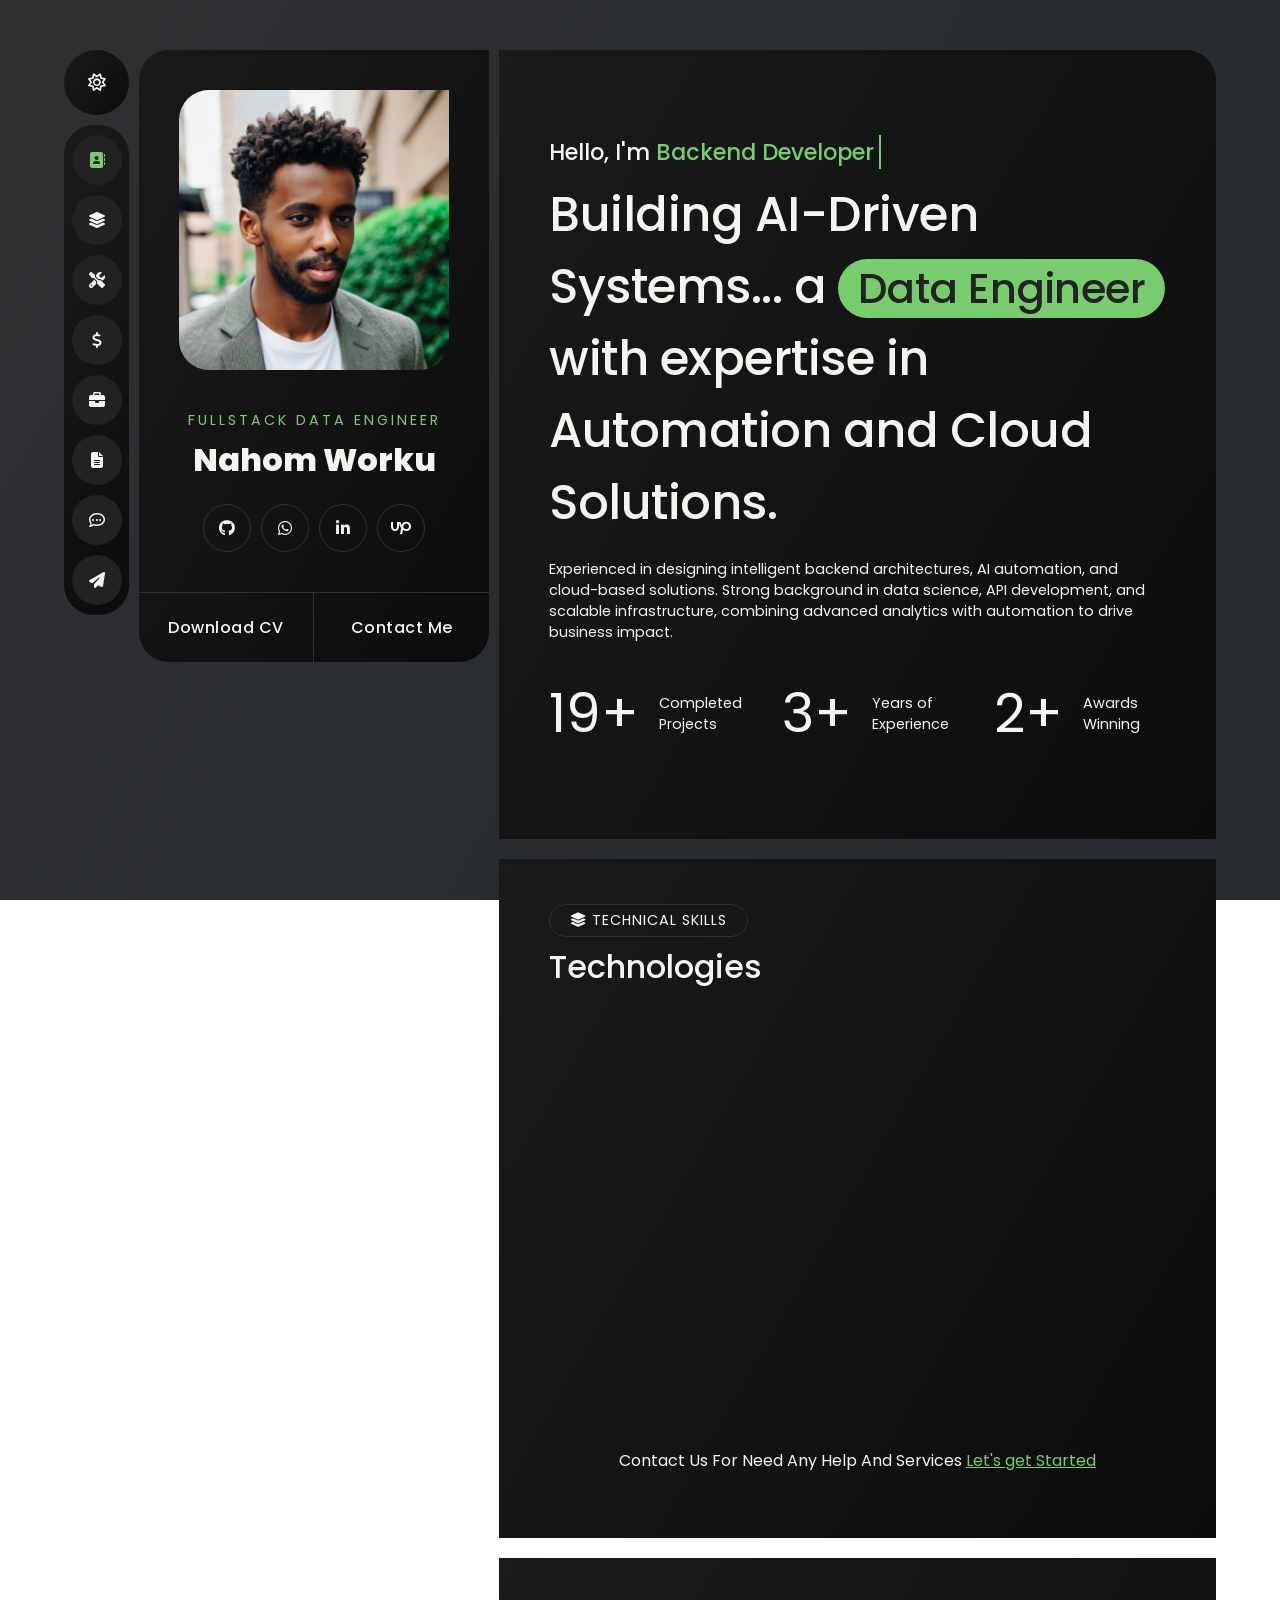
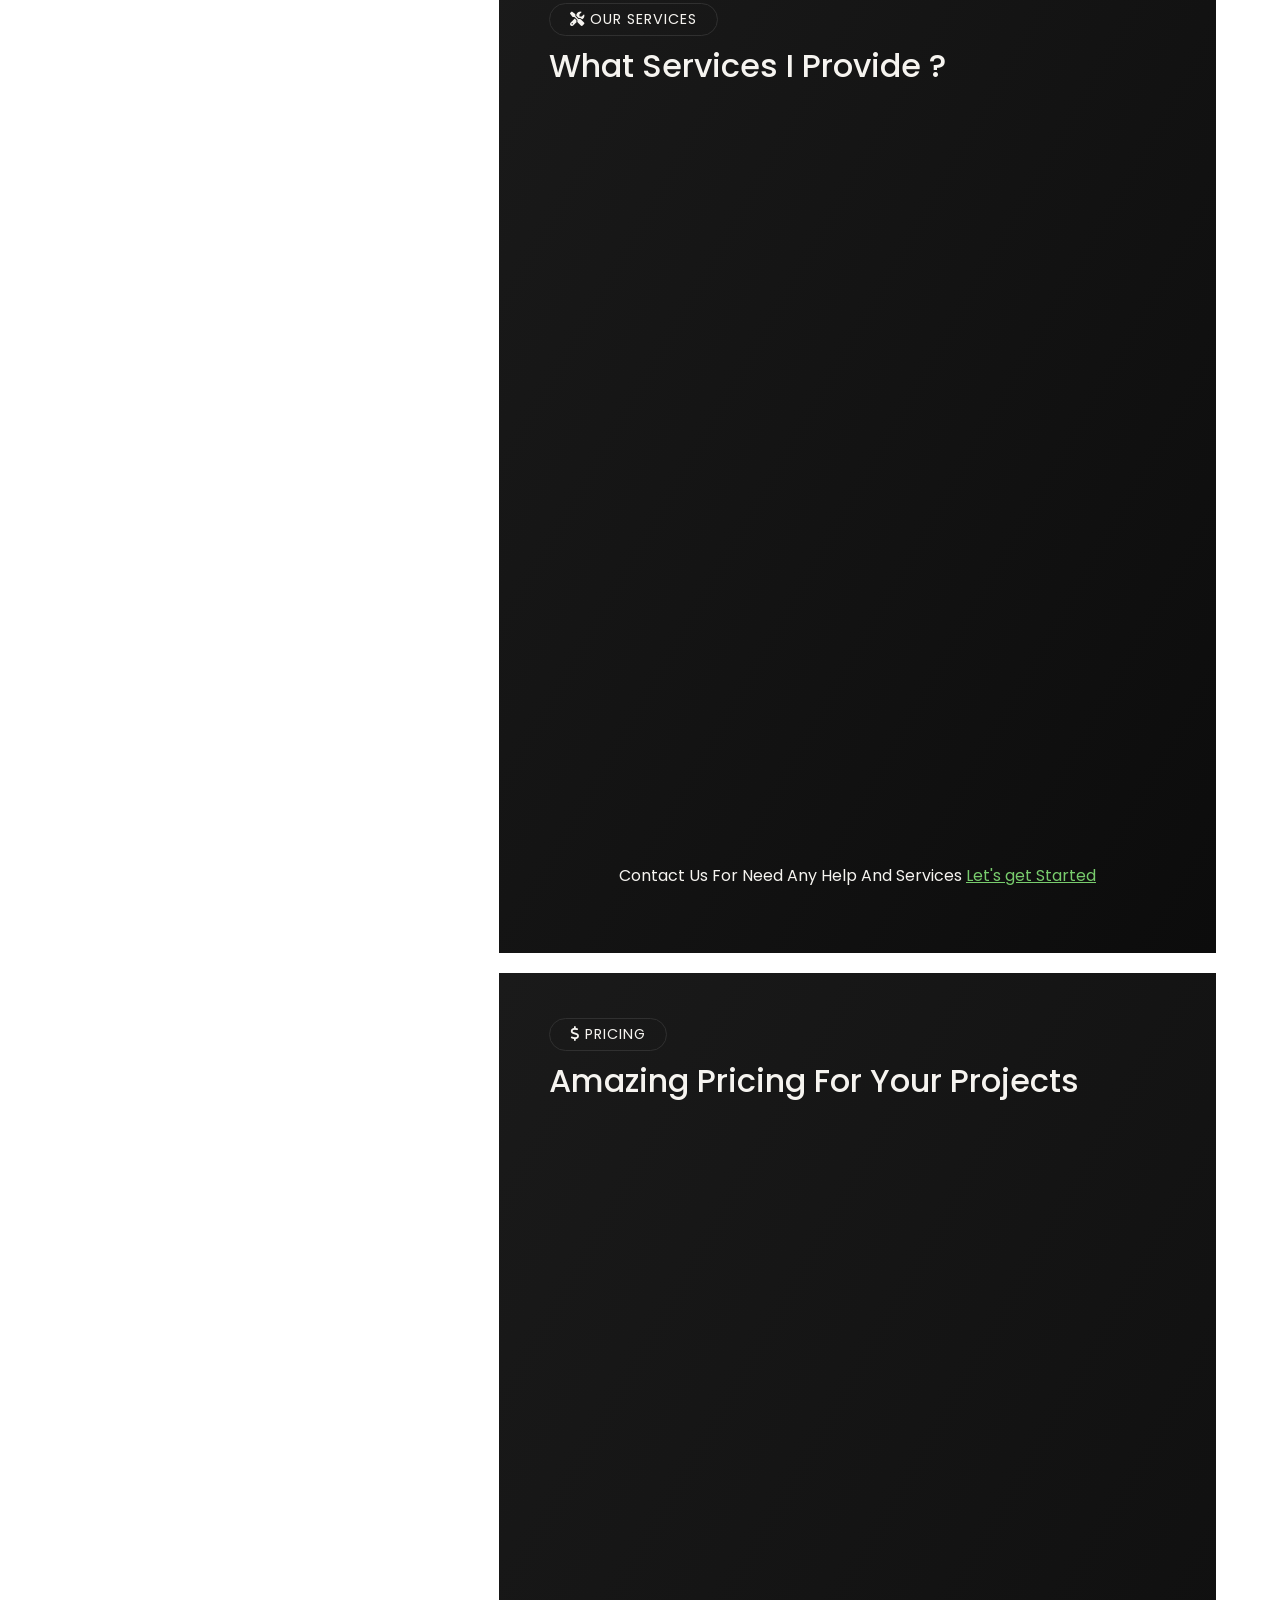
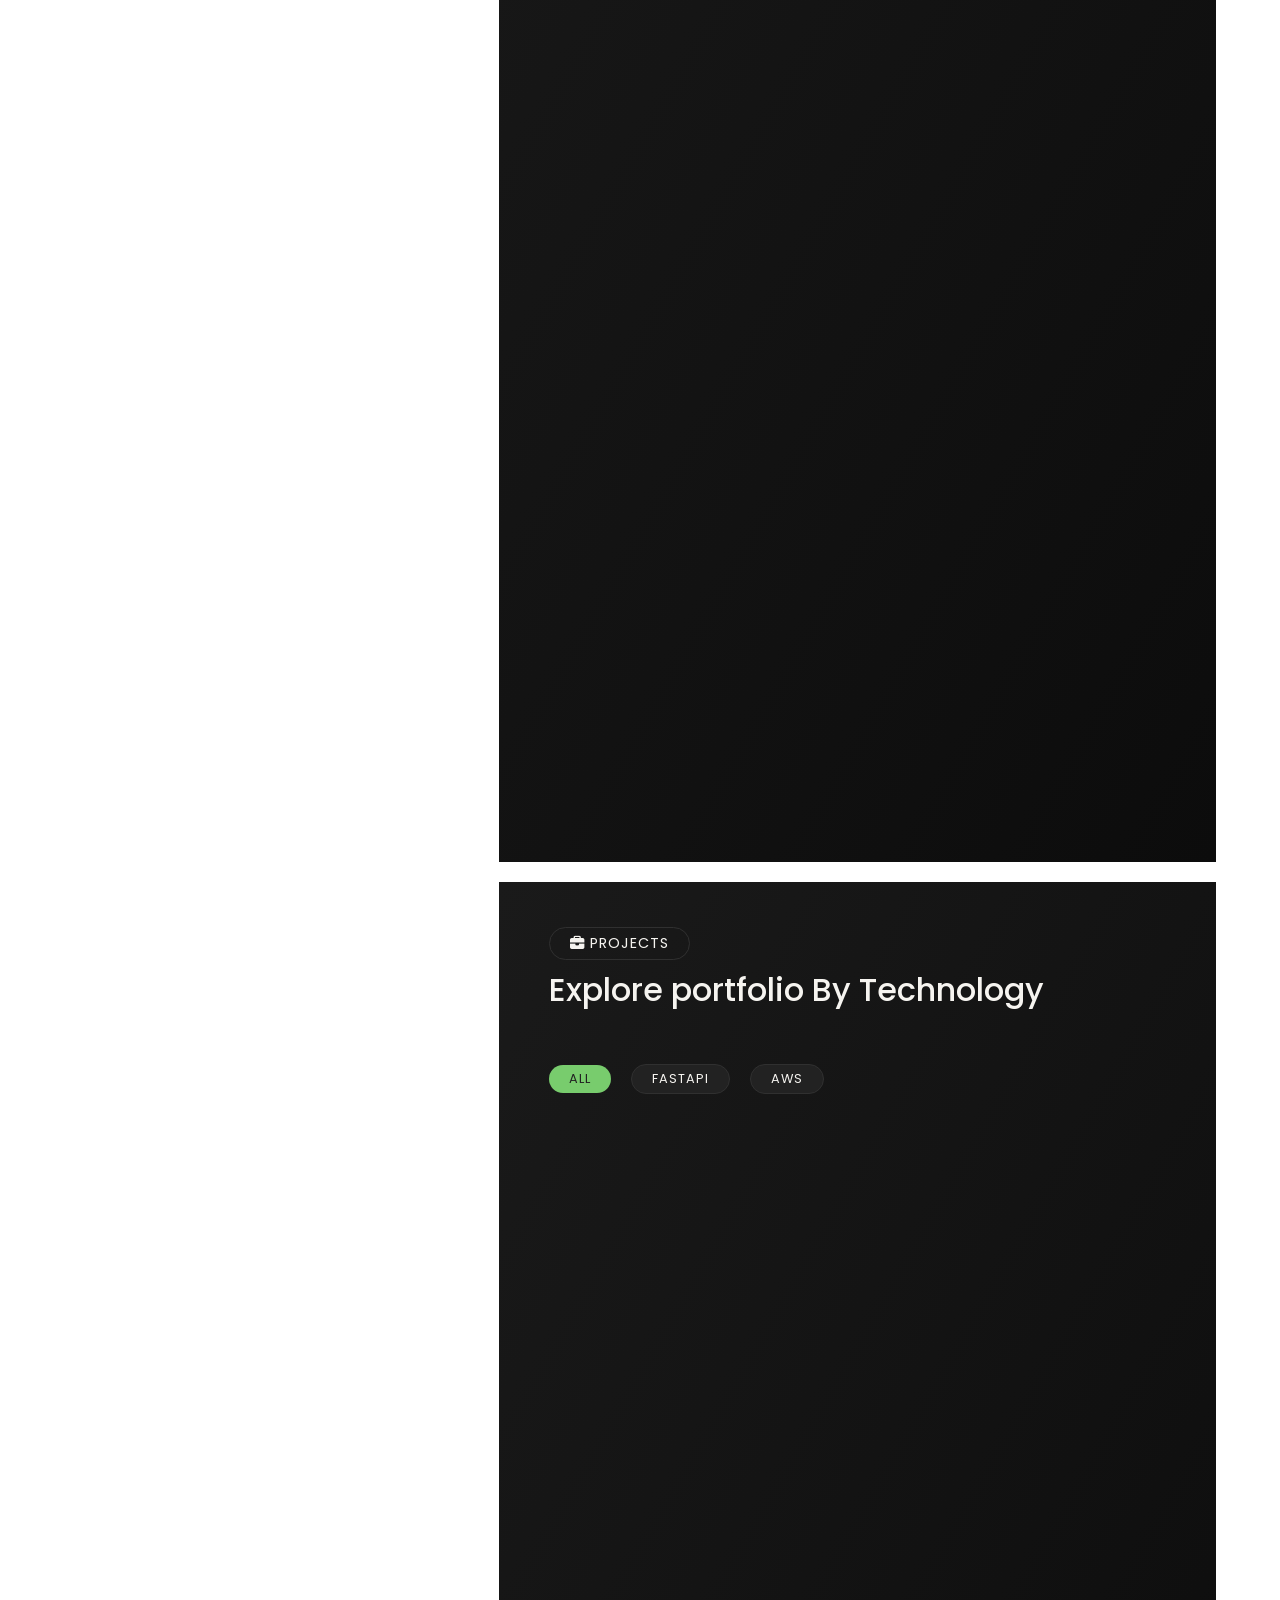
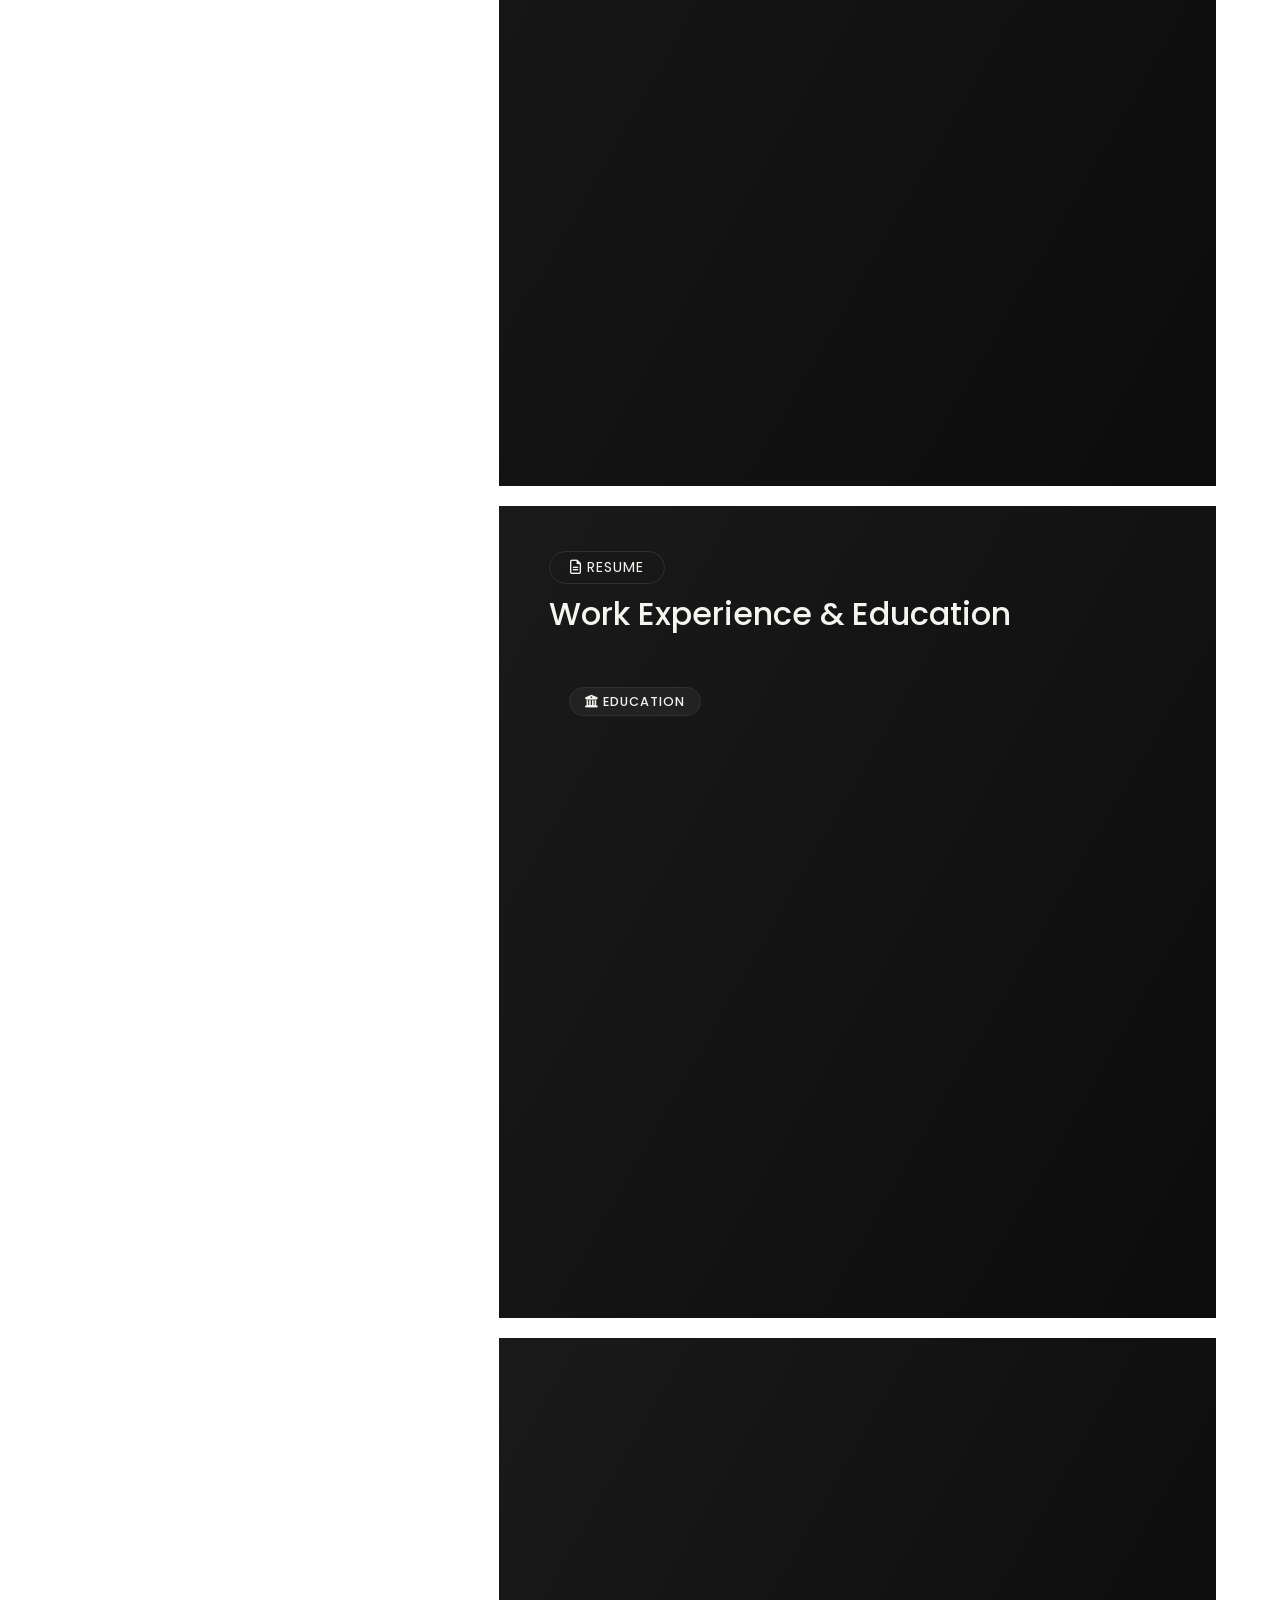
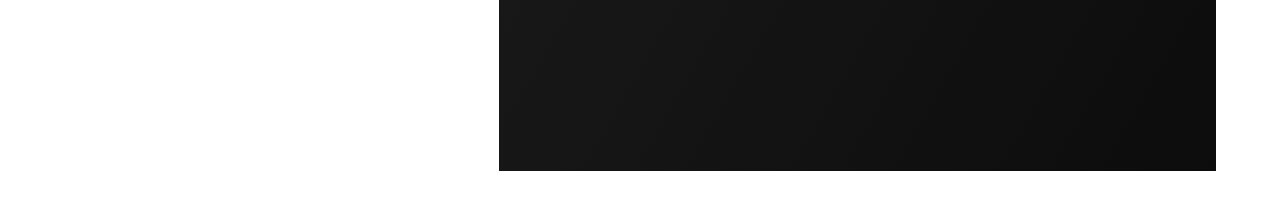
==== index.html @ f1ef630f "edited all with copilot" ====
<!DOCTYPE html>
<html lang="en">

<head>
    <meta charset="UTF-8">
    <meta name="viewport" content="width=device-width, initial-scale=1.0">
    <!--==title=============================-->
    <title>Portfolio Website Using HTML CSS and JavaScript</title>
    <!--==CSS===============================-->
    <link rel="stylesheet" href="css/style.css" />
    <!--==fav-icon==========================-->
    <link rel="shortcut icon" href="images/fav-icon.png" />
    <!--==import-poppins-font===============-->
    <link rel="preconnect" href="https://fonts.googleapis.com">
    <link rel="preconnect" href="https://fonts.gstatic.com" crossorigin>
    <link
        href="https://fonts.googleapis.com/css2?family=Poppins:ital,wght@0,100;0,200;0,300;0,400;0,500;0,600;0,700;0,800;0,900;1,100;1,200;1,300;1,400;1,500;1,600;1,700;1,800;1,900&display=swap"
        rel="stylesheet">
    <!--==font-awesome-for-icons============-->
    <link rel="stylesheet" href="https://cdnjs.cloudflare.com/ajax/libs/font-awesome/6.7.2/css/all.min.css"
        integrity="sha512-Evv84Mr4kqVGRNSgIGL/F/aIDqQb7xQ2vcrdIwxfjThSH8CSR7PBEakCr51Ck+w+/U6swU2Im1vVX0SVk9ABhg=="
        crossorigin="anonymous" referrerpolicy="no-referrer" />
    <!--==swiper-slider=====================-->
    <link rel="stylesheet" href="https://cdn.jsdelivr.net/npm/swiper@11/swiper-bundle.min.css" />
    <!--==aos-for animation=================-->
    <link href="https://unpkg.com/aos@2.3.1/dist/aos.css" rel="stylesheet">

</head>

<body>

    <div class="main-container">
        <!--==Menu and Profile=============================-->
        <div class="menu-profile">
            <!--**header**********-->
            <header>
                <nav>
                    <!--dark-light-btn-->
                    <button class="dark-light-btn bg-gredient">
                        <i class="fa-regular fa-sun"></i>
                    </button>
                    <!--menu-->
                    <ul>
                        <!--about-->
                        <li><a href="#about-us" data-label="About" class="active">
                                <i class="fa-solid fa-address-book"></i>
                            </a></li>
                        <!--skill-->
                        <li><a href="#skills" data-label="Skills">
                                <i class="fa-solid fa-layer-group"></i>
                            </a></li>
                        <!--services-->
                        <li><a href="#services" data-label="Services">
                                <i class="fa-solid fa-screwdriver-wrench"></i>
                            </a></li>
                        <!--pricing-->
                        <li><a href="#pricing" data-label="Pricing">
                                <i class="fa-solid fa-dollar-sign"></i>
                            </a></li>
                        <!--project-->
                        <li><a href="#projects" data-label="Projects">
                                <i class="fa-solid fa-briefcase"></i>
                            </a></li>
                        <!--Education and work (Resume)-->
                        <li><a href="#edu-work" data-label="Resume">
                                <i class="fa-solid fa-file-lines"></i>
                            </a></li>
                        <!--clients-->
                        <li><a href="#testimonials" data-label="Testimonials">
                                <i class="fa-regular fa-comment-dots"></i>
                            </a></li>
                        <!--contact-->
                        <li><a href="#contact" data-label="Contact">
                                <i class="fa-solid fa-paper-plane"></i>
                            </a></li>
                    </ul>
                </nav>
            </header>
            <!--**profile*********-->
            <div class="profile-container">
                <div class="user-profile bg-gredient">
                    <!--profile-box-->
                    <div class="user-profile-container">
                        <!--img-->
                        <div class="user-profile-img">
                            <!-- Make sure the file name and extension match exactly in your images folder -->
                            <img src="images/profile.JPEG" alt="Nahom Worku" />
                        </div>
                        <!--text-->
                        <div class="user-profile-text">
                            <span> FullStack Data Engineer </span>
                            <h1>Nahom Worku</h1>
                            <!--social-->
                            <div class="profile-social-container">
                                <a href="https://github.com/Nahomworku1" target="_blank"><i class="fa-brands fa-github"></i></a>
                                        
                                <a href="https://wa.me/393509hadtobe businesswhatsapp-number" target="_blank"><i class="fa-brands fa-whatsapp"></i></a>
                                <a href="https://www.linkedin.com/in/nahom-melkamu-worku-27b184299/" target="_blank"><i class="fa-brands fa-linkedin-in"></i></a>
                            
                                <a href="https://www.upwork.com/freelancers/~01e669294483015d69" target="_blank"><i class="fa-brands fa-upwork"></i></a>
                            </div>
                        </div>
                    </div>
                    <!--btns-->
                    <div class="user-profile-btns">
                        <a href="cv/Resume.pdf" download target="_blank">Download CV</a>
                        <a href="#contact">Contact Me</a>
                    </div>
                </div>
            </div>
        </div>
        <!--==all-content==================================-->
        <div class="all-content">

            <!--==About-us============================-->
            <section id="about-us" class="section-container">
                <h3>Hello, I'm <span id="role">Backend Developer</span></h3>
                <h1>Building AI-Driven Systems... a <span>Data Engineer</span> with expertise in Automation and Cloud Solutions.</h1>
                <p>Experienced in designing intelligent backend architectures, AI automation, and cloud-based solutions. Strong background in data science, API development, and scalable infrastructure, combining advanced analytics with automation to drive business impact.</p>
                <!--projects-completed-numbers-->
                <div class="project-container-about">
                    <!--box-->
                    <div class="project-container-box">
                        <span>19+</span>
                        <strong>Completed Projects</strong>
                    </div>
                    <!--box-->
                    <div class="project-container-box">
                        <span>3+</span>
                        <strong>Years of Experience</strong>
                    </div>
                    <!--box-->
                    <div class="project-container-box">
                        <span>2+</span>
                        <strong>Awards Winning</strong>
                    </div>
                </div>
            </section>

            <!--==skills==============================-->
            <section id="skills" class="section-container">
                <!--heading-->
                <div class="section-heading">
                    <span><i class="fa-solid fa-layer-group"></i> Technical Skills</span>
                    <h3>Technologies</h3>
                </div>

                <!--container-->
                <div class="skill-box-container">
                    <!--python-->
                    <div class="skill-box bg-gredient"  data-aos="fade-up">
                        <!--heading-->
                        <div class="skill-box-content">
                            <i class="fa-brands fa-python"></i>
                            <span>Python</span>
                        </div>
                        <!--bar-->
                        <div class="skill-box-bar">
                            <span style="width: 80%;"></span>
                        </div>
                        <!--percentage-->
                        <span class="skill-box-percentage">80%</span>
                    </div>
                    <!--FastAPI-->
                    <div class="skill-box bg-gredient"  data-aos="fade-up">
                        <!--heading-->
                        <div class="skill-box-content">
                            <i class="fa-solid fa-bolt"></i>
                            <span>FastAPI</span>
                        </div>
                        <!--bar-->
                        <div class="skill-box-bar">
                            <span style="width: 90%;"></span>
                        </div>
                        <!--percentage-->
                        <span class="skill-box-percentage">90%</span>
                    </div>
                    <!-- Aws -->
<div class="skill-box bg-gredient" data-aos="fade-up">
    <!--heading-->
    <div class="skill-box-content">
        <i class="fa-brands fa-aws fa-xs"></i>
        <span> Aws</span>
    </div>
    <!--bar-->
    <div class="skill-box-bar">
        <span style="width: 90%;">80%</span>
    </div>
    <!--percentage-->
    <span class="skill-box-percentage">90%</span>
</div>
                    <!--html css-->
                    <div class="skill-box bg-gredient"  data-aos="fade-up">
                        <!--heading-->
                        <div class="skill-box-content">
                            <i class="fa-solid fa-server"></i>
                            <span> BigQuery </span>
                        </div>
                        <!--bar-->
                        <div class="skill-box-bar">
                            <span style="width: 80%;"></span>
                        </div>
                        <!--percentage-->
                        <span class="skill-box-percentage">80%</span>
                    </div>
                    <!--MySql-->
                    <div class="skill-box bg-gredient"  data-aos="fade-up">
                        <!--heading-->
                        <div class="skill-box-content">
                            <i class="fa-solid fa-database"></i>
                            <span>MySQL</span>
                        </div>
                        <!--bar-->
                        <div class="skill-box-bar">
                            <span style="width: 95%;"></span>
                        </div>
                        <!--percentage-->
                        <span class="skill-box-percentage">95%</span>
                    </div>
                    <!--MongoDB-->
                    <div class="skill-box bg-gredient"  data-aos="fade-up">
                        <!--heading-->
                        <div class="skill-box-content">
                            <i class="fa-solid fa-leaf"></i>
                            <span>MongoDB</span>
                        </div>
                        <!--bar-->
                        <div class="skill-box-bar">
                            <span style="width: 90%;"></span>
                        </div>
                        <!--percentage-->
                        <span class="skill-box-percentage">90%</span>
                    </div>
                </div>

                <!--message-->
                <p class="service-message">Contact Us For Need Any Help And Services <a href="#contact">Let's get Started</a>
                </p>
            </section>

            <!--==service=============================-->
            <section id="services" class="section-container">
                <!--heading-->
                <div class="section-heading">
                    <span><i class="fa-solid fa-screwdriver-wrench"></i> Our Services</span>
                    <h3>What Services I Provide ?</h3>
                </div>

                <!--container-->
                <div class="service-container">
                    <!--box-->
                    <div class="service-box bg-gredient"  data-aos="fade-up">
                        <!--heading-->
                        <div class="service-box-heading">
                            <!--icon-->
                            <div class="service-box-icon">
                                <img src="images/graphic.png" alt="graphic" />
                            </div>
                            <!--text-->
                            <div class="service-box-heading-text">
                                <span>2 Developers</span>
                                <strong>Graphic Desginer</strong>
                            </div>
                        </div>
                        <!--details-->
                        <p class="service-box-details">Data models in SAP PowerDesigner ETL process design &
                            implementation: Apache Airflow / AWS / Python.</p>
                        <!--link-->
                        <a href="#">Get Started</a>
                    </div>
                    <!--box-->
                    <div class="service-box bg-gredient"  data-aos="fade-up">
                        <!--heading-->
                        <div class="service-box-heading">
                            <!--icon-->
                            <div class="service-box-icon">
                                <img src="images/web.png" alt="graphic" />
                            </div>
                            <!--text-->
                            <div class="service-box-heading-text">
                                <span>4 Developers</span>
                                <strong>Data Engineering</strong>
                            </div>
                        </div>
                        <!--details-->
                        <p class="service-box-details">Building efficient data pipelines using Apache Kafka, AWS Glue, and other tools to process large volumes of data. I create systems for seamless data storage, transformation, and access, supporting business intelligence and machine learning initiatives.

.</p>
                        <!--link-->
                        <a href="#">Get Started</a>
                    </div>
                    <!--box-->
                    <div class="service-box bg-gredient"  data-aos="fade-up">
                        <!--heading-->
                        <div class="service-box-heading">
                            <!--icon-->
                            <div class="service-box-icon">
                                <img src="images/tech.png" alt="tech" />
                            </div>
                            <!--text-->
                            <div class="service-box-heading-text">
                                <span>2 Developers</span>
                                <strong>Technical Preparation</strong>
                            </div>
                        </div>
                        <!--details-->
                        <p class="service-box-details">Detailed data workflow description, solution design and
                            architecture, technical requirements specification.</p>
                        <!--link-->
                        <a href="#">Get Started</a>
                    </div>
                    <!--box-->
                    <div class="service-box bg-gredient"  data-aos="fade-up">
                        <!--heading-->
                        <div class="service-box-heading">
                            <!--icon-->
                            <div class="service-box-icon">
                                <img src="images/devops.png" alt="graphic" />
                            </div>
                            <!--text-->
                            <div class="service-box-heading-text">
                                <span>2 Developers</span>
                                <strong>DevOps</strong>
                            </div>
                        </div>
                        <!--details-->
                        <p class="service-box-details">Data models in SAP PowerDesigner ETL process design &
                            implementation: Apache Airflow / AWS / Python.</p>
                        <!--link-->
                        <a href="#">Get Started</a>
                    </div>
                </div>

                <!--message-->
                <p class="service-message">Contact Us For Need Any Help And Services <a href="#contact">Let's get Started</a>
                </p>
            </section>

            <!--==pricing=============================-->
            <section id="pricing" class="section-container">

                <!--heading-->
                <div class="section-heading">
                    <span><i class="fa-solid fa-dollar-sign"></i> Pricing</span>
                    <h3>Amazing Pricing For Your Projects</h3>
                </div>

                <!--==plan-container======================-->
                <div class="plan-container">
                    <!--box-->
                    <div class="plan-box bg-gredient"  data-aos="fade-up">
                        <span class="plan-name">Basic</span>
                        <span class="price">$400</span>
                        <a href="#contact">Order Now</a>
                        <ul class="pricing-box-feature">
                            <li>
                                <i class="fa-solid fa-check"></i>
                                <span>Create data models is SAP PowerDesigner</span>
                            </li>

                            <li>
                                <i class="fa-solid fa-check"></i>
                                <span>Preparation and participation in POCs and demos</span>
                            </li>

                            <li>
                                <i class="fa-solid fa-check"></i>
                                <span>Development and implementation of ETL pipelines</span>
                            </li>
                        </ul>
                    </div>

                    <div class="plan-box bg-gredient"  data-aos="fade-up">
                        <span class="plan-name">Pro</span>
                        <span class="price">$800</span>
                        <a href="#contact">Order Now</a>
                        <ul class="pricing-box-feature">
                            <li>
                                <i class="fa-solid fa-check"></i>
                                <span>Create data models is SAP PowerDesigner</span>
                            </li>

                            <li>
                                <i class="fa-solid fa-check"></i>
                                <span>Preparation and participation in POCs and demos</span>
                            </li>

                            <li>
                                <i class="fa-solid fa-check"></i>
                                <span>Development and implementation of ETL pipelines</span>
                            </li>

                            <li>
                                <i class="fa-solid fa-check"></i>
                                <span>Preparation and participation in POCs and demos</span>
                            </li>

                            <li>
                                <i class="fa-solid fa-check"></i>
                                <span>Development and implementation of ETL pipelines</span>
                            </li>
                        </ul>
                    </div>

                    <div class="plan-box bg-gredient"  data-aos="fade-up">
                        <span class="plan-name">Premium</span>
                        <span class="price">$1400</span>
                        <a href="#contact">Order Now</a>
                        <ul class="pricing-box-feature">
                            <li>
                                <i class="fa-solid fa-check"></i>
                                <span>Create data models is SAP PowerDesigner</span>
                            </li>

                            <li>
                                <i class="fa-solid fa-check"></i>
                                <span>Preparation and participation in POCs and demos</span>
                            </li>

                            <li>
                                <i class="fa-solid fa-check"></i>
                                <span>Development and implementation of ETL pipelines</span>
                            </li>

                            <li>
                                <i class="fa-solid fa-check"></i>
                                <span>Create data models is SAP PowerDesigner</span>
                            </li>

                            <li>
                                <i class="fa-solid fa-check"></i>
                                <span>Preparation and participation in POCs and demos</span>
                            </li>

                            <li>
                                <i class="fa-solid fa-check"></i>
                                <span>Development and implementation of ETL pipelines</span>
                            </li>
                        </ul>
                    </div>

                    <div class="plan-box bg-gredient"  data-aos="fade-up">
                        <span class="plan-name">Ultimate</span>
                        <span class="price">$3000</span>
                        <a href="#contact">Order Now</a>
                        <ul class="pricing-box-feature">
                            <li>
                                <i class="fa-solid fa-check"></i>
                                <span>Create data models is SAP PowerDesigner</span>
                            </li>

                            <li>
                                <i class="fa-solid fa-check"></i>
                                <span>Preparation and participation in POCs and demos</span>
                            </li>

                            <li>
                                <i class="fa-solid fa-check"></i>
                                <span>Development and implementation of ETL pipelines</span>
                            </li>
                            <li>
                                <i class="fa-solid fa-check"></i>
                                <span>Create data models is SAP PowerDesigner</span>
                            </li>

                            <li>
                                <i class="fa-solid fa-check"></i>
                                <span>Preparation and participation in POCs and demos</span>
                            </li>

                            <li>
                                <i class="fa-solid fa-check"></i>
                                <span>Development and implementation of ETL pipelines</span>
                            </li>
                            <li>
                                <i class="fa-solid fa-check"></i>
                                <span>Create data models is SAP PowerDesigner</span>
                            </li>
                        </ul>
                    </div>
                </div>

            </section>

            <!--==projects============================-->
            <section id="projects" class="section-container">

                <!--heading-->
                <div class="section-heading">
                    <span><i class="fa-solid fa-briefcase"></i> Projects</span>
                    <h3>Explore portfolio By Technology</h3>
                </div>

                <!--filter-->
                <ul class="project-list">
                    <li class="active" data-filter="all">All</li>
                    <li data-filter="FastAPI">FastAPI</li>
                    <li data-filter="AWS">AWS</li>
                </ul>

                <!--container-->
                <div class="project-container">
                    <!--project-box-->
                    <a href="#" class="project-box" data-category="FastAPI"  data-aos="fade-up">
                        <!--img-->
                        <div class="project-box-img">
                            <img src="images/p2.jpg" alt="project" />
                        </div>
                        <!--text-->
                        <div class="project-box-text-container">
                            <!--detail-->
                            <div class="project-box-text">
                                <strong>Building efficient data pipelines</strong>
                                <span>Using Apache Kafka</span>
                            </div>
                            <!--link-icon-->
                            <div class="project-box-btn">
                                <i class="fa-solid fa-arrow-up-right-from-square"></i>
                            </div>
                        </div>
                    </a>
                    <!--project-box-->
                    <a href="#" class="project-box" data-category="AWS"  data-aos="fade-up">
                        <!--img-->
                        <div class="project-box-img">
                            <img src="images/p3.jpg" alt="project" />
                        </div>
                        <!--text-->
                        <div class="project-box-text-container">
                            <!--detail-->
                            <div class="project-box-text">
                                <strong>AWS</strong>
                                <span>From cloud architecture design to serverless computing </span>
                            </div>
                            <!--link-icon-->
                            <div class="project-box-btn">
                                <i class="fa-solid fa-arrow-up-right-from-square"></i>
                            </div>
                        </div>
                    </a>
                    <!--project-box-->
                    <a href="#" class="project-box" data-category="FastAPI"  data-aos="fade-up">
                        <!--img-->
                        <div class="project-box-img">
                            <img src="images/p1.jpg" alt="project" />
                        </div>
                        <!--text-->
                        <div class="project-box-text-container">
                            <!--detail-->
                            <div class="project-box-text">
                                <strong>Dashboard of the Website</strong>
                                <span>FastAPI</span>
                            </div>
                            <!--link-icon-->
                            <div class="project-box-btn">
                                <i class="fa-solid fa-arrow-up-right-from-square"></i>
                            </div>
                        </div>
                    </a>
                </div>

            </section>

            <!--==work and education==================-->
            <section id="edu-work" class="section-container">

                <!--heading-->
                <div class="section-heading">
                    <span><i class="fa-regular fa-file-lines"></i> Resume</span>
                    <h3>Work Experience & Education</h3>
                </div>


                <!--==container=======================-->
                <div class="edu-work-container">
                    <!--==Education=================-->
                    <div class="edu-container">
                        <span class="edu-work-label">
                            <i class="fa-solid fa-building-columns"></i>
                            Education
                        </span>

                        <!--box-container-->
                        <div class="edu-work-box-container" data-aos="fade-up">
                            <!--box-->
                            <div class="edu-work-box">
                                <span class="edu-work-year">2018 - 2022</span>
                                <strong>BS in Software Engineering</strong>
                                <span class="edu-work-location">Carson, USA</span>
                                <p>Lorem ipsum dolor sit amet consectetur adipisicing elit. Enim repellendus natus
                                    repellat</p>
                            </div>
                            <!--box-->
                            <div class="edu-work-box">
                                <span class="edu-work-year">2016 - 2018</span>
                                <strong>High School </strong>
                                <span class="edu-work-location">Los Angeles, USA</span>
                                <p>Crafting captivating digital experiences that put users at the heart of the design.
                                </p>
                            </div>
                            <!--box-->
                            <div class="edu-work-box">
                                <span class="edu-work-year">2018 - 2022</span>
                                <strong>BS in Software Engineering</strong>
                                <span class="edu-work-location">Carson, USA</span>
                                <p>Lorem ipsum dolor sit amet consectetur adipisicing elit. Enim repellendus natus
                                    repellat</p>
                            </div>
                        </div>
                    </div>
                    <!--==work======================-->
                    <div class="work-container"  data-aos="fade-up">
                        <span class="edu-work-label">
                            <i class="fa-solid fa-briefcase"></i>
                            Work
                        </span>

                        <!--box-container-->
                        <div class="edu-work-box-container">
                            <!--box-->
                            <div class="edu-work-box">
                                <span class="edu-work-year">2022 - Present</span>
                                <strong>Tead Web Developer</strong>
                                <span class="edu-work-location">New York, MicroSoft</span>
                                <p>Continuous enhancement and development of a solution that helps to reveal, manage.
                                </p>
                            </div>
                            <!--box-->
                            <div class="edu-work-box">
                                <span class="edu-work-year">2020 - 2022</span>
                                <strong>Senior Web Developer</strong>
                                <span class="edu-work-location">New York, MicroSoft</span>
                                <p>Continuous enhancement and development of a solution that helps to reveal, manage.
                                </p>
                            </div>
                            <!--box-->
                            <div class="edu-work-box">
                                <span class="edu-work-year">2019 - 2020</span>
                                <strong>Web Developer</strong>
                                <span class="edu-work-location">New York, MicroSoft</span>
                                <p>Continuous enhancement and development of a solution that helps to reveal, manage.
                                </p>
                            </div>
                        </div>
                    </div>
                </div>

            </section>


            <!--==clients=================================-->
            <section id="testimonials" class="section-container">

                <!--heading-->
                <div class="section-heading"  data-aos="fade-up">
                    <span><i class="fa-regular fa-comment-dots"></i> Testimonials</span>
                    <h3>Here's what my clients say</h3>
                </div>

                <!--container-->
                <div class="testimonials-container" data-aos="fade-up">
                    <!-- slider -->
                    <div class="swiper mySwiper">
                        <div class="swiper-wrapper">

                            <!--slide-->
                            <div class="swiper-slide">
                                <!--box-->
                                <div class="testimonials-box bg-gredient">
                                    <!--review-->
                                    <div class="testimonials-reviews">
                                        <i class="fa-solid fa-star"></i>
                                        
                                        <i class="fa-solid fa-star"></i>
                                        <i class="fa-solid fa-star"></i>
                                        <i class="fa-solid fa-star"></i>
                                        <i class="fa-solid fa-star"></i>
                                    </div>
                                    <p>
                                        perspiciatis voluptates. Reiciendis provident nemo veniam aliquam.</p>
                                    <div class="client-profile">
                                        <!--img-->
                                        <div class="client-profile-img">
                                            <img src="images/c1.jpg" alt="client" />
                                        </div>
                                        <!--text-->
                                        <div class="client-profile-text">
                                            <strong>Clayton Ayers</strong>
                                            <span>CEO, Abc.co</span>
                                        </div>
                                    </div>
                                </div>
                            </div><!--slide-end-->

                            <!--slide-->
                            <div class="swiper-slide">
                                <!--box-->
                                <div class="testimonials-box bg-gredient">
                                    <!--review-->
                                    <div class="testimonials-reviews">
                                        <i class="fa-solid fa-star"></i>
                                        <i class="fa-solid fa-star"></i>
                                        <i class="fa-solid fa-star"></i>
                                        <i class="fa-solid fa-star"></i>
                                        <i class="fa-solid fa-star-half-alt"></i>
                                    </div>
                                    <p>nemo veniam aliquam.</p>
                                    <div class="client-profile">
                                        <!--img-->
                                        <div class="client-profile-img">
                                            <img src="images/c1.jpg" alt="client" />
                                        </div>
                                        <!--text-->
                                        <div class="client-profile-text">
                                            <strong>Clayton Ayers</strong>
                                            <span>CEO, Abc.co</span>
                                        </div>
                                    </div>
                                </div>
                            </div><!--slide-end-->

                            <!--slide-->
                            <div class="swiper-slide">
                                <!--box-->
                                <div class="testimonials-box bg-gredient">
                                    <!--review-->
                                    <div class="testimonials-reviews">
                                        <i class="fa-solid fa-star"></i>
                                        <i class="fa-solid fa-star"></i>
                                        <i class="fa-solid fa-star"></i>
                                        <i class="fa-solid fa-star"></i>
                                        <i class="fa-solid fa-star"></i>
                                    </div>
                                    <p>veniam aliquam.</p>
                                    <div class="client-profile">
                                        <!--img-->
                                        <div class="client-profile-img">
                                            <img src="images/c1.jpg" alt="client" />
                                        </div>
                                        <!--text-->
                                        <div class="client-profile-text">
---- css/style.css ----
/* Basic CSS  */
*{
    margin: 0px;
    padding: 0px;
    box-sizing: border-box;
    font-family: poppins;
    scroll-behavior: smooth;
}
a{
    text-decoration: none;
}
ul{
    list-style: none;
}
/* Root Colors  */
:root{
    --main-color: #78CC6D;
    --secondary-color: #5F85DB;
    --text-color:#F6F4F0;
    --bg-color:#222222;
    --body-bg-color:#2d2d33;
    --border-color:#303030;
    --gradient-start: rgb(26, 26, 26);
    --gradient-end: #0c0c0c;
    --bg-gradient-start: #2d2f31;
    --bg-gradient-end: #272a2e;
}
/* light mode color  */
:root.light-mode{
    --main-color: #78CC6D;
    --secondary-color: #5F85DB;
    --text-color:#222222;
    --bg-color:#ebebeb;
    --body-bg-color:#dadada;
    --border-color:#e0e0e0;
    --gradient-start: rgb(255, 255, 255);
    --gradient-end: #ececec;
    --bg-gradient-start: rgba(235,235,235);
    --bg-gradient-end: #dbdbdb;
}

body{
    color: var(--text-color);
    background-image: linear-gradient(120deg, var(--bg-gradient-start), var(--bg-gradient-end)) !important;
    background-attachment: fixed;
}
.bg-gredient{
    background: linear-gradient(120deg, var(--gradient-start), var(--gradient-end)) !important;
}
/* Main  */
.main-container{
    max-width: 1320px;
    width: 90%;
    margin: 50px auto;
    display: grid;
    grid-template-columns: 425px 1fr;
    grid-gap: 10px;
    align-items: flex-start;
}
.menu-profile{
    display: grid;
    grid-template-columns: 65px 1fr;
    grid-gap: 10px;
    position: sticky;
    top: 10px;
}
header{
    position: relative;
    z-index: 2;
    height: 100%;
}
header,
header ul{
    width: 100%;
    display: flex;
    flex-direction: column;
}
header ul{
    background: linear-gradient(120deg, var(--gradient-start), var(--gradient-end)) !important;
    padding: 10px 5px;
    border-radius: 30px;
    display: grid;
    grid-gap: 10px;
    justify-content: center;
}
header ul li a{
    width: 50px;
    height: 50px;
    border-radius: 50%;
    font-family: 1.03rem;
    display: flex;
    justify-content: center;
    align-items: center;
    color: var(--text-color);
    background-color: var(--bg-color);
    position: relative;
    transition: all ease 0.2s;
}
header ul li a::after{
    content: attr(data-label);
    position: absolute;
    top: 50%;
    left: 120%;
    transform: translateY(-50%);
    white-space: nowrap;
    background-color: var(--main-color);
    color: var(--bg-color);
    padding: 5px 10px;
    border-radius: 5px;
    font-size: 14px;
    font-weight: 500;
    opacity: 0;
    visibility: hidden;
    transition: opacity 0.3s ease, visibility 0.3s ease;
}
header ul li a::before{
    content: "";
    position: absolute;
    top: 50%;
    left: 110%;
    transform: translateY(-50%);
    width: 0px;
    height: 0px;
    border-style: solid;
    border-width: 5px 5px 5px 0px;
    border-color: transparent var(--main-color) transparent transparent;
    opacity: 0;
    visibility: hidden;
    transition: opacity 0.3s ease, visibility 0.3s ease;
}
header nav ul li a:hover::before,
header nav ul li a:hover::after{
    opacity: 1;
    visibility: visible;
}
.dark-light-btn{
    width: 65px;
    height: 65px;
    border-radius: 50%;
    font-size: 1.1rem;
    margin-bottom: 10px;
    display: flex;
    justify-content: center;
    align-items: center;
    color: var(--text-color);
    border: none;
    outline: none;
    cursor: pointer;
    transition: all ease 0.3s;
}
.dark-light-btn:hover,
header ul li a:hover,
header ul li a.active{
    color: var(--main-color);
}
/* profile   */
.profile-container{
    height: 100%;
    position: relative;
}
.user-profile{
    display: flex;
    align-items: center;
    flex-direction: column;
    border-radius: 30px 0px 30px 30px;
}.skill-box-content {
    display: flex;
    align-items: center;
    gap: 10px; /* Add this line to create space between the logo and the title */
}
.user-profile-container{
    display: flex;
    flex-direction: column;
    padding: 40px;
    width: 100%;
}
.user-profile-img{
    width: 100%;
    height: 280px;
    display: flex;
    border-radius: 30px 0px 30px 30px;
    background-color: var(--text-color);
    overflow: hidden;
}.skill-box-content {
    display: flex;
    align-items: center;
    gap: 10px; /* Add this line to create space between the logo and the title */
}
.user-profile-img img{
    width: 100%;
    height: 100%;
    object-fit: cover;
    object-position: center;
}
.user-profile-text{
    display: flex;
    flex-direction: column;
    align-items: center;
    justify-content: center;
    margin-top: 40px;
}
.user-profile-text span{
    color: var(--main-color);
    text-transform: uppercase;
    letter-spacing: 3px;
    font-size: 0.9rem;
}
.user-profile-text h1{
    color: var(--text-color);
    font-size: 2rem;
    font-weight: 800;
    margin: 5px 0px;
}
.profile-social-container{
    display: flex;
    justify-content: center;
    align-items: center;
    grid-gap: 10px;
}
.profile-social-container a{
    width: 48px;
    height: 48px;
    border-radius: 50%;
    border: 1px solid var(--border-color);
    display: flex;
    justify-content: center;
    align-items: center;
    margin-top: 15px;
    color: var(--text-color);
    transition: all ease 0.3s;
}
.profile-social-container a:hover,
.user-profile-btns a:hover{
    color: var(--main-color);
}
.user-profile-btns{
    display: grid;
    grid-template-columns: 1fr 1fr;
    height: 70px;
    border-top: 1px solid var(--border-color);
    width: 100%;
}
.user-profile-btns a{
    display: flex;
    justify-content: center;
    align-items: center;
    color: var(--text-color);
    letter-spacing: 0.5px;
    font-weight: 500;
    transition: all ease 0.3s;
}
.user-profile-btns a:first-child{
    border-right: 1px solid var(--border-color);
}
.section-container{
    background: linear-gradient(120deg, var(--gradient-start), var(--gradient-end)) !important;
    padding: 45px 50px;
    display: flex;
    flex-direction: column;
}
.all-content{
    display: flex;
    flex-direction: column;
    grid-gap: 20px;
    width: 100%;
    overflow: hidden;
}
/* About Us  */
#about-us{
    border-radius: 0px 30px 0px 0px;
    padding: 85px 50px;
}
#about-us h3{
    color: var(--text-color);
    font-weight: 500;
    font-size: 1.4rem;
}
#about-us h3 span{
    color: var(--main-color);
}
#about-us #role{
    opacity: 1;
    white-space: nowrap;
    transition: opacity 0.5s ease-out;
    border-right: 2px solid var(--main-color);
    display: inline-block;
    padding-right: 5px;
}
#about-us h1{
    color: var(--text-color);
    font-size: 3rem;
    margin: 10px 0px;
    font-weight: 500;
    max-width: 700px;
    letter-spacing: -0.5px; /* Add this line to reduce the gap between letters */
}
#about-us h1 span{
    background-color: var(--main-color);
    color: var(--bg-color);
    padding: 0px 20px;
    border-radius: 30px;
    font-size: 2.6rem;
}
#about-us p{
    color: var(--text-color);
    font-size: 0.9rem;
    margin-top: 10px;    .skill-box-content {
        display: flex;
        align-items: center;
        gap: 10px; /* Add this line to create space between the logo and the title */
    }
    max-width: 750px;
}
.project-container-about{
    display: grid;
    grid-template-columns: 1fr 1fr 1fr;
    grid-gap: 40px;
    margin-top: 30px;
}
.project-container-box{
    display: flex;
    align-items: center;
    grid-gap: 20px;
}
.project-container-box span{
    color: var(--text-color);
    font-size: 3.4rem;
    font-weight: 400;
}
.project-container-box strong{
    color: var(--text-color);
    font-size: 0.9rem;
    font-weight: 400;
    max-width: 100px;
}
/* Skills  */
.section-heading{
    display: flex;
    flex-direction: column;
    align-items: flex-start;
}
.section-heading span{
    color: var(--text-color);
    border: 1px solid var(--border-color);
    padding: 5px 20px;
    border-radius: 30px;
    font-size: 0.9rem;
    text-transform: uppercase;
    letter-spacing: 1px;
}
.section-heading h3{
    color: var(--text-color);
    font-size: 2rem;
    font-weight: 500;
    margin-top: 6px;
}
.skill-box-container{
    display: grid;
    grid-template-columns: 1fr 1fr;
    grid-gap: 20px;
    margin-top: 40px;
    width: 100%;
}
.skill-box{
    border: 1px solid var(--border-color);
    padding: 30px;
    border-radius: 10px;
    position: relative;
}
.skill-box-content{
    display: grid;
    grid-template-columns: 30px 1fr;
    grid-gap: 10px;
    align-items: center;
}
.skill-box-content i{
    color: var(--main-color);
    font-size: 2rem;
}
.skill-box-content span{
    color: var(--text-color);
    font-weight: 500;
}
.skill-box-percentage{
    position: absolute;
    right: 10px;
    top: 10px;
    border-radius: 10px;
    border: 1px solid var(--border-color);
    color: var(--text-color);
    font-size: 0.8rem;
    font-weight: 500;
    padding: 3px 10px;
}
.skill-box-bar{
    position: relative;
    width: 100%;
    height: 5px;
    background-color: var(--border-color);
    border-radius: 10px;
    overflow: hidden;
    margin-top: 15px;
}
.skill-box-bar span{
    background-color: var(--text-color);
    height: 100%;
    position: absolute;
    left: 0px;
    top: 0px;
    border-radius: 30px;
}
.service-message{
    color: var(--text-color);
    text-align: center;
    margin: 35px 0px 20px 0px;
}
.service-message a{
    color: var(--main-color);
    text-decoration: underline;
}
/* service  */
.service-container{
    display: grid;
    grid-template-columns: 1fr 1fr;
    grid-gap: 20px;
    margin-top: 40px;
}
.service-box{
    padding: 35px;
    border-radius: 10px;
    border: 1px solid var(--border-color);
    display: flex;
    flex-direction: column;
}
.service-box-heading{
    display: grid;
    grid-template-columns: 50px 1fr;
    grid-gap: 20px;
}
.service-box-icon{
    width: 100%;
    display: flex;
}
.service-box-icon img{
    width: 100%;
    height: 100%;
    object-fit: contain;
    object-position: center;
}
.service-box-heading-text{
    display: flex;
    flex-direction: column;
}
.service-box-heading-text span{
    color: var(--text-color);
    opacity: 0.6;
    font-size: 0.8em;
}
.service-box-heading-text strong{
    color: var(--text-color);
    font-size: 1rem;
    font-weight: 600;
}
.service-box-details{
    font-size: 0.9rem;
    color: var(--text-color);
    margin: 20px 0px;
}
.service-box a{
    color: var(--text-color);
    text-transform: uppercase;
    text-decoration: underline;
    font-size: 0.9rem;
    font-weight: 500;
}
.plan-container{
    display: grid;
    grid-template-columns: 1fr 1fr;
    grid-gap: 20px;
    margin-top: 40px;
}
.plan-box{
    display: flex;
    flex-direction: column;
    align-items: flex-start;
    padding: 30px;
    border-radius: 20px;
    border: 1px solid var(--border-color);
    position: relative;
}
.plan-name{
    position: absolute;
    right: 20px;
    top: 20px;
    background-color: var(--main-color);
    padding: 5px 20px;
    border-radius: 20px;
    text-transform: uppercase;
    font-size: 0.8rem;
    letter-spacing: 1px;
    font-weight: 500;
    color: var(--bg-color);
}
.plan-box .price{
    font-size: 2.4rem;
    color: var(--main-color);
    font-weight: 500;
    margin-top: 10px;
}
.plan-box a{
    color: var(--text-color);
    border: 1px solid var(--text-color);
    padding: 10px 20px;
    border-radius: 30px;
    font-size: 0.9rem;
    text-transform: uppercase;
    margin: 10px 0px;
    font-weight: 500;
    letter-spacing: 1px;
    transition: all ease 0.3s;
}
.plan-box a:hover{
    color: var(--bg-color);
    background-color: var(--text-color);
}
.pricing-box-feature{
    display: flex;
    flex-direction: column;
    grid-gap: 30px;
    margin: 30px 0px 20px 0px;
}
.pricing-box-feature li{
    display: grid;
    grid-template-columns: 20px 1fr;
    align-items: flex-start;
    grid-gap: 10px;
}
.pricing-box-feature li i{
    color: var(--main-color);
}
.pricing-box-feature li span{
    margin: -5px;
    display: flex;
    color: var(--text-color);
    font-size: 0.9rem;
}
/* project  */
.project-list{
    display: flex;
    justify-content: flex-start;
    align-items: center;
    grid-gap: 20px;
    flex-wrap: wrap;
    margin: 50px 0px 0px 0px;
}
.project-list li{
    color: var(--text-color);
    background-color: var(--bg-color);
    border: 1px solid var(--border-color);
    padding: 5px 20px;
    border-radius: 20px;
    font-size: 0.8rem;
    text-transform: uppercase;
    letter-spacing: 1px;
    cursor: pointer;
    user-select: none;
}
.project-list li.active{
    border: none;
    background-color: var(--main-color);
    color: var(--bg-color);
}
.project-container{
    display: grid;
    grid-template-columns: 1fr 1fr;
    grid-gap: 30px;
    margin-top: 30px;
}
.project-box{
    display: flex;
    flex-direction: column;
    padding: 10px;
    border-radius: 10px;
    border: 1px solid var(--border-color);
}
.project-box-img{
    width: 100%;
    height: 300px;
    border-radius: 10px;
    overflow: hidden;
}
.project-box-img img{
    width: 100%;
    height: 100%;
    object-fit: cover;
    object-position: center;
    transition: all ease 0.6s;
}
.project-box-text-container{
    display: grid;
    grid-template-columns: 1fr 50px;
    grid-gap: 10px;
    align-items: center;
}
.project-box-text{
    padding: 10px;
    display: flex;
    flex-direction: column;
    align-items: flex-start;
}
.project-box-text strong{
    color: var(--text-color);
    font-size: 1.1rem;
    margin: 5px 0px;
    font-weight: 500;
}
.project-box-text span{
    color: var(--text-color);
    font-size: 0.7rem;
    background-color: var(--bg-color);
    border-radius: 20px;
    text-transform: uppercase;
    letter-spacing: 1px;
    font-weight: 500;
    padding: 5px 15px;
    transition: all ease 0.3s;
}
.project-box-btn{
    color: var(--text-color);
    width: 50px;
    height: 50px;
    display: flex;
    justify-content: center;
    align-items: center;
    background-color: var(--bg-color);
    border-radius: 50%;
}
.project-box:hover .project-box-text span{
    color: var(--bg-color);
    background-color: var(--main-color);
    border: none;
}
.project-box:hover .project-box-img img{
    transform: scale(1.1);
}
/* work and education  */
.edu-work-container{
    display: grid;
    grid-template-columns: 1fr 1fr;
    grid-gap: 30px;
    margin-top: 50px;
}
.edu-work-label{
    color: var(--text-color);
    background-color: var(--bg-color);
    padding: 5px 15px;
    border-radius: 20px;
    font-size: 0.8rem;
    text-transform: uppercase;
    letter-spacing: 1px;
    font-weight: 500;
    border: 1px solid var(--border-color);
    margin-left: 20px;
}
.edu-work-box-container{
    display: flex;
    flex-direction: column;
    width: 100%;
    grid-gap: 20px;
    margin-top: 10px;
    padding-left: 10px;
    position: relative;
}
.edu-work-box{
    padding: 20px;
    border-radius: 20px;
    display: flex;
    flex-direction: column;
    backdrop-filter: blur(15px);
    background-color: var(--bg-color);
    position: relative;
    border: 1px solid var(--border-color);
}
.edu-work-box-container::before{
    content: '';
    position: absolute;
    left: 0px;
    top: 50%;
    transform: translateY(-50%);
    width: 1px;
    height: calc(100% - 50px);
    background-color: var(--border-color);
}
.edu-work-box::after{
    content: '';
    position: absolute;
    left: -15px;
    top: 25px;
    width: 10px;
    height: 10px;
    border-radius: 50%;
    background-color: var(--text-color);
    opacity: 0.6;
}
.edu-work-box .edu-work-year{
    color: var(--main-color);
    font-size: 0.9rem;
}
.edu-work-box strong{
    color: var(--text-color);
    font-size: 1rem;
    font-weight: 500;
}
.edu-work-location{
    font-size: 0.8rem;
    color: var(--text-color);
    opacity: 0.6;
}
.edu-work-box p{
    color: var(--text-color);
    font-size: 0.8rem;
    margin-top: 10px;
}
/* Testimonials  */
.testimonials-container{
    display: flex;
    justify-content: center;
    align-items: center;
    width: 100%;
    margin-top: 50px;
    overflow: hidden;
}
.testimonials-box{
    display: flex;
    flex-direction: column;
    width: 100%;
    padding: 30px;
    border-radius: 20px;
    border: 1px solid var(--border-color);
}
.testimonials-reviews{
    display: flex;
    justify-content: flex-start;
    align-items: center;
    grid-gap: 4px;
}
.testimonials-reviews i{
    color: var(--main-color);
    font-size: 0.8rem;
}
.testimonials-box p{
    color: var(--text-color);
    font-size: 0.9rem;
    margin: 15px 0px;
}
.client-profile{
    display: grid;
    grid-template-columns: 60px 1fr;
    grid-gap: 20px;
    margin-top: 20px;
}
.client-profile-img{
    width: 60px;
    height: 60px;
    border-radius: 50%;
    overflow: hidden;
}
.client-profile-img img{
    width: 100%;
    height: 100%;
    object-fit: cover;
    object-position: center;
}
.client-profile-text{
    display: flex;
    flex-direction: column;
    justify-content: center;
}
.client-profile-text strong{
    color: var(--main-color);
    font-weight: 500;
}
.client-profile-text span{
    color: var(--text-color);
    opacity: 0.6;
    font-size: 0.8rem;
}
.swiper-pagination{
    position: static !important;
    margin-top: 15px;
}
.swiper-pagination-bullet{
    background-color: var(--text-color) !important;
}
.swiper-pagination-bullet-active{
    background-color: var(--main-color) !important;
}
.swiper-slide{
    opacity: 0.6;
}
.swiper-slide-active{
    opacity: 1;
}
.testimonials-message{
    padding: 5px 20px;
    border-radius: 30px;
    background-color: var(--border-color);
    margin: 70px auto 30px auto;
    text-align: center;
    color: var(--text-color);
    font-size: 0.9rem;
}
.testimonials-message span{
    color: var(--main-color);
}
.client-logos{
    display: flex;
    justify-content: center;
    align-items: center;
    grid-gap: 15px;
    margin: 15px 0px;
    width: 100%;
    flex-wrap: wrap;
}
.client-logos img{
    height: 55px;
    object-fit: contain;
    object-position: center;
}
/* Contact  */
#contact{
    border-radius: 0px 0px 30px 30px;
}
.contact-box-container{
    display: grid;
    grid-template-columns: 1fr 1fr;
    margin-top: 40px;
    grid-gap: 20px;
}
.contact-box{
    border-radius: 10px;
    padding: 25px;
    border: 1px solid var(--border-color);
    display: flex;
    justify-content: space-between;
    align-items: center;
}
.contact-box-icon{
    display: flex;
    justify-content: flex-start;
    align-items: center;
    grid-gap: 10px;
}
.contact-box-icon i{
    color: var(--main-color);
    font-size: 1.4rem;
}
.contact-box-icon strong{
    color: var(--text-color);
    opacity: 0.8;
    font-weight: 800;
    font-size: 1rem;
}
.contact-box span{
    color: var(--text-color);
    font-size: 0.8rem;
    text-transform: none;
}
.contact-box-location{
    grid-column: 1/3;
    
}
.contact-map{
    width: 100%;
    height: 300px;
    border-radius: 30px;
    overflow: hidden;
    background-color: var(--bg-color);
    margin-top: 30px;
    filter: grayscale(0.2);
}
.contact-map iframe{
    width: 100%;
    height: 100%;
    object-fit: cover;
    object-position: center;
}
/* Making Responsive  */
@media(max-width:1170px){
    .main-container{
        grid-template-columns: 1fr;
    }
    .menu-profile{
        position: static;
    }
    .user-profile-img{
        min-height: 500px;
    }
    .menu-profile{
        grid-template-columns: 1fr;
    }
    nav{
        display: grid;
        grid-template-columns: 60px 1fr;
        grid-gap: 10px;
        align-items: baseline;
        max-width: 600px;
        margin: auto;
    }
    nav ul{
        display: flex;
        flex-direction: row;
        justify-content: flex-start;
        overflow-x: auto;
        padding: 5px;
        box-shadow: 2px 2px 30px rgba(235,235,235, 0.12);
    }
    header nav ul li a::after,
    header nav ul li a::before{
        display: none;
    }
    .dark-light-btn{
        width: 60px;
        height: 60px;
        box-shadow: 2px 2px 30px var(--border-color);
    }
}
@media(max-width:790px){
    .project-container-about{
        grid-template-columns: 1fr 1fr;
    }
    .skill-box-container,
    .service-container,
    .plan-container,
    .project-container,
    .edu-work-container,
    .contact-box-container{
        grid-template-columns: 1fr;
    }
    .contact-box-location{
        grid-column: 1/2;
    }
}
@media(max-width:520px){
    .main-container{
        margin: 20px auto;
    }
    .project-container-about{
        grid-template-columns: 1fr;
    }
    .user-profile-img{
        min-height: auto;
    }
    .user-profile-container{
        padding: 30px;
    }
    .section-container,
    #about-us{
        padding: 30px 20px;
    }
    #about-us h3{
        display: flex;
        flex-direction: column;
        align-items: flex-start;
    }
    #about-us h3 span{
        min-height: 34px;
    }
    #about-us h1,
    #about-us h1 span{
        font-size: 2rem;
    }
    .project-container-about{
        grid-gap: 15px;
    }
    .project-container-box{
        display: grid;
        grid-template-columns: 100px 1fr;
    }
    .project-container-box span{
        font-size: 2.8rem;
    }
    .section-heading h3{
        font-size: 1.6rem;
    }
    .project-box-img{
        height: 250px;
    }
    .client-logos,
    .contact-box{
        flex-wrap:  wrap;
        grid-gap: 15px;
    }
    .client-logos img{
        width: auto;
        height: 35px;
    }
}
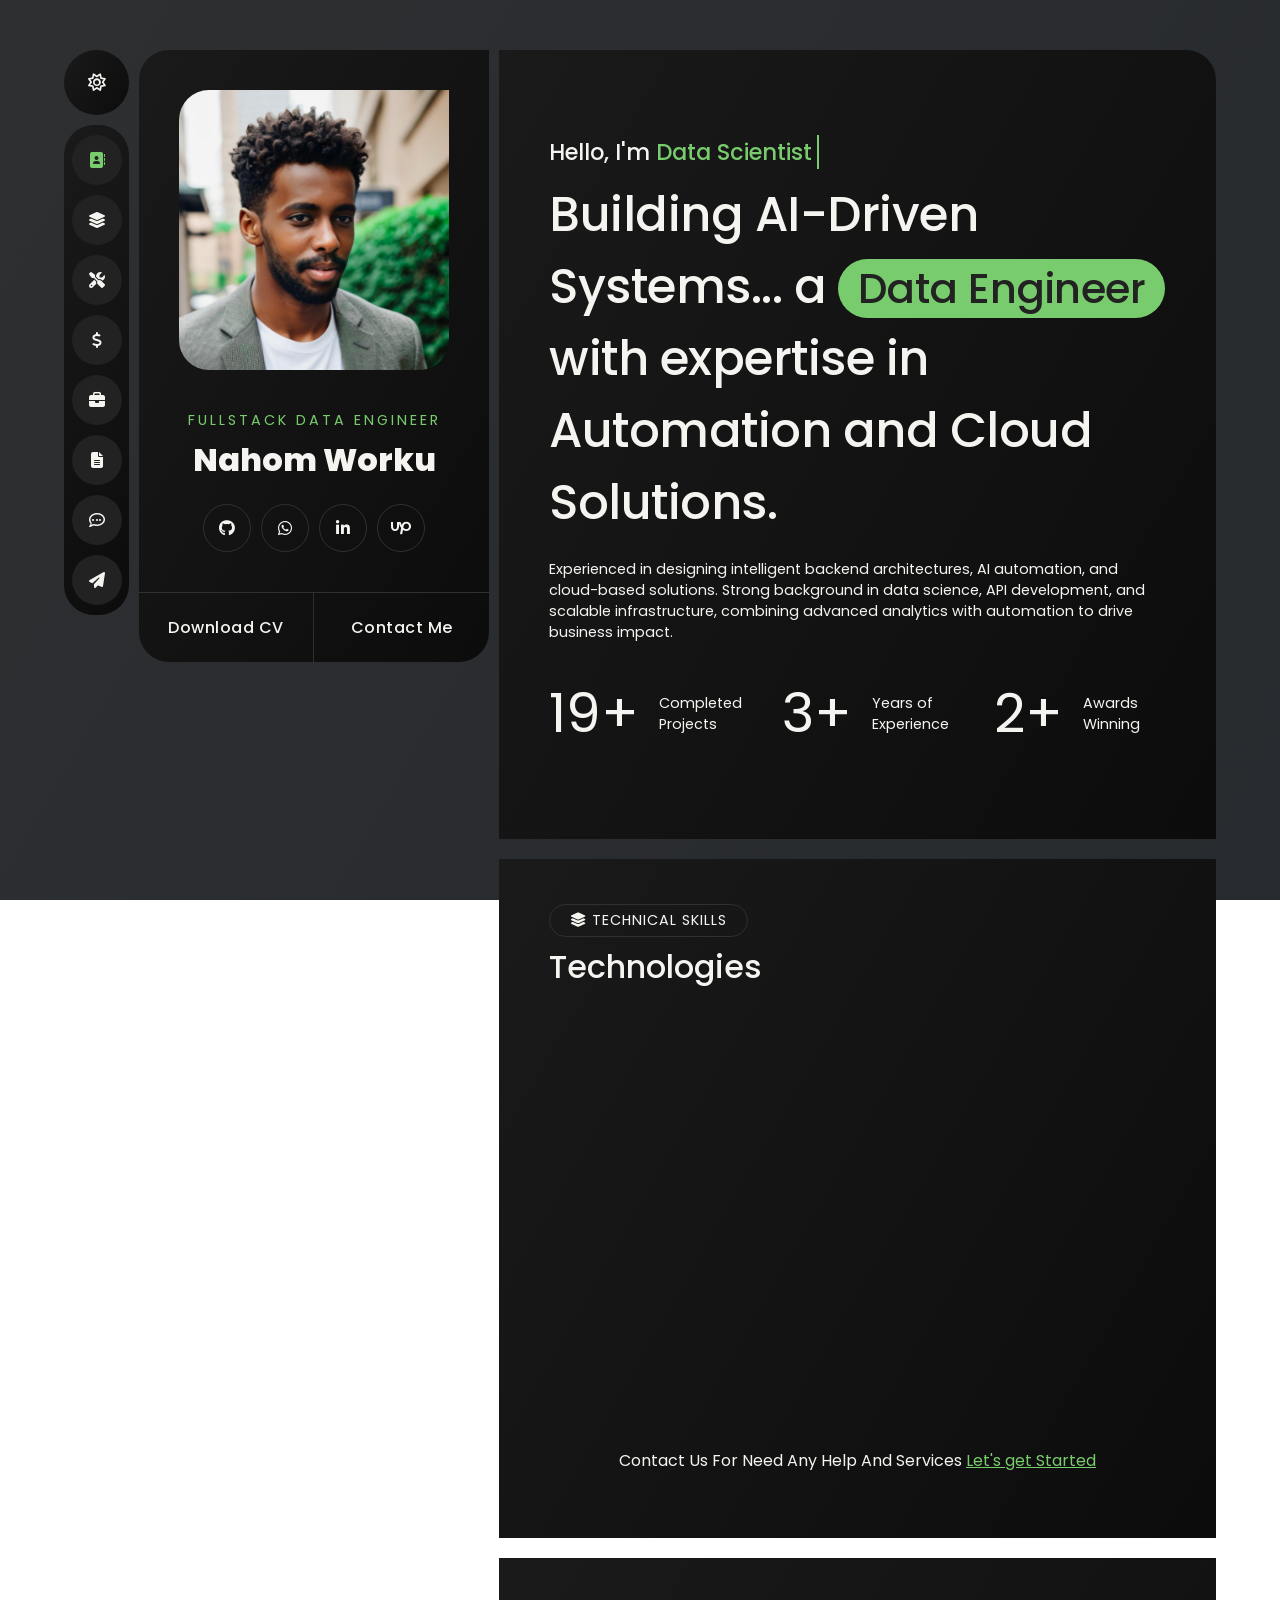
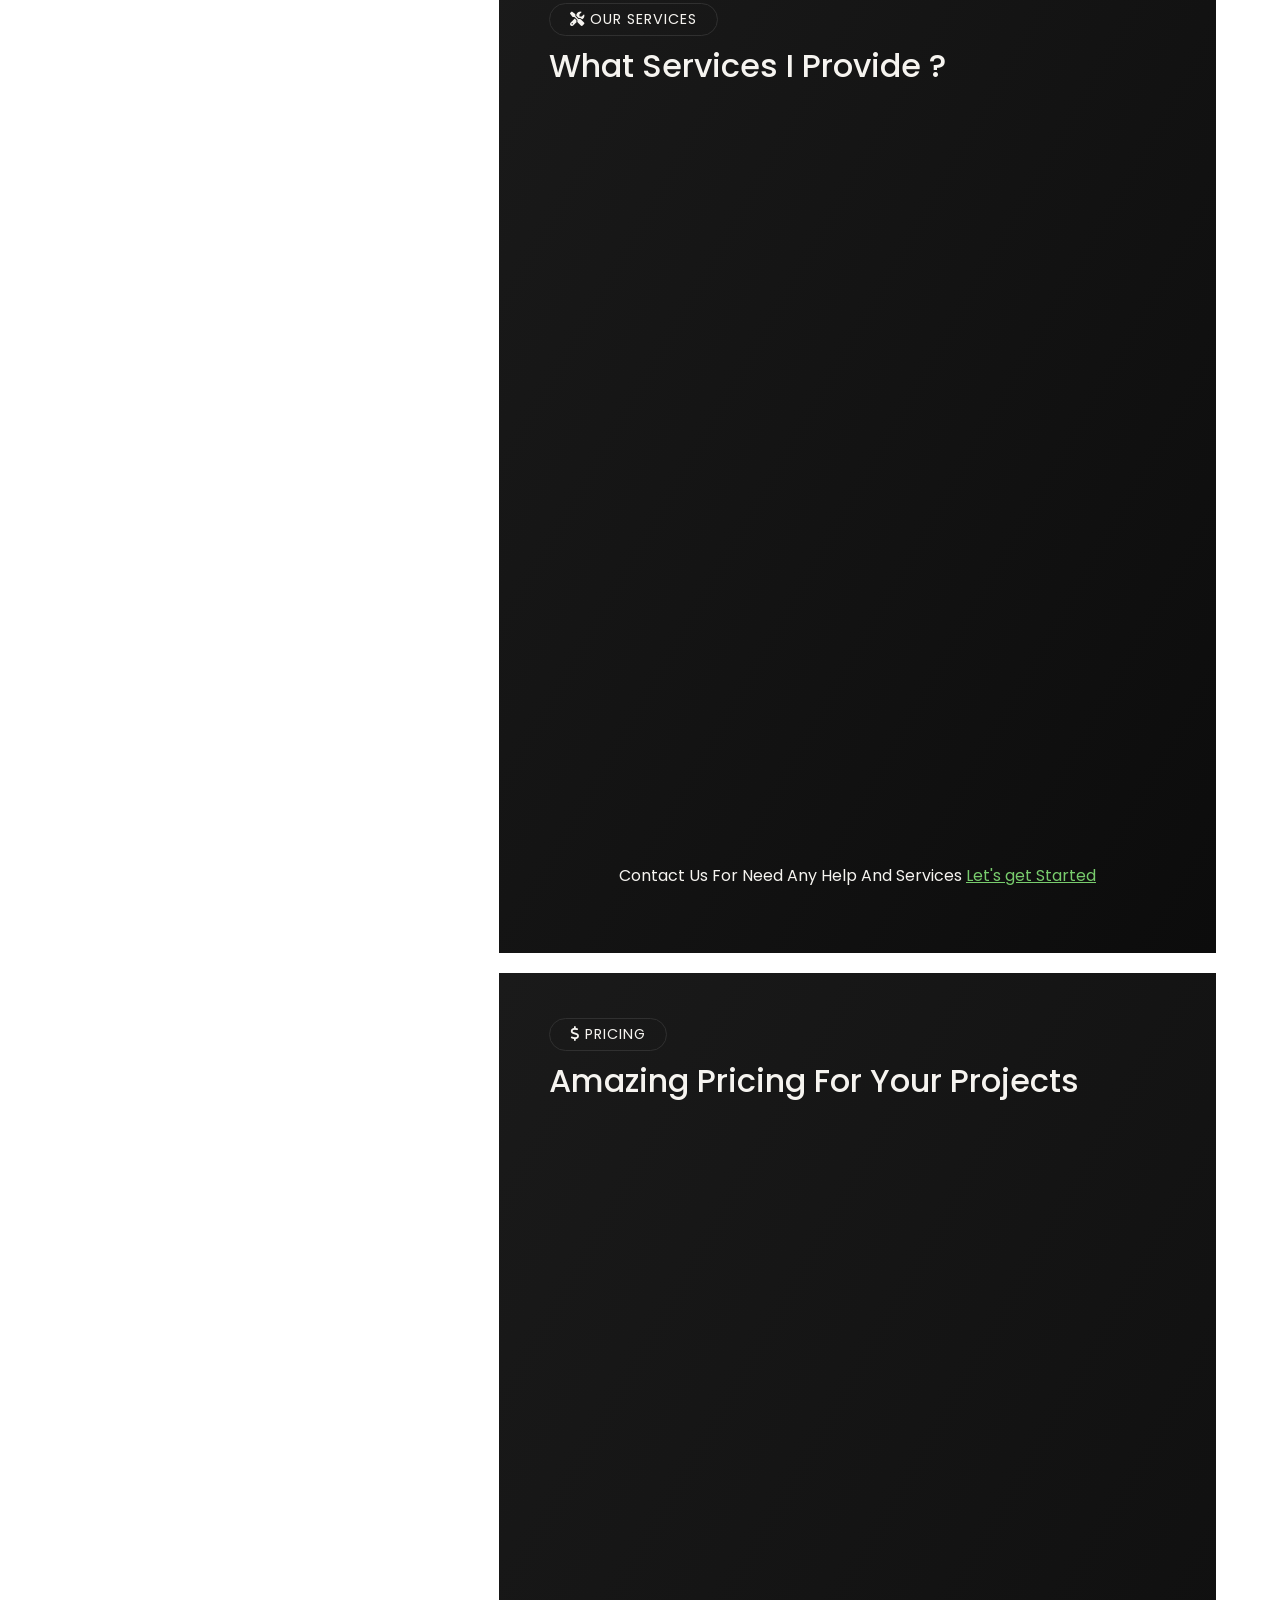
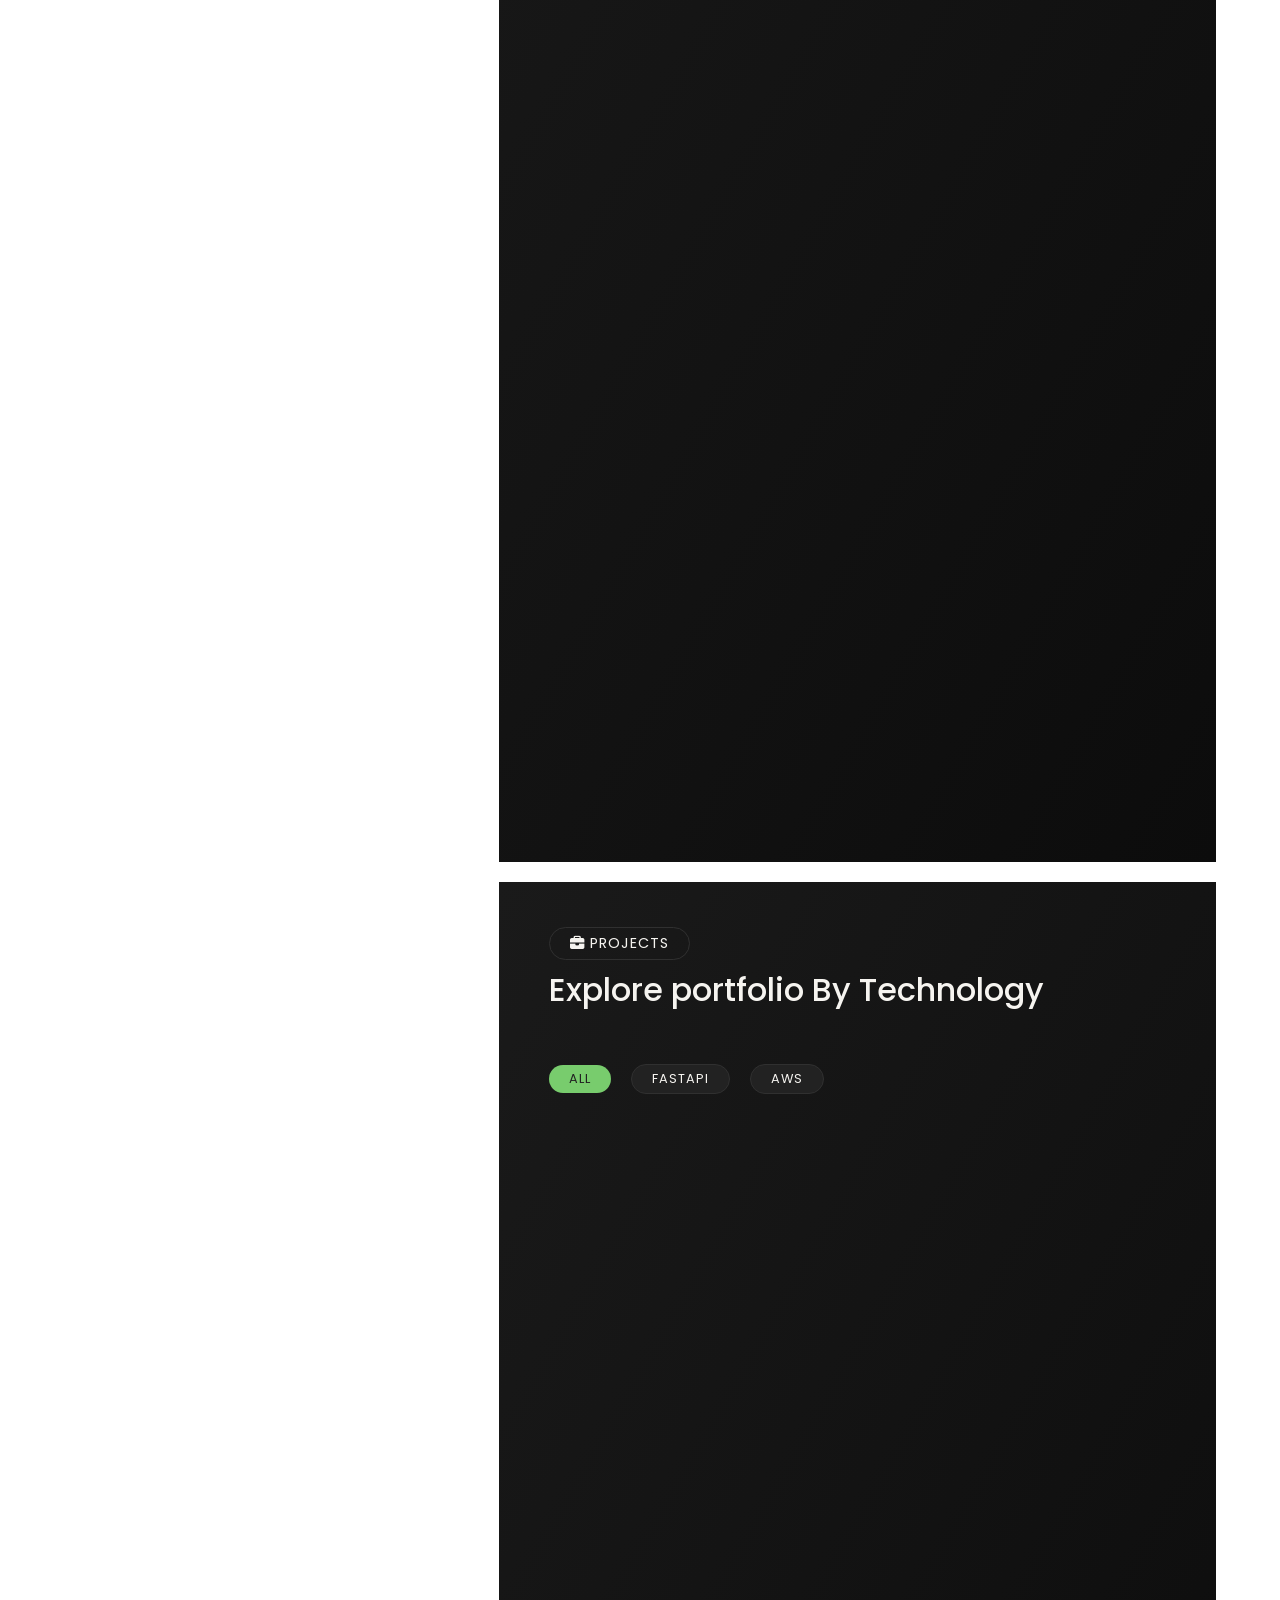
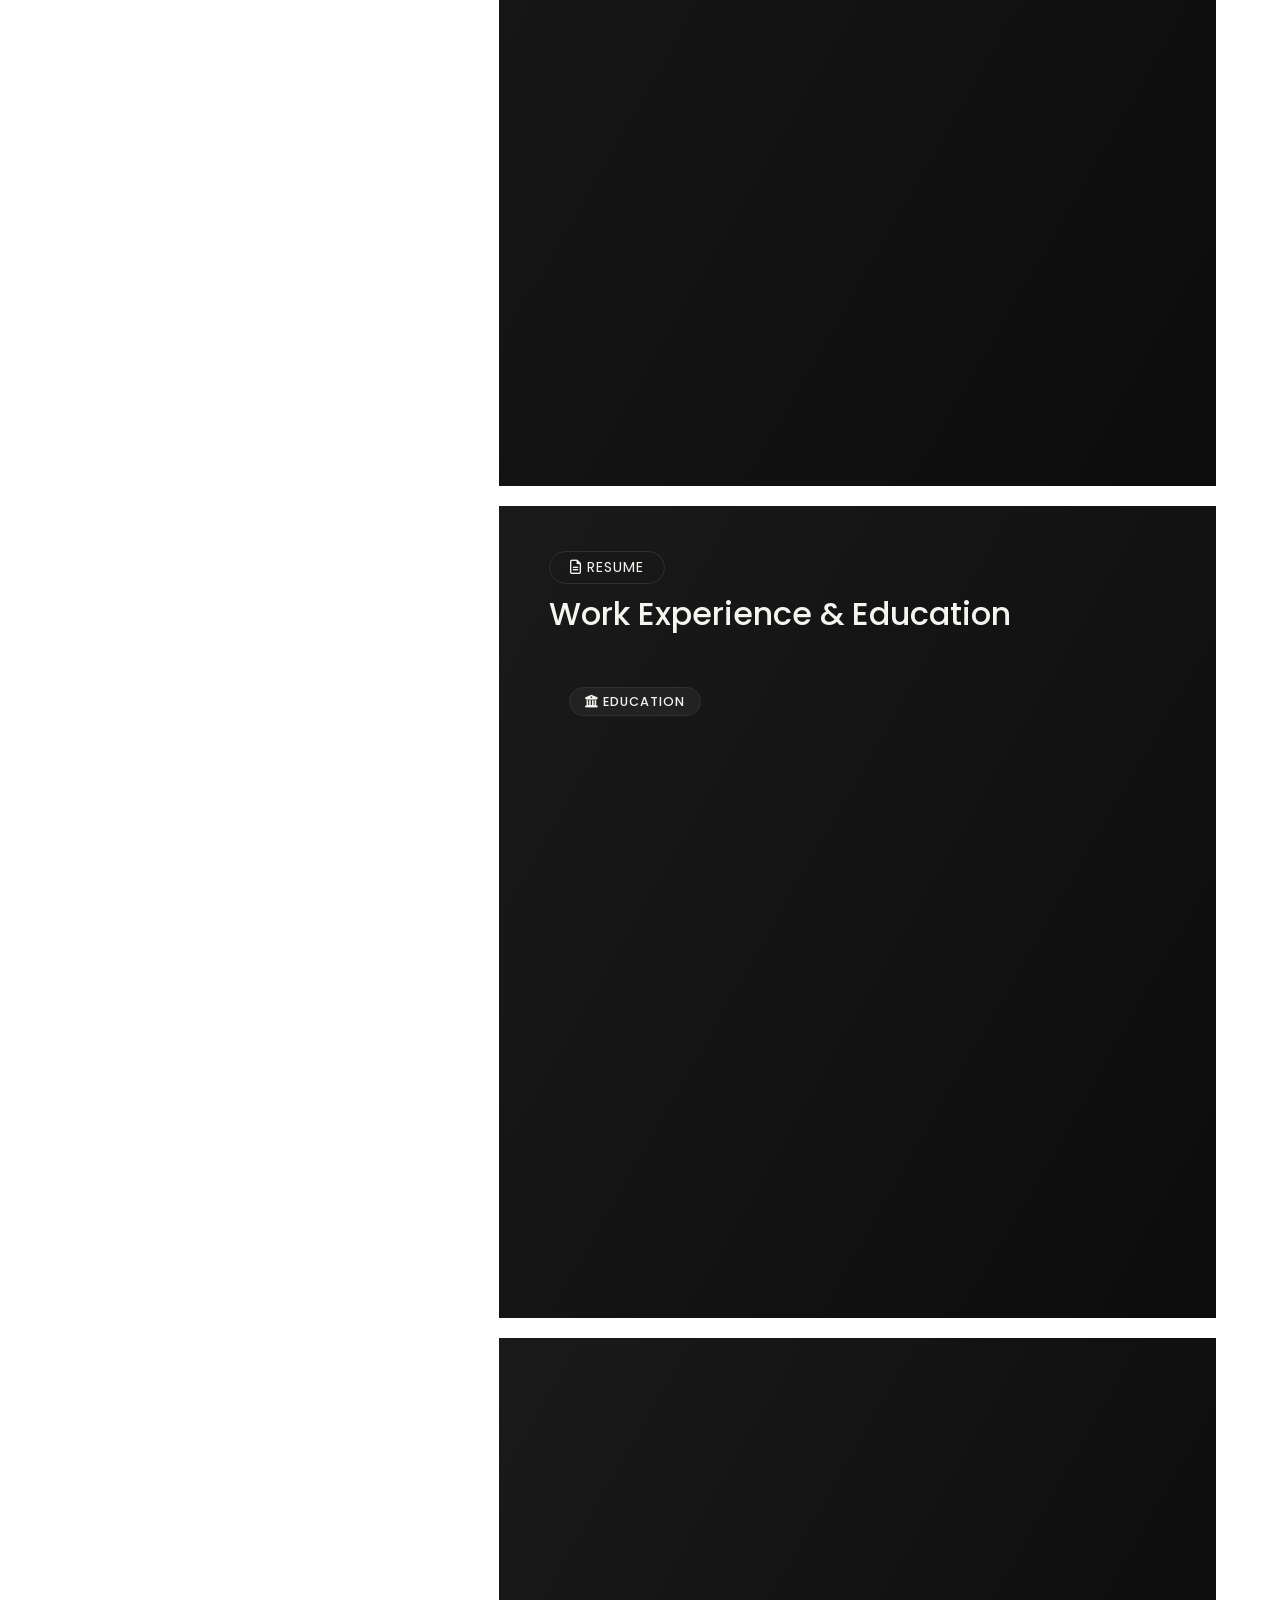
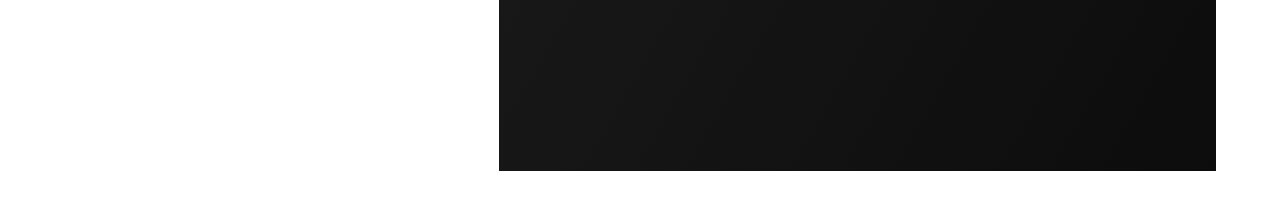
==== commit 2b223fb9: "to jpg" ====
--- a/index.html
+++ b/index.html
@@ -84,7 +84,7 @@
                         <!--img-->
                         <div class="user-profile-img">
                             <!-- Make sure the file name and extension match exactly in your images folder -->
-                            <img src="images/profile.JPEG" alt="Nahom Worku" />
+                            <img src="images/profile.jpg" alt="Nahom Worku" />
                         </div>
                         <!--text-->
                         <div class="user-profile-text">
@@ -114,7 +114,7 @@
 
             <!--==About-us============================-->
             <section id="about-us" class="section-container">
-                <h3>Hello, I'm <span id="role">Backend Developer</span></h3>
+                <h3>Hello, I'm <span id="role">Data Scientist</span></h3>
                 <h1>Building AI-Driven Systems... a <span>Data Engineer</span> with expertise in Automation and Cloud Solutions.</h1>
                 <p>Experienced in designing intelligent backend architectures, AI automation, and cloud-based solutions. Strong background in data science, API development, and scalable infrastructure, combining advanced analytics with automation to drive business impact.</p>
                 <!--projects-completed-numbers-->
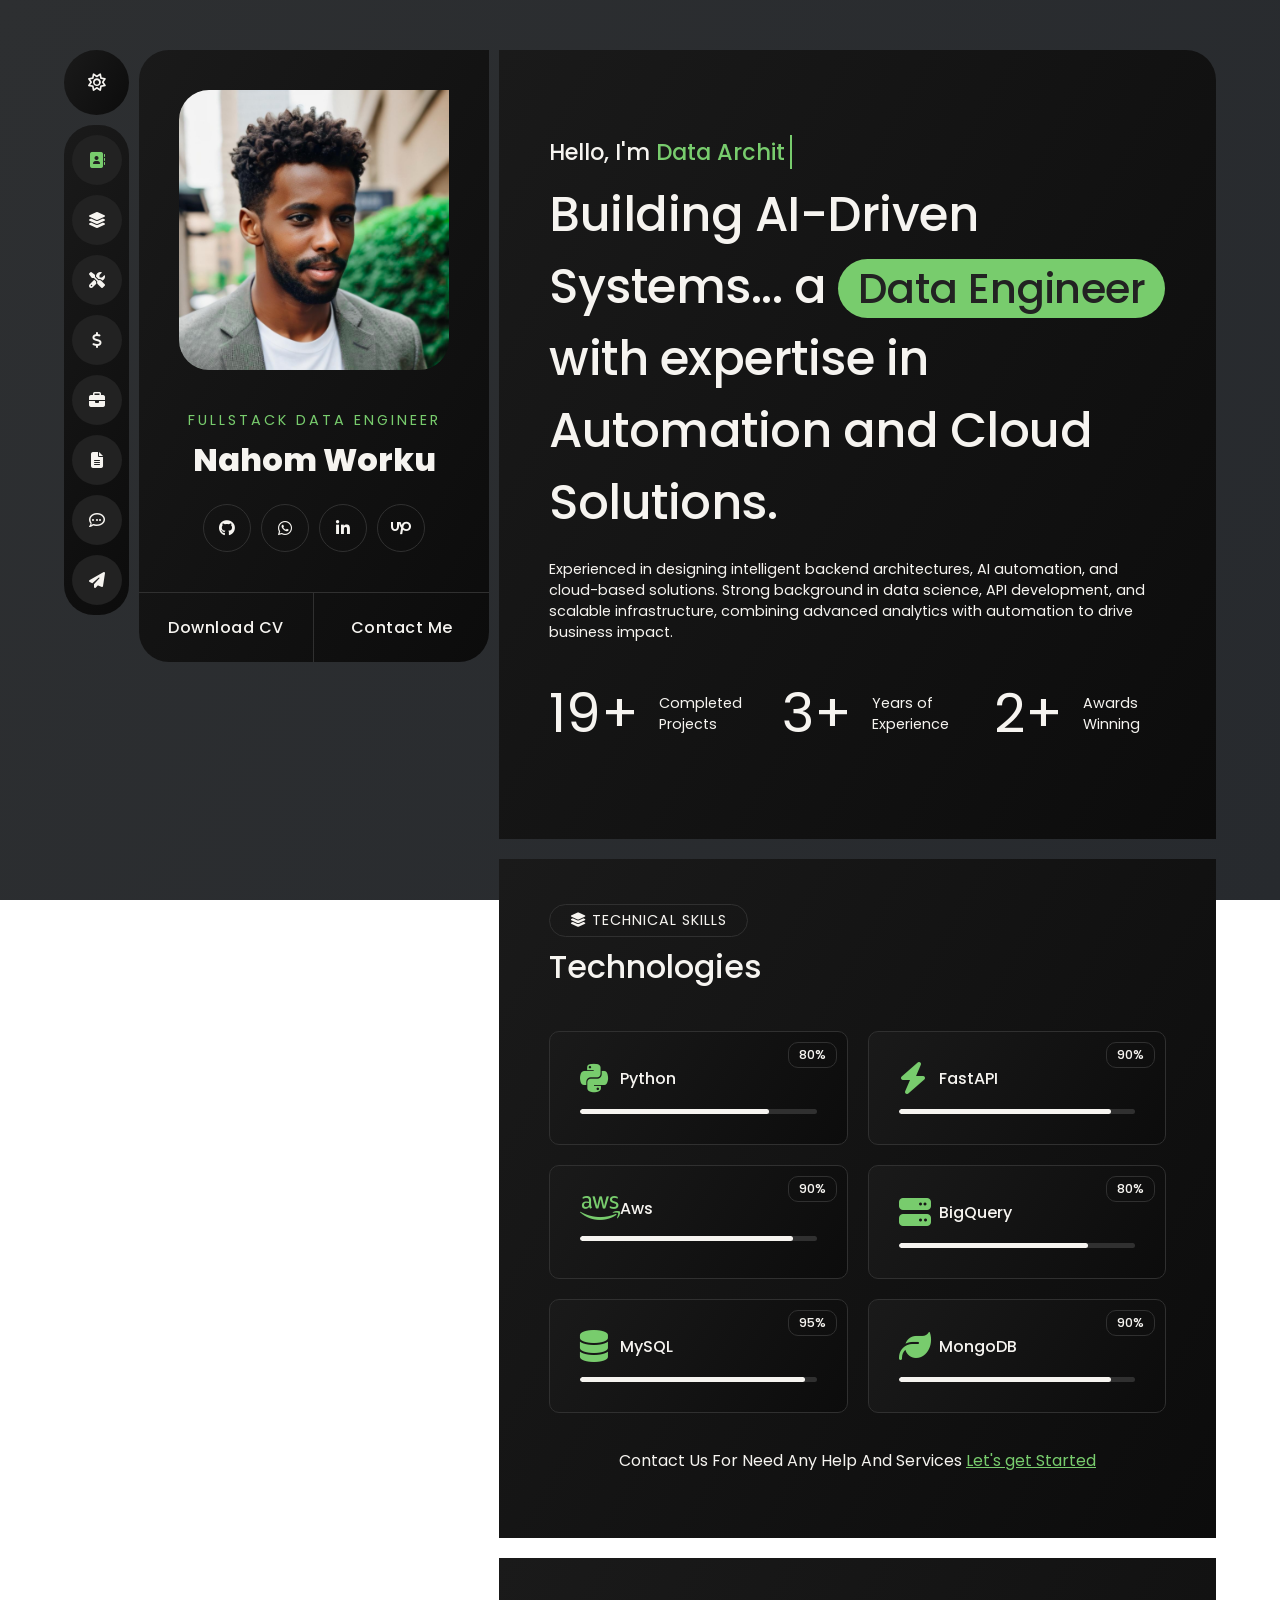
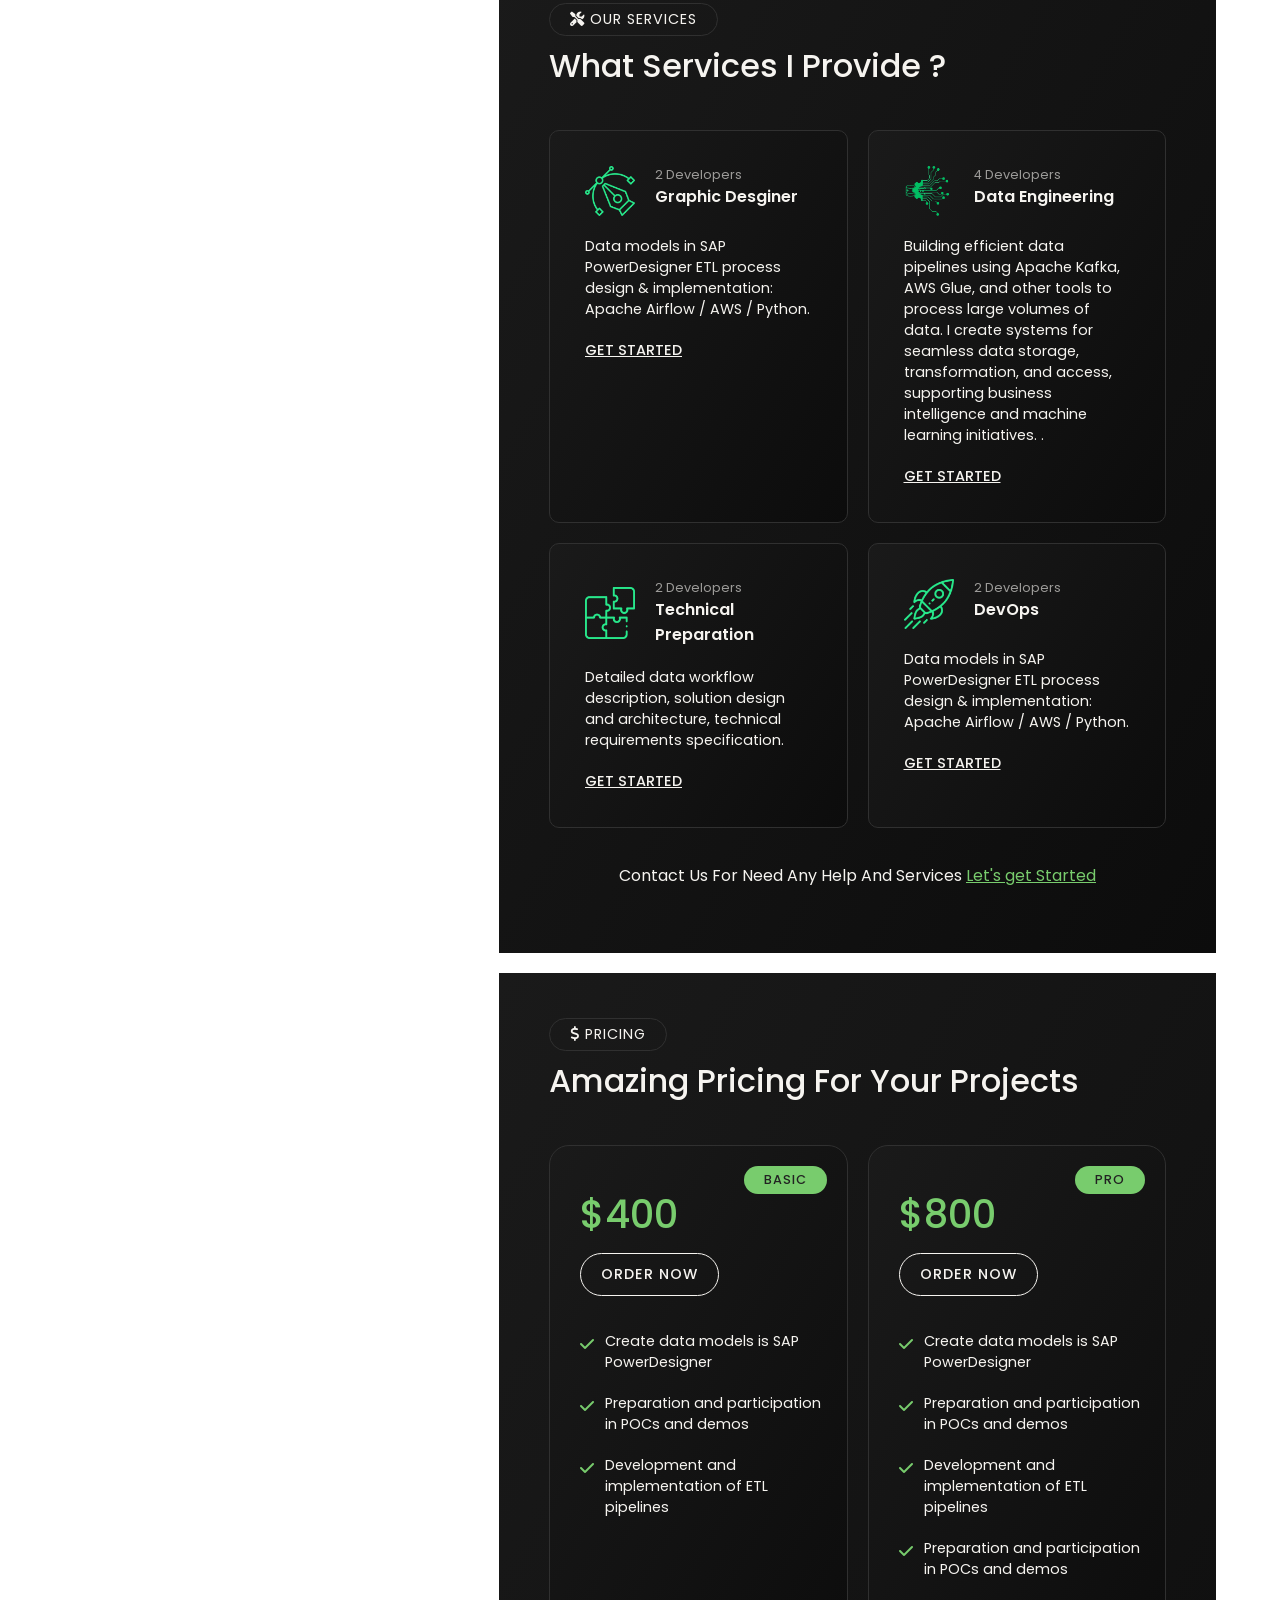
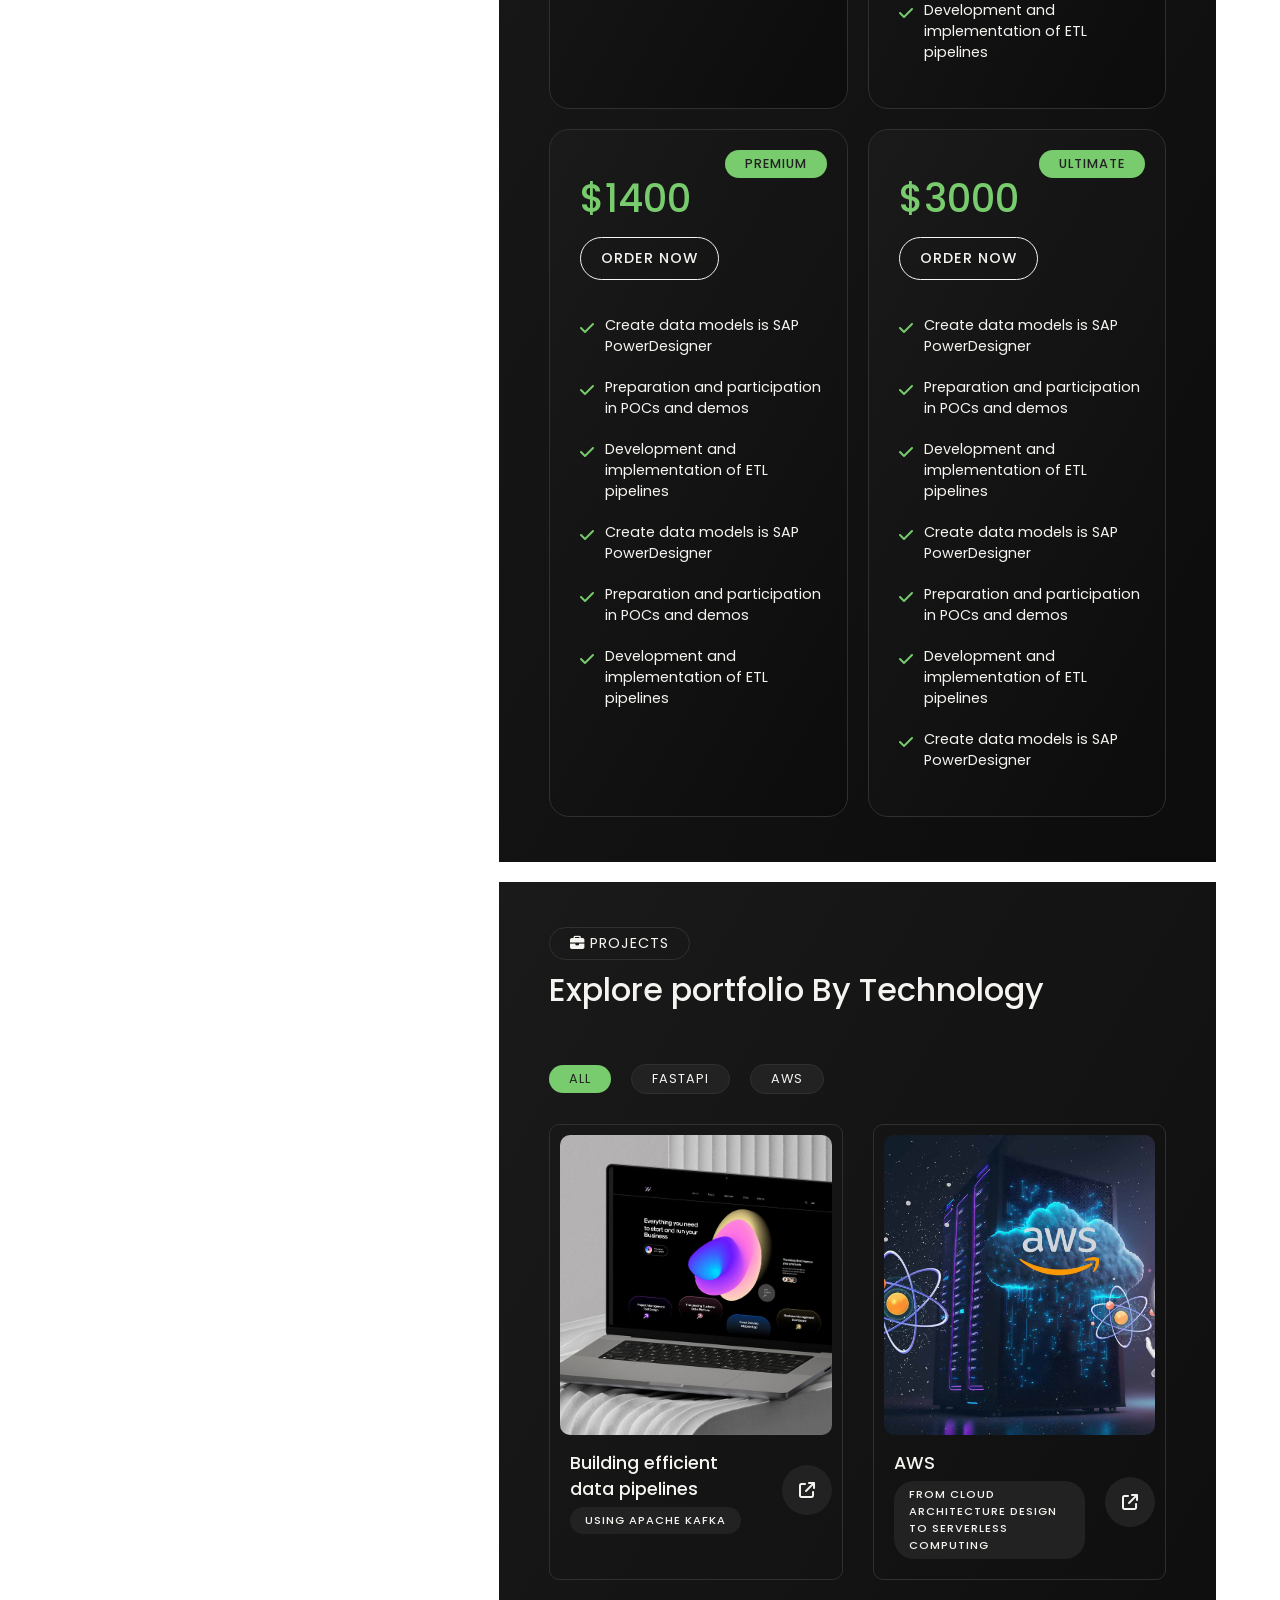
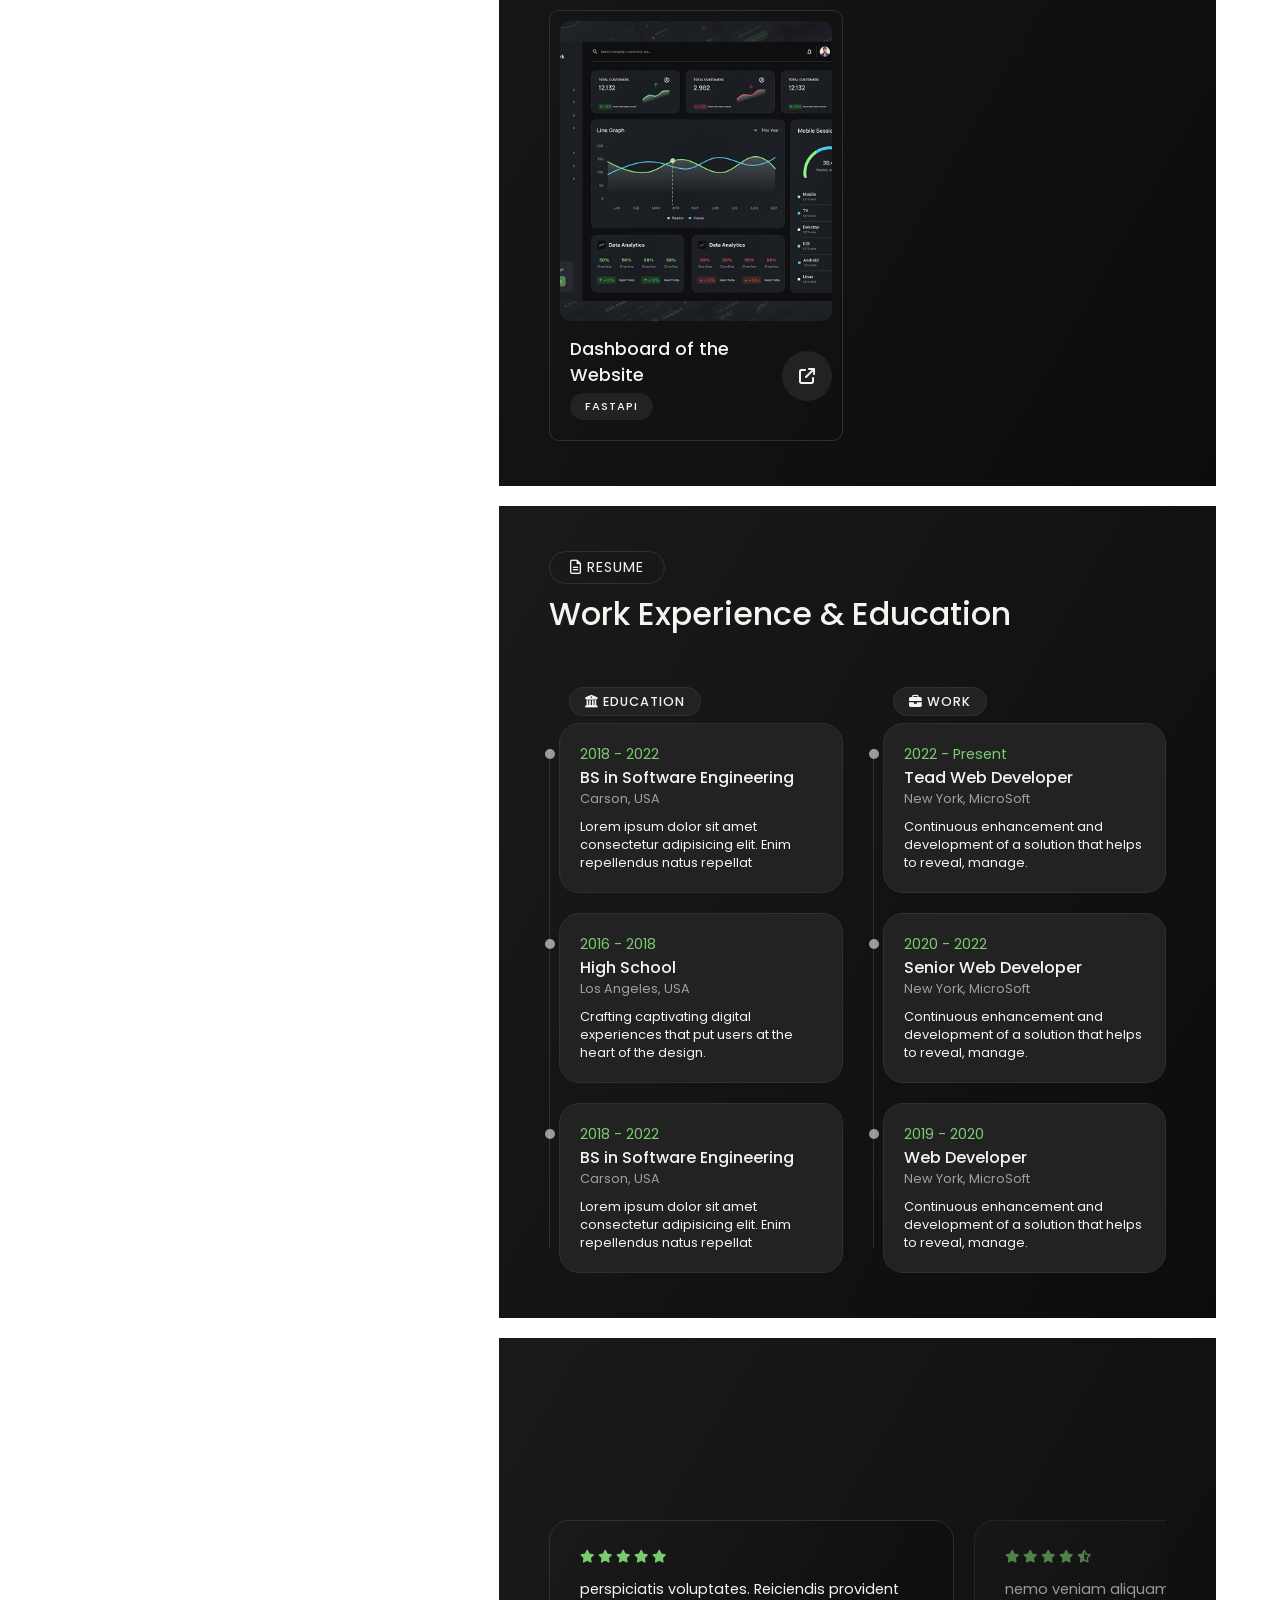
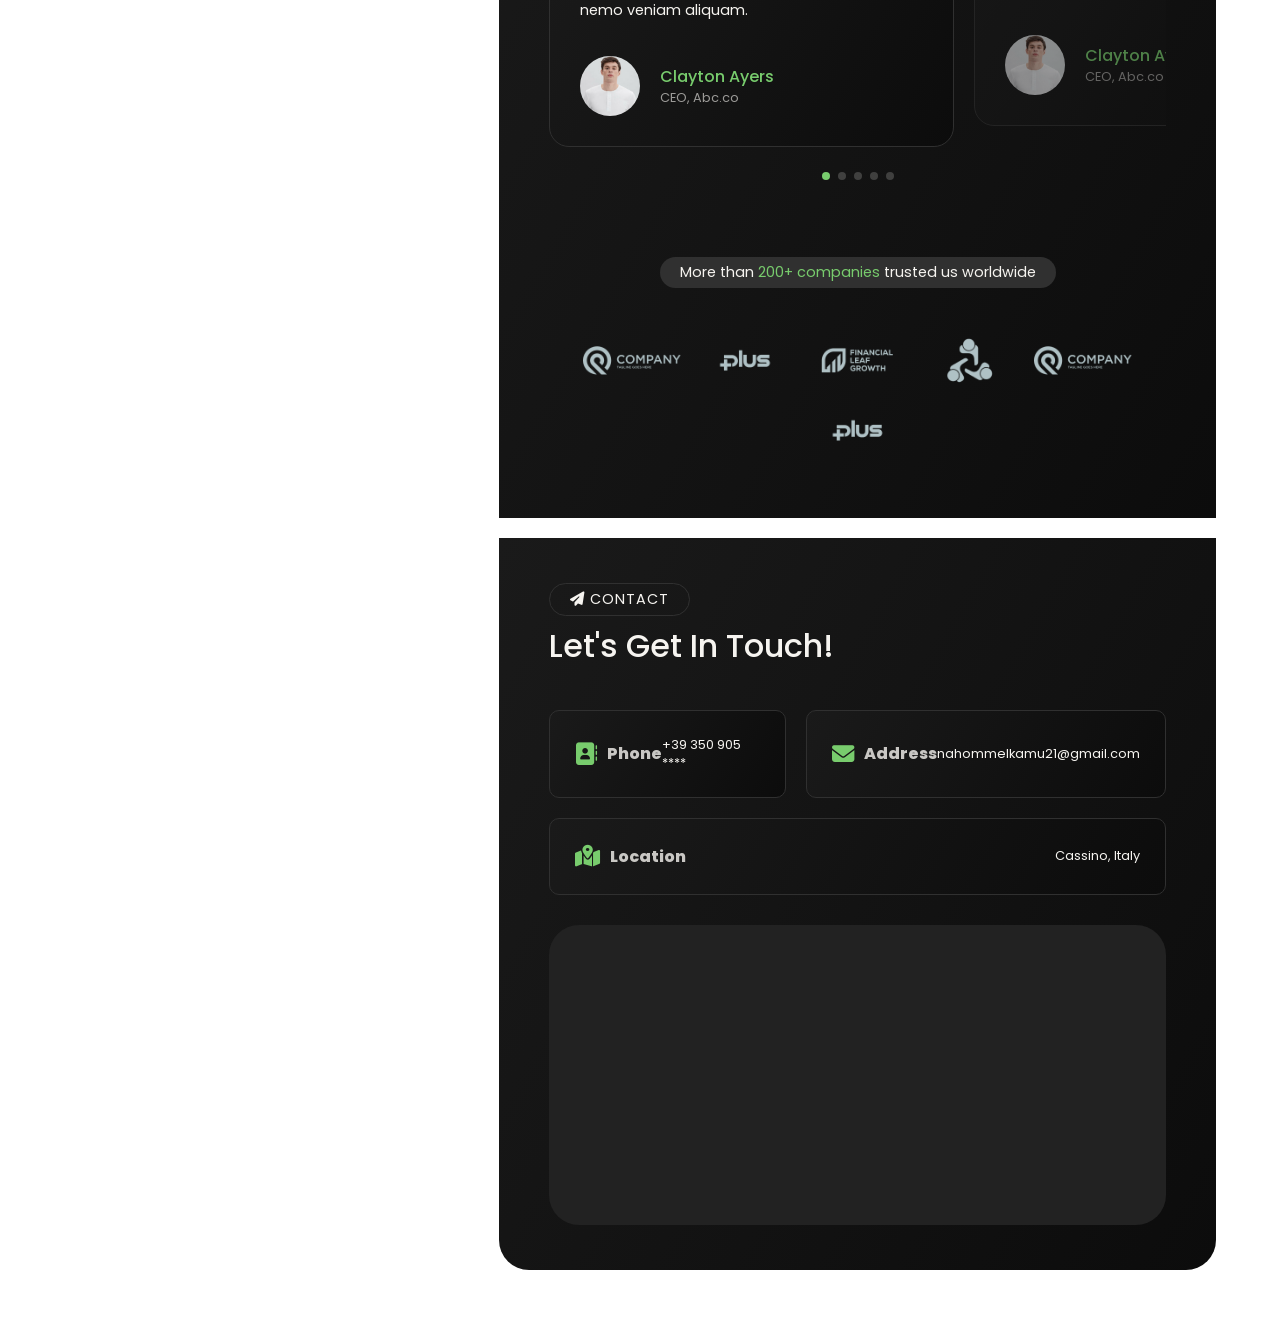
==== commit 4df0e41b: "Update index.html jpeg to jpg for my profile" ====
--- a/index.html
+++ b/index.html
@@ -5,7 +5,7 @@
     <meta charset="UTF-8">
     <meta name="viewport" content="width=device-width, initial-scale=1.0">
     <!--==title=============================-->
-    <title>Portfolio Website Using HTML CSS and JavaScript</title>
+    <title>My Portfolio Website Using HTML CSS and JavaScript</title>
     <!--==CSS===============================-->
     <link rel="stylesheet" href="css/style.css" />
     <!--==fav-icon==========================-->
@@ -83,7 +83,6 @@
                     <div class="user-profile-container">
                         <!--img-->
                         <div class="user-profile-img">
-                            <!-- Make sure the file name and extension match exactly in your images folder -->
                             <img src="images/profile.jpg" alt="Nahom Worku" />
                         </div>
                         <!--text-->
@@ -114,7 +113,7 @@
 
             <!--==About-us============================-->
             <section id="about-us" class="section-container">
-                <h3>Hello, I'm <span id="role">Data Scientist</span></h3>
+                <h3>Hello, I'm <span id="role">Cloud Architect</span></h3>
                 <h1>Building AI-Driven Systems... a <span>Data Engineer</span> with expertise in Automation and Cloud Solutions.</h1>
                 <p>Experienced in designing intelligent backend architectures, AI automation, and cloud-based solutions. Strong background in data science, API development, and scalable infrastructure, combining advanced analytics with automation to drive business impact.</p>
                 <!--projects-completed-numbers-->
@@ -738,4 +737,293 @@
                                             <img src="images/c1.jpg" alt="client" />
                                         </div>
                                         <!--text-->
-                                        <div class="client-profile-text">+                                        <div class="client-profile-text">
+                                            <strong>Clayton Ayers</strong>
+                                            <span>CEO, Abc.co</span>
+                                        </div>
+                                    </div>
+                                </div>
+                            </div><!--slide-end-->
+
+                            <!--slide-->
+                            <div class="swiper-slide">
+                                <!--box-->
+                                <div class="testimonials-box bg-gredient">
+                                    <!--review-->
+                                    <div class="testimonials-reviews">
+                                        <i class="fa-solid fa-star"></i>
+                                        <i class="fa-solid fa-star"></i>
+                                        <i class="fa-solid fa-star"></i>
+                                        <i class="fa-solid fa-star"></i>
+                                        <i class="fa-solid fa-star"></i>
+                                    </div>
+                                    <p>veniam aliquam.</p>
+                                    <div class="client-profile">
+                                        <!--img-->
+                                        <div class="client-profile-img">
+                                            <img src="images/c1.jpg" alt="client" />
+                                        </div>
+                                        <!--text-->
+                                        <div class="client-profile-text">
+                                            <strong>Clayton Ayers</strong>
+                                            <span>CEO, Abc.co</span>
+                                        </div>
+                                    </div>
+                                </div>
+                            </div><!--slide-end-->
+
+                            <!--slide-->
+                            <div class="swiper-slide">
+                                <!--box-->
+                                <div class="testimonials-box bg-gredient">
+                                    <!--review-->
+                                    <div class="testimonials-reviews">
+                                        <i class="fa-solid fa-star"></i>
+                                        <i class="fa-solid fa-star"></i>
+                                        <i class="fa-solid fa-star"></i>
+                                        <i class="fa-solid fa-star"></i>
+                                        <i class="fa-solid fa-star"></i>
+                                    </div>
+                                    <p> veniam aliquam.</p>
+                                    <div class="client-profile">
+                                        <!--img-->
+                                        <div class="client-profile-img">
+                                            <img src="images/c1.jpg" alt="client" />
+                                        </div>
+                                        <!--text-->
+                                        <div class="client-profile-text">
+                                            <strong>Clayton Ayers</strong>
+                                            <span>CEO, Abc.co</span>
+                                        </div>
+                                    </div>
+                                </div>
+                            </div><!--slide-end-->
+
+                        </div>
+                        <div class="swiper-pagination"></div>
+                    </div>
+                </div>
+
+                <!--message-->
+                <p class="testimonials-message"  data-aos="fade-up">More than <span>200+ companies</span> trusted us worldwide</p>
+
+                <!--client-logos-->
+                <div class="client-logos"  data-aos="fade-up">
+                    <img src="images/b1.png" alt="logo"/>
+                    <img src="images/b2.png" alt="logo"/>
+                    <img src="images/b3.png" alt="logo"/>
+                    <img src="images/b4.png" alt="logo"/>
+                    <img src="images/b1.png" alt="logo"/>
+                    <img src="images/b2.png" alt="logo"/>
+                </div>
+
+            </section>
+
+            <!--==contact=================================-->
+            <section id="contact" class="section-container">
+                
+                <!--heading-->
+                <div class="section-heading">
+                    <span><i class="fa-solid fa-paper-plane"></i> Contact</span>
+                    <h3>Let's Get In Touch!</h3>
+                </div>
+
+                <!--container-->
+                <div class="contact-box-container">
+                    <!--box-->
+                    <div class="contact-box bg-gredient"  data-aos="fade-up">
+                        <!--icon-->
+                        <div class="contact-box-icon">
+                            <i class="fa-solid fa-address-book"></i>
+                            <strong>Phone</strong>
+                        </div>
+                        <!--detail-->
+                        <span>+39 350 905 ****</span>
+                    </div>
+                    <!--box-->
+                    <div class="contact-box bg-gredient"  data-aos="fade-up">
+                        <!--icon-->
+                        <div class="contact-box-icon">
+                            <i class="fa-solid fa-envelope"></i>
+                            <strong>Address</strong>
+                        </div>
+                        <!--detail-->
+                        <span>nahommelkamu21@gmail.com</span>
+                    </div>
+
+                     <!--box-->
+                     <div class="contact-box bg-gredient contact-box-location"  data-aos="fade-up">
+                        <!--icon-->
+                        <div class="contact-box-icon">
+                            <i class="fa-solid fa-map-location-dot"></i>
+                            <strong>Location</strong>
+                        </div>
+                        <!--detail-->
+                        <span>Cassino, Italy</span>
+                    </div>
+                </div>
+
+                <!--map-->
+                <div class="contact-map"  data-aos="fade-up">
+                    <iframe src="https://www.google.com/maps/embed?pb=!1m18!1m12!1m3!1d47822.636642129495!2d13.785947219601335!3d41.48444699957917!2m3!1f0!2f0!3f0!3m2!1i1024!2i768!4f13.1!3m3!1m2!1s0x133abc05c564be41%3A0x9eedaa5bd9141c33!2s03043%20Cassino%2C%20Province%20of%20Frosinone!5e0!3m2!1sen!2sit!4v1741031714566!5m2!1sen!2sit" width="600" height="450" style="border:0;" allowfullscreen="" loading="lazy" referrerpolicy="no-referrer-when-downgrade"></iframe>
+                </div>
+
+            </section>
+
+        </div>
+    </div>
+
+
+    <!-- Swiper JS -->
+    <script src="https://cdn.jsdelivr.net/npm/swiper@11/swiper-bundle.min.js"></script>
+    <!--aos for animation-->
+    <script src="https://unpkg.com/aos@2.3.1/dist/aos.js"></script>
+
+    <script>
+        // word Trasition Effect 
+        document.addEventListener("DOMContentLoaded", () => {
+            const roles = ["Data Architect", "Cloud Engineer", "Backend Developer"];
+            const roleElement = document.getElementById('role');
+            let roleIndex = 0;
+            let letterIndex = 0;
+            let typingInterval;
+
+            function typeRole() {
+                roleElement.style.opacity = 0;
+                setTimeout(() => {
+                    roleElement.textContent = "";
+                    letterIndex = 0;
+
+                    typingInterval = setInterval(() => {
+                        if (letterIndex < roles[roleIndex].length) {
+                            roleElement.textContent += roles[roleIndex].charAt(letterIndex);
+                            letterIndex++;
+                        }
+                        else {
+                            clearInterval(typingInterval);
+                            setTimeout(() => {
+                                roleIndex = (roleIndex + 1) % roles.length;
+                                typeRole();
+                            }, 1000);
+                        }
+                    }, 150);
+
+                    roleElement.style.opacity = 1;
+                }, 500);
+            }
+            // start typing tyhe first role
+            typeRole();
+        });
+
+        // project filter 
+        document.addEventListener("DOMContentLoaded", function () {
+            const filterButtons = document.querySelectorAll('.project-list li');
+            const projects = document.querySelectorAll(".project-box");
+
+            filterButtons.forEach((button) => {
+                button.addEventListener("click", () => {
+                    filterButtons.forEach((btn) => btn.classList.remove("active"));
+                    button.classList.add("active");
+
+                    const filter = button.getAttribute("data-filter");
+
+                    projects.forEach((project) => {
+                        if (filter === "all" || project.getAttribute("data-category") === filter) {
+                            project.style.display = "block";
+                        }
+                        else {
+                            project.style.display = "none";
+                        }
+                    });
+                });
+            });
+        });
+
+        //testimonials slider
+        var swiper = new Swiper(".mySwiper", {
+            slidesPerView: 1,
+            spaceBetween: 10,
+            pagination: {
+                el: ".swiper-pagination",
+                clickable: true,
+            },
+            autoplay: {
+                delay: 2500,
+                disableOnInteraction: false,
+            },
+            breakpoints: {
+                640: {
+                    slidesPerView: 1,
+                    spaceBetween: 20,
+                },
+                768: {
+                    slidesPerView: 1.5,
+                    spaceBetween: 20,
+                },
+                1024: {
+                    slidesPerView: 1.5,
+                    spaceBetween: 20,
+                },
+            },
+        });
+        
+        // Dark light mode 
+        document.addEventListener("DOMContentLoaded", function(){
+            const toggleButton = document.querySelector(".dark-light-btn");
+            const htmlElement = document.documentElement;
+
+            const currentMode = localStorage.getItem("mode");
+
+            if (currentMode === "light") {
+                htmlElement.classList.add("light-mode");
+                toggleButton.innerHTML = "<i class='fa-regular fa-moon' ></i>";
+            }
+
+            toggleButton.addEventListener("click", ()=>{
+                htmlElement.classList.toggle("light-mode");
+
+                //update the button icon
+                const isLightMode = htmlElement.classList.contains("light-mode");
+                toggleButton.innerHTML = isLightMode ? "<i class='fa-regular fa-moon' ></i>" : "<i class='fa-regular fa-sun'></i>" ;
+                
+                //save mode in local storage
+                localStorage.setItem("mode", isLightMode ? "light" : "dark");
+            });
+
+
+
+
+            // nav auto active on thier section 
+            const section = document.querySelectorAll("section");
+            const navLinks = document.querySelectorAll("ul li a");
+
+            function setActiveLink(){
+                let currentSection = "";
+
+                section.forEach((section) =>{
+                    const sectionTop = section.offsetTop;
+                    const sectionHeight = section.offsetHeight;
+
+                    if (window.scrollY >= sectionTop - sectionHeight / 3) {
+                        currentSection = section.getAttribute("id");
+                    }
+                });
+
+                navLinks.forEach((link)=>{
+                    link.classList.remove("active");
+                    if (link.getAttribute("href") === `#${currentSection}`) {
+                        link.classList.add("active");
+                    }
+                })
+            }
+
+            window.addEventListener("scroll", setActiveLink);
+        });
+
+        //aos install
+        AOS.init();
+
+    </script>
+</body>
+
+</html>
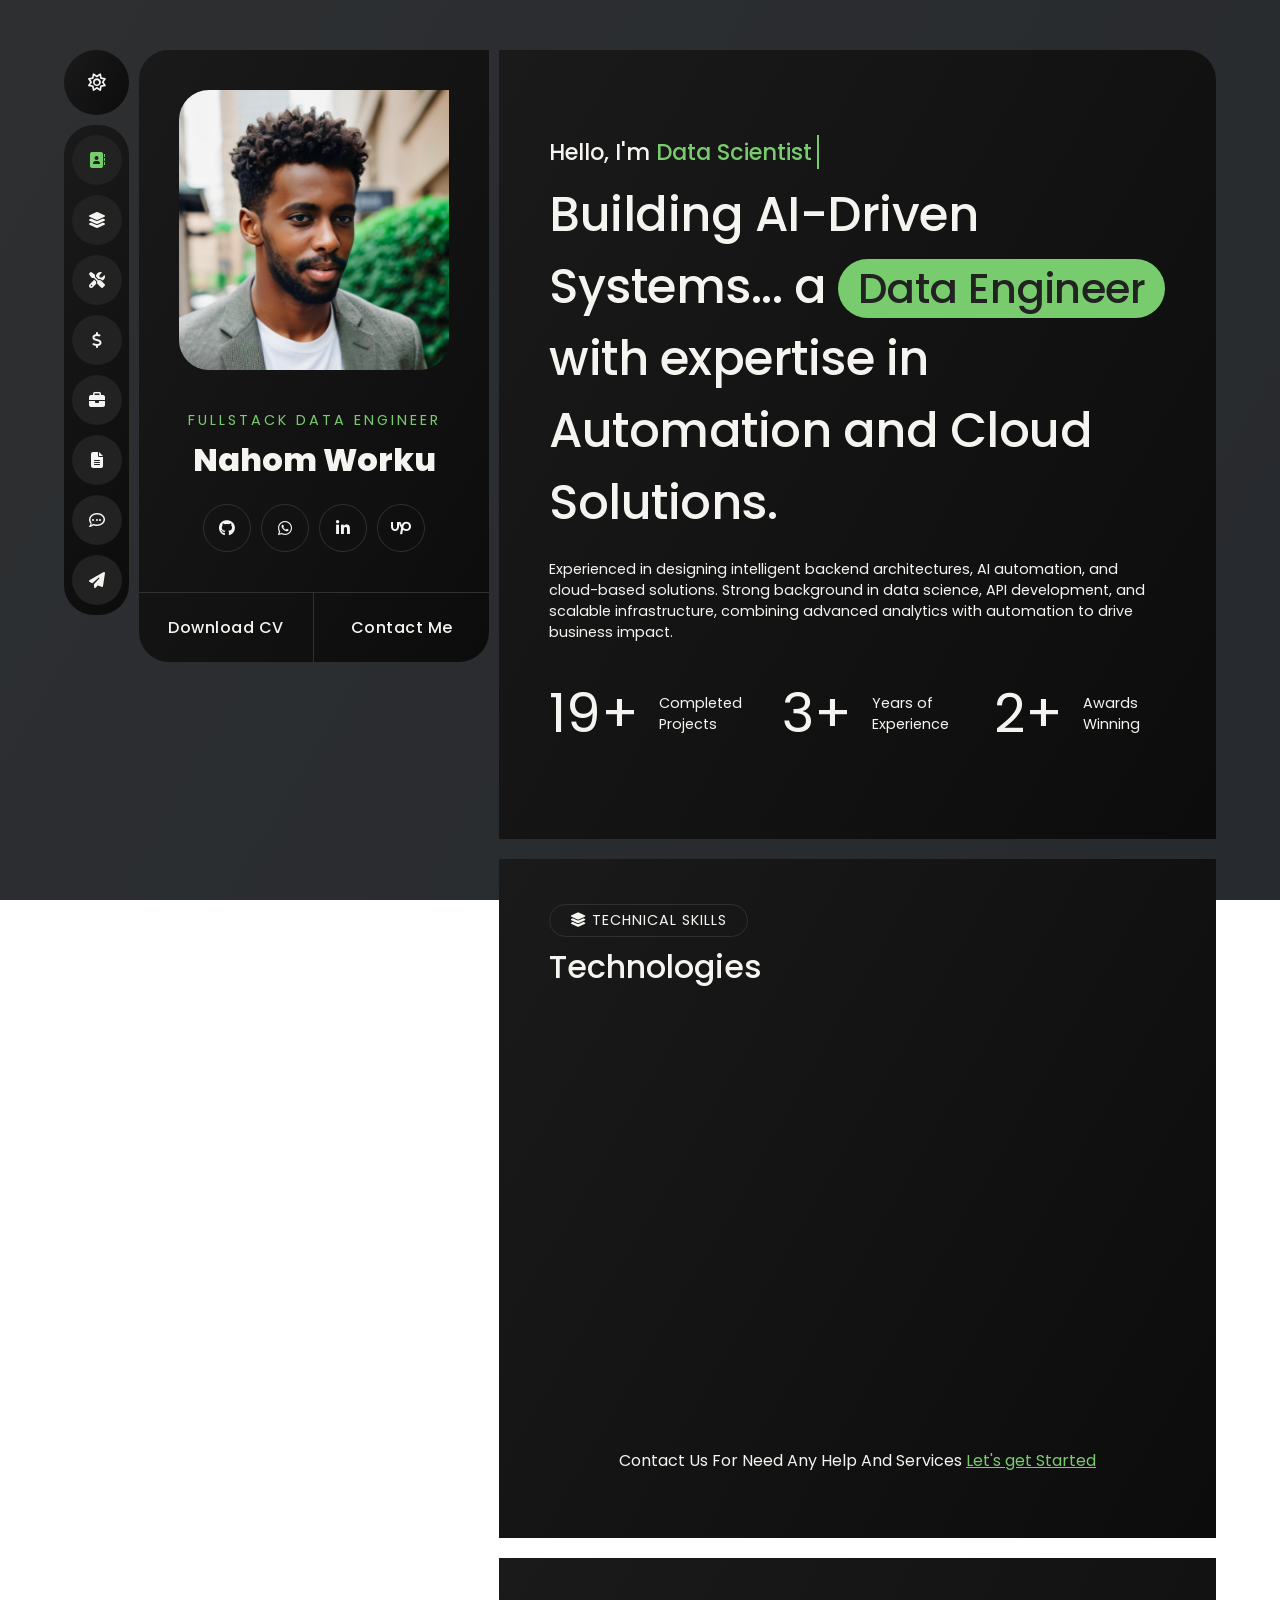
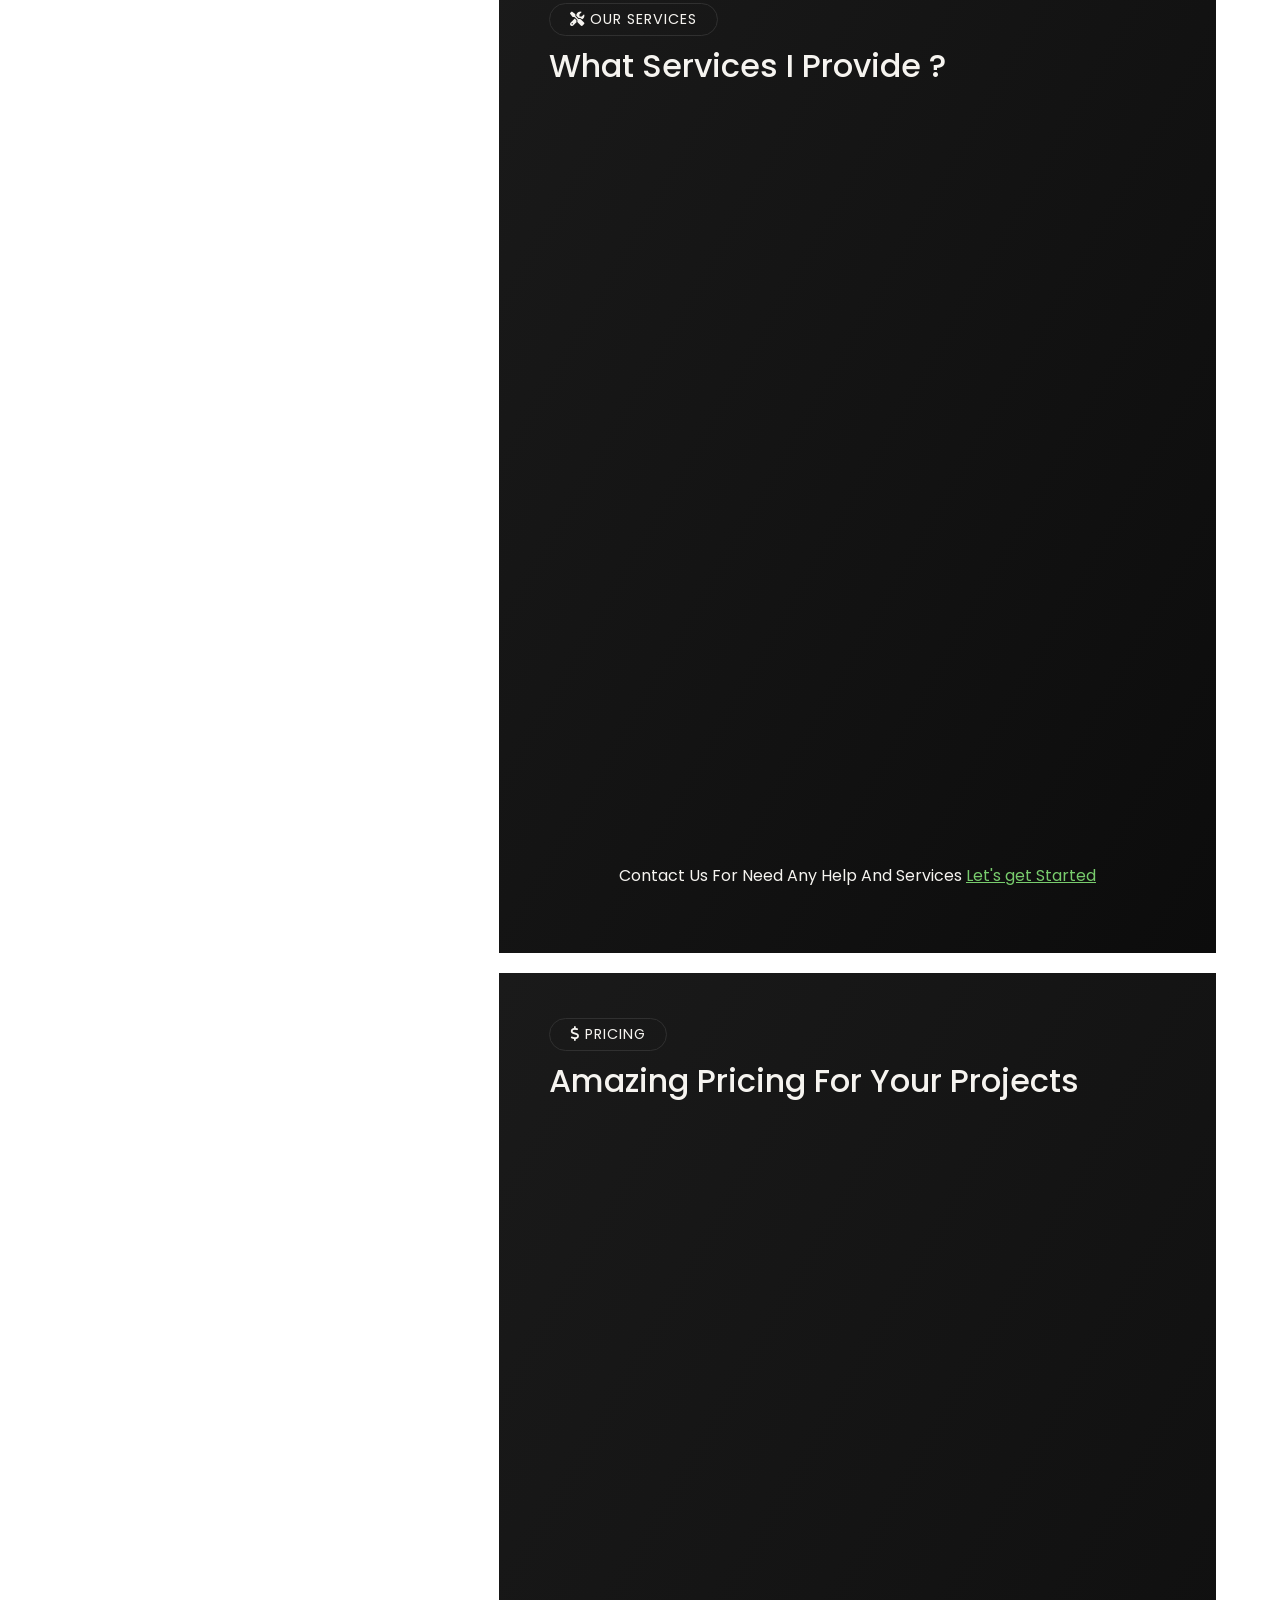
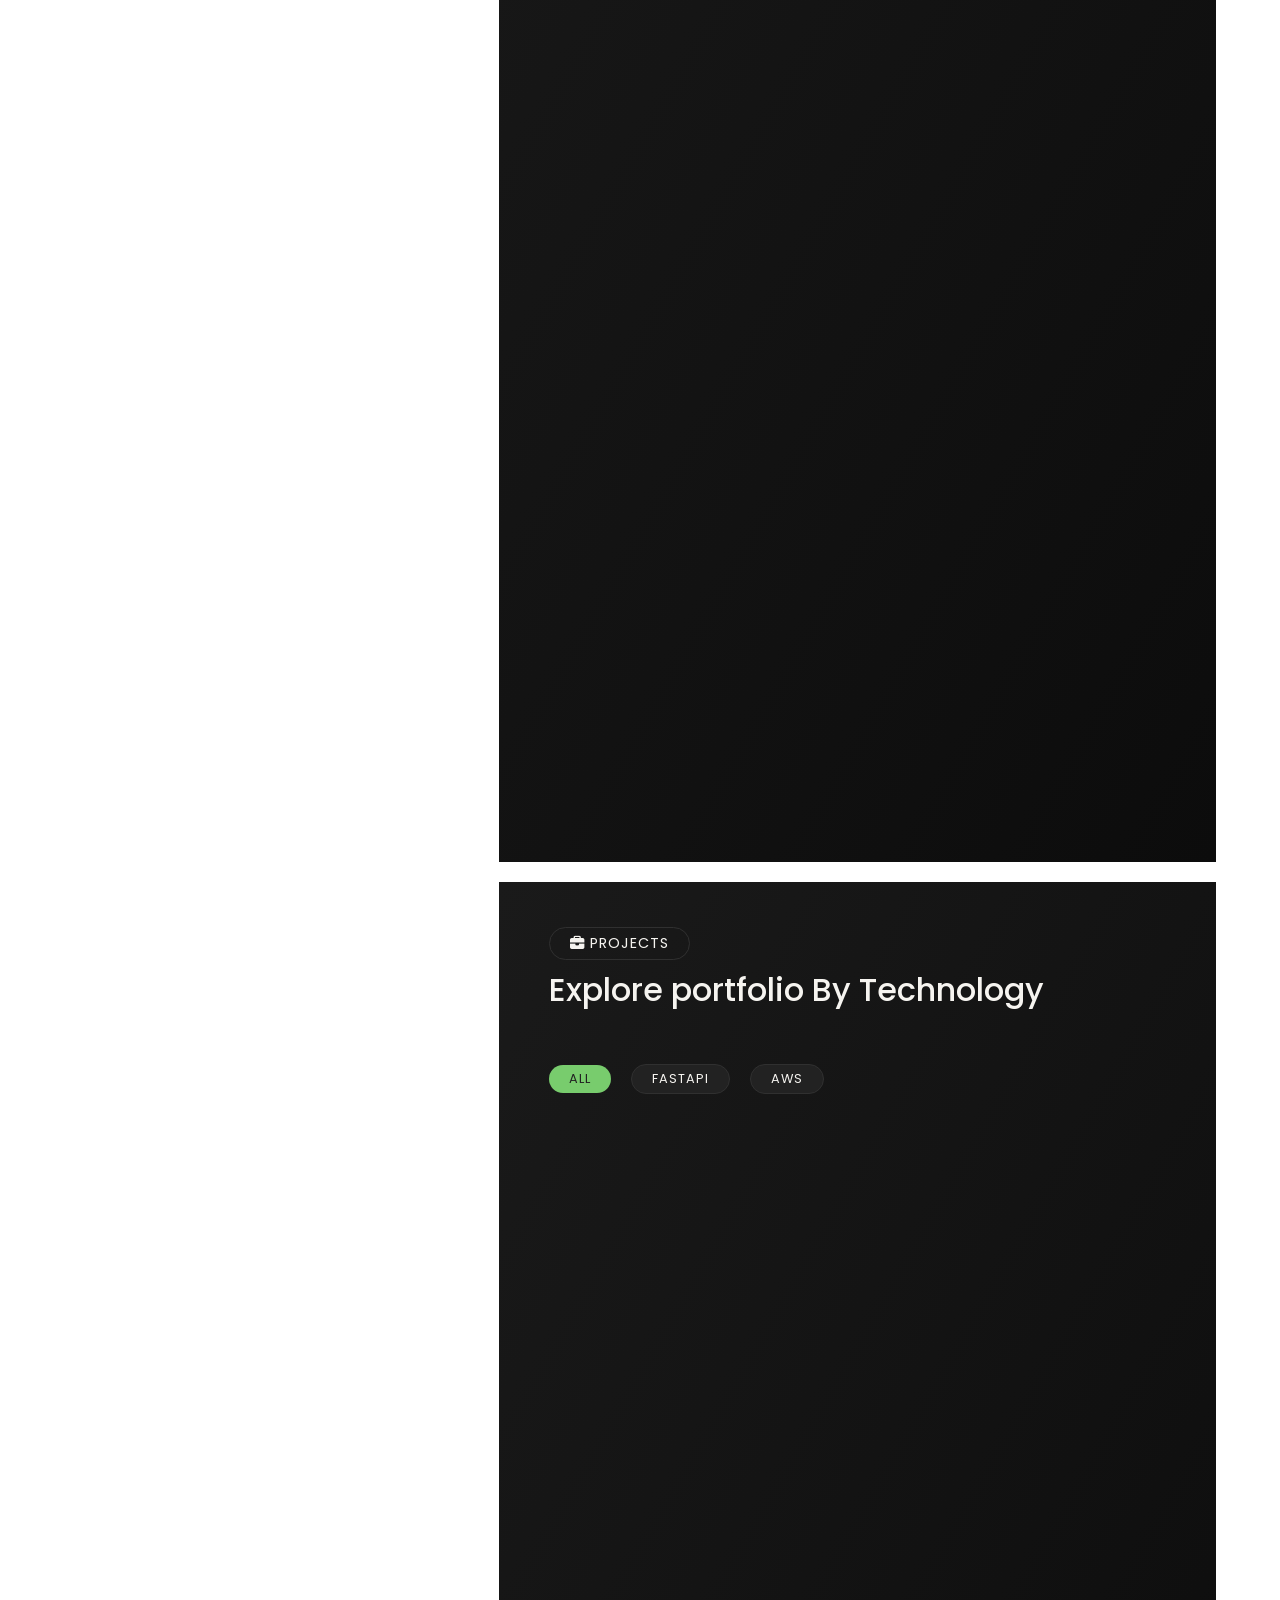
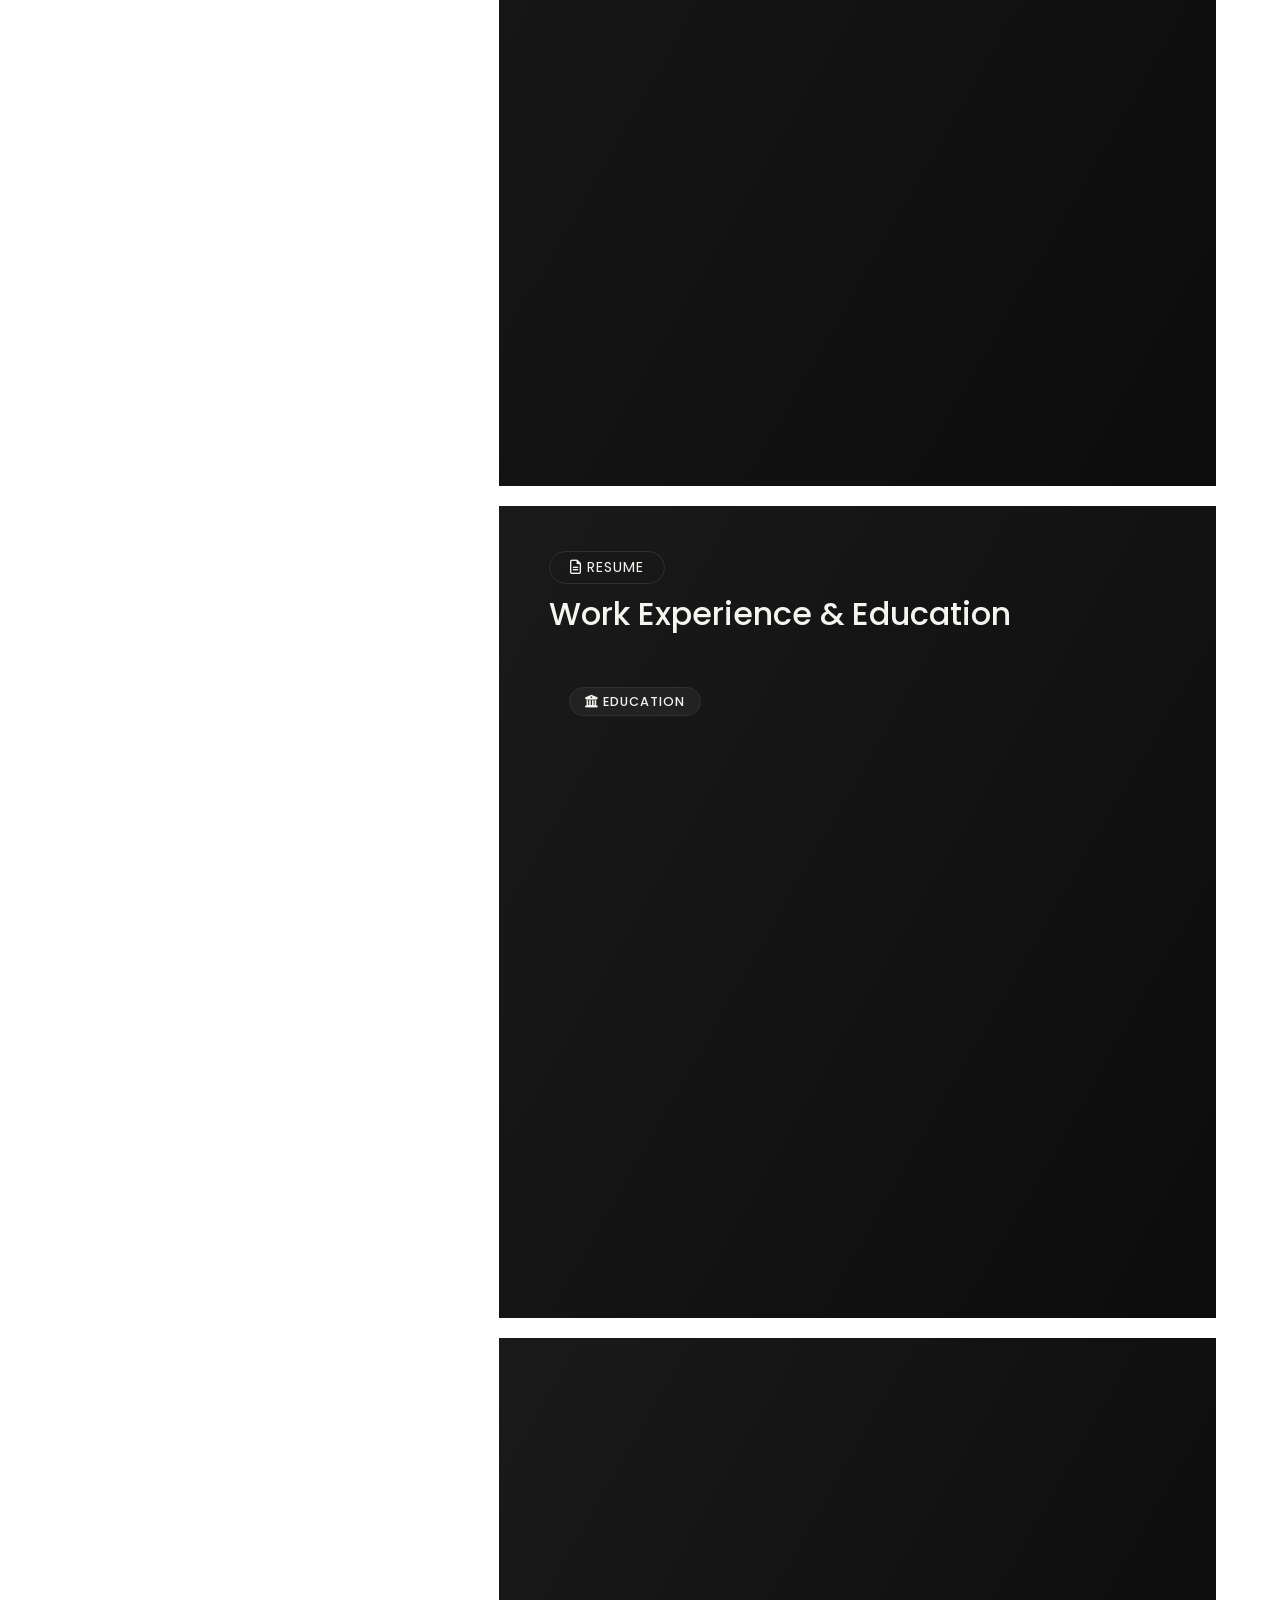
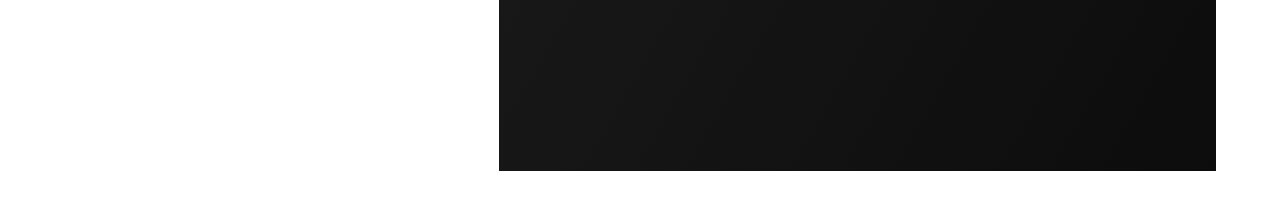
==== commit 9191cff4: "change font awsoms of skill docker...." ====
--- a/index.html
+++ b/index.html
@@ -5,7 +5,7 @@
     <meta charset="UTF-8">
     <meta name="viewport" content="width=device-width, initial-scale=1.0">
     <!--==title=============================-->
-    <title>My Portfolio Website Using HTML CSS and JavaScript</title>
+    <title>Portfolio Website Using HTML CSS and JavaScript</title>
     <!--==CSS===============================-->
     <link rel="stylesheet" href="css/style.css" />
     <!--==fav-icon==========================-->
@@ -83,6 +83,7 @@
                     <div class="user-profile-container">
                         <!--img-->
                         <div class="user-profile-img">
+                            <!-- Make sure the file name and extension match exactly in your images folder -->
                             <img src="images/profile.jpg" alt="Nahom Worku" />
                         </div>
                         <!--text-->
@@ -113,7 +114,7 @@
 
             <!--==About-us============================-->
             <section id="about-us" class="section-container">
-                <h3>Hello, I'm <span id="role">Cloud Architect</span></h3>
+                <h3>Hello, I'm <span id="role">Data Scientist</span></h3>
                 <h1>Building AI-Driven Systems... a <span>Data Engineer</span> with expertise in Automation and Cloud Solutions.</h1>
                 <p>Experienced in designing intelligent backend architectures, AI automation, and cloud-based solutions. Strong background in data science, API development, and scalable infrastructure, combining advanced analytics with automation to drive business impact.</p>
                 <!--projects-completed-numbers-->
@@ -164,8 +165,8 @@
                     <div class="skill-box bg-gredient"  data-aos="fade-up">
                         <!--heading-->
                         <div class="skill-box-content">
-                            <i class="fa-solid fa-bolt"></i>
-                            <span>FastAPI</span>
+                            <i class="fa-solid fa-chart-simple"></i>
+                            <span>PowerBI</span>
                         </div>
                         <!--bar-->
                         <div class="skill-box-bar">
@@ -192,8 +193,8 @@
                     <div class="skill-box bg-gredient"  data-aos="fade-up">
                         <!--heading-->
                         <div class="skill-box-content">
-                            <i class="fa-solid fa-server"></i>
-                            <span> BigQuery </span>
+                           <i class="fa-brands fa-docker"></i>
+                            <span> Docker </span>
                         </div>
                         <!--bar-->
                         <div class="skill-box-bar">
@@ -206,8 +207,8 @@
                     <div class="skill-box bg-gredient"  data-aos="fade-up">
                         <!--heading-->
                         <div class="skill-box-content">
-                            <i class="fa-solid fa-database"></i>
-                            <span>MySQL</span>
+                           <i class="fa-solid fa-database"></i>
+                            <span>PostgreSQL</span>
                         </div>
                         <!--bar-->
                         <div class="skill-box-bar">
@@ -737,293 +738,4 @@
                                             <img src="images/c1.jpg" alt="client" />
                                         </div>
                                         <!--text-->
-                                        <div class="client-profile-text">
-                                            <strong>Clayton Ayers</strong>
-                                            <span>CEO, Abc.co</span>
-                                        </div>
-                                    </div>
-                                </div>
-                            </div><!--slide-end-->
-
-                            <!--slide-->
-                            <div class="swiper-slide">
-                                <!--box-->
-                                <div class="testimonials-box bg-gredient">
-                                    <!--review-->
-                                    <div class="testimonials-reviews">
-                                        <i class="fa-solid fa-star"></i>
-                                        <i class="fa-solid fa-star"></i>
-                                        <i class="fa-solid fa-star"></i>
-                                        <i class="fa-solid fa-star"></i>
-                                        <i class="fa-solid fa-star"></i>
-                                    </div>
-                                    <p>veniam aliquam.</p>
-                                    <div class="client-profile">
-                                        <!--img-->
-                                        <div class="client-profile-img">
-                                            <img src="images/c1.jpg" alt="client" />
-                                        </div>
-                                        <!--text-->
-                                        <div class="client-profile-text">
-                                            <strong>Clayton Ayers</strong>
-                                            <span>CEO, Abc.co</span>
-                                        </div>
-                                    </div>
-                                </div>
-                            </div><!--slide-end-->
-
-                            <!--slide-->
-                            <div class="swiper-slide">
-                                <!--box-->
-                                <div class="testimonials-box bg-gredient">
-                                    <!--review-->
-                                    <div class="testimonials-reviews">
-                                        <i class="fa-solid fa-star"></i>
-                                        <i class="fa-solid fa-star"></i>
-                                        <i class="fa-solid fa-star"></i>
-                                        <i class="fa-solid fa-star"></i>
-                                        <i class="fa-solid fa-star"></i>
-                                    </div>
-                                    <p> veniam aliquam.</p>
-                                    <div class="client-profile">
-                                        <!--img-->
-                                        <div class="client-profile-img">
-                                            <img src="images/c1.jpg" alt="client" />
-                                        </div>
-                                        <!--text-->
-                                        <div class="client-profile-text">
-                                            <strong>Clayton Ayers</strong>
-                                            <span>CEO, Abc.co</span>
-                                        </div>
-                                    </div>
-                                </div>
-                            </div><!--slide-end-->
-
-                        </div>
-                        <div class="swiper-pagination"></div>
-                    </div>
-                </div>
-
-                <!--message-->
-                <p class="testimonials-message"  data-aos="fade-up">More than <span>200+ companies</span> trusted us worldwide</p>
-
-                <!--client-logos-->
-                <div class="client-logos"  data-aos="fade-up">
-                    <img src="images/b1.png" alt="logo"/>
-                    <img src="images/b2.png" alt="logo"/>
-                    <img src="images/b3.png" alt="logo"/>
-                    <img src="images/b4.png" alt="logo"/>
-                    <img src="images/b1.png" alt="logo"/>
-                    <img src="images/b2.png" alt="logo"/>
-                </div>
-
-            </section>
-
-            <!--==contact=================================-->
-            <section id="contact" class="section-container">
-                
-                <!--heading-->
-                <div class="section-heading">
-                    <span><i class="fa-solid fa-paper-plane"></i> Contact</span>
-                    <h3>Let's Get In Touch!</h3>
-                </div>
-
-                <!--container-->
-                <div class="contact-box-container">
-                    <!--box-->
-                    <div class="contact-box bg-gredient"  data-aos="fade-up">
-                        <!--icon-->
-                        <div class="contact-box-icon">
-                            <i class="fa-solid fa-address-book"></i>
-                            <strong>Phone</strong>
-                        </div>
-                        <!--detail-->
-                        <span>+39 350 905 ****</span>
-                    </div>
-                    <!--box-->
-                    <div class="contact-box bg-gredient"  data-aos="fade-up">
-                        <!--icon-->
-                        <div class="contact-box-icon">
-                            <i class="fa-solid fa-envelope"></i>
-                            <strong>Address</strong>
-                        </div>
-                        <!--detail-->
-                        <span>nahommelkamu21@gmail.com</span>
-                    </div>
-
-                     <!--box-->
-                     <div class="contact-box bg-gredient contact-box-location"  data-aos="fade-up">
-                        <!--icon-->
-                        <div class="contact-box-icon">
-                            <i class="fa-solid fa-map-location-dot"></i>
-                            <strong>Location</strong>
-                        </div>
-                        <!--detail-->
-                        <span>Cassino, Italy</span>
-                    </div>
-                </div>
-
-                <!--map-->
-                <div class="contact-map"  data-aos="fade-up">
-                    <iframe src="https://www.google.com/maps/embed?pb=!1m18!1m12!1m3!1d47822.636642129495!2d13.785947219601335!3d41.48444699957917!2m3!1f0!2f0!3f0!3m2!1i1024!2i768!4f13.1!3m3!1m2!1s0x133abc05c564be41%3A0x9eedaa5bd9141c33!2s03043%20Cassino%2C%20Province%20of%20Frosinone!5e0!3m2!1sen!2sit!4v1741031714566!5m2!1sen!2sit" width="600" height="450" style="border:0;" allowfullscreen="" loading="lazy" referrerpolicy="no-referrer-when-downgrade"></iframe>
-                </div>
-
-            </section>
-
-        </div>
-    </div>
-
-
-    <!-- Swiper JS -->
-    <script src="https://cdn.jsdelivr.net/npm/swiper@11/swiper-bundle.min.js"></script>
-    <!--aos for animation-->
-    <script src="https://unpkg.com/aos@2.3.1/dist/aos.js"></script>
-
-    <script>
-        // word Trasition Effect 
-        document.addEventListener("DOMContentLoaded", () => {
-            const roles = ["Data Architect", "Cloud Engineer", "Backend Developer"];
-            const roleElement = document.getElementById('role');
-            let roleIndex = 0;
-            let letterIndex = 0;
-            let typingInterval;
-
-            function typeRole() {
-                roleElement.style.opacity = 0;
-                setTimeout(() => {
-                    roleElement.textContent = "";
-                    letterIndex = 0;
-
-                    typingInterval = setInterval(() => {
-                        if (letterIndex < roles[roleIndex].length) {
-                            roleElement.textContent += roles[roleIndex].charAt(letterIndex);
-                            letterIndex++;
-                        }
-                        else {
-                            clearInterval(typingInterval);
-                            setTimeout(() => {
-                                roleIndex = (roleIndex + 1) % roles.length;
-                                typeRole();
-                            }, 1000);
-                        }
-                    }, 150);
-
-                    roleElement.style.opacity = 1;
-                }, 500);
-            }
-            // start typing tyhe first role
-            typeRole();
-        });
-
-        // project filter 
-        document.addEventListener("DOMContentLoaded", function () {
-            const filterButtons = document.querySelectorAll('.project-list li');
-            const projects = document.querySelectorAll(".project-box");
-
-            filterButtons.forEach((button) => {
-                button.addEventListener("click", () => {
-                    filterButtons.forEach((btn) => btn.classList.remove("active"));
-                    button.classList.add("active");
-
-                    const filter = button.getAttribute("data-filter");
-
-                    projects.forEach((project) => {
-                        if (filter === "all" || project.getAttribute("data-category") === filter) {
-                            project.style.display = "block";
-                        }
-                        else {
-                            project.style.display = "none";
-                        }
-                    });
-                });
-            });
-        });
-
-        //testimonials slider
-        var swiper = new Swiper(".mySwiper", {
-            slidesPerView: 1,
-            spaceBetween: 10,
-            pagination: {
-                el: ".swiper-pagination",
-                clickable: true,
-            },
-            autoplay: {
-                delay: 2500,
-                disableOnInteraction: false,
-            },
-            breakpoints: {
-                640: {
-                    slidesPerView: 1,
-                    spaceBetween: 20,
-                },
-                768: {
-                    slidesPerView: 1.5,
-                    spaceBetween: 20,
-                },
-                1024: {
-                    slidesPerView: 1.5,
-                    spaceBetween: 20,
-                },
-            },
-        });
-        
-        // Dark light mode 
-        document.addEventListener("DOMContentLoaded", function(){
-            const toggleButton = document.querySelector(".dark-light-btn");
-            const htmlElement = document.documentElement;
-
-            const currentMode = localStorage.getItem("mode");
-
-            if (currentMode === "light") {
-                htmlElement.classList.add("light-mode");
-                toggleButton.innerHTML = "<i class='fa-regular fa-moon' ></i>";
-            }
-
-            toggleButton.addEventListener("click", ()=>{
-                htmlElement.classList.toggle("light-mode");
-
-                //update the button icon
-                const isLightMode = htmlElement.classList.contains("light-mode");
-                toggleButton.innerHTML = isLightMode ? "<i class='fa-regular fa-moon' ></i>" : "<i class='fa-regular fa-sun'></i>" ;
-                
-                //save mode in local storage
-                localStorage.setItem("mode", isLightMode ? "light" : "dark");
-            });
-
-
-
-
-            // nav auto active on thier section 
-            const section = document.querySelectorAll("section");
-            const navLinks = document.querySelectorAll("ul li a");
-
-            function setActiveLink(){
-                let currentSection = "";
-
-                section.forEach((section) =>{
-                    const sectionTop = section.offsetTop;
-                    const sectionHeight = section.offsetHeight;
-
-                    if (window.scrollY >= sectionTop - sectionHeight / 3) {
-                        currentSection = section.getAttribute("id");
-                    }
-                });
-
-                navLinks.forEach((link)=>{
-                    link.classList.remove("active");
-                    if (link.getAttribute("href") === `#${currentSection}`) {
-                        link.classList.add("active");
-                    }
-                })
-            }
-
-            window.addEventListener("scroll", setActiveLink);
-        });
-
-        //aos install
-        AOS.init();
-
-    </script>
-</body>
-
-</html>
+                                        <div class="client-profile-text">
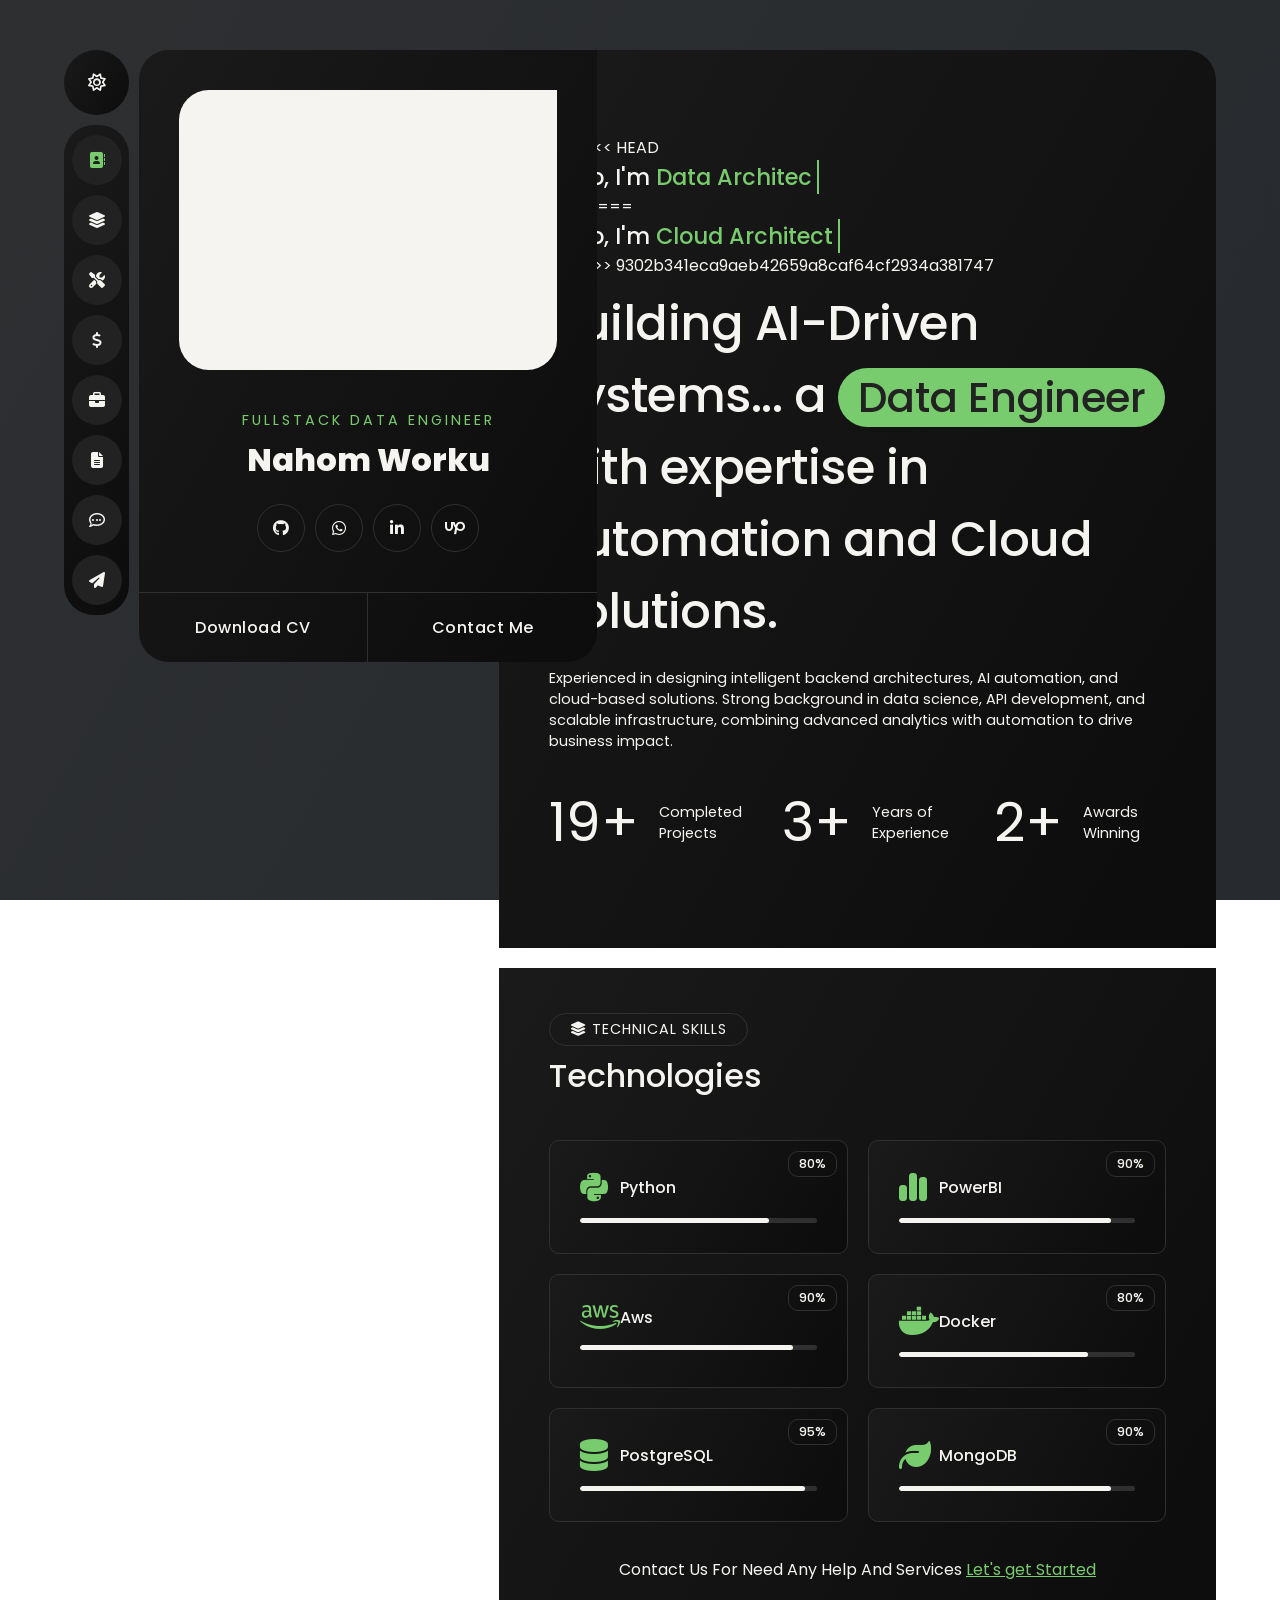
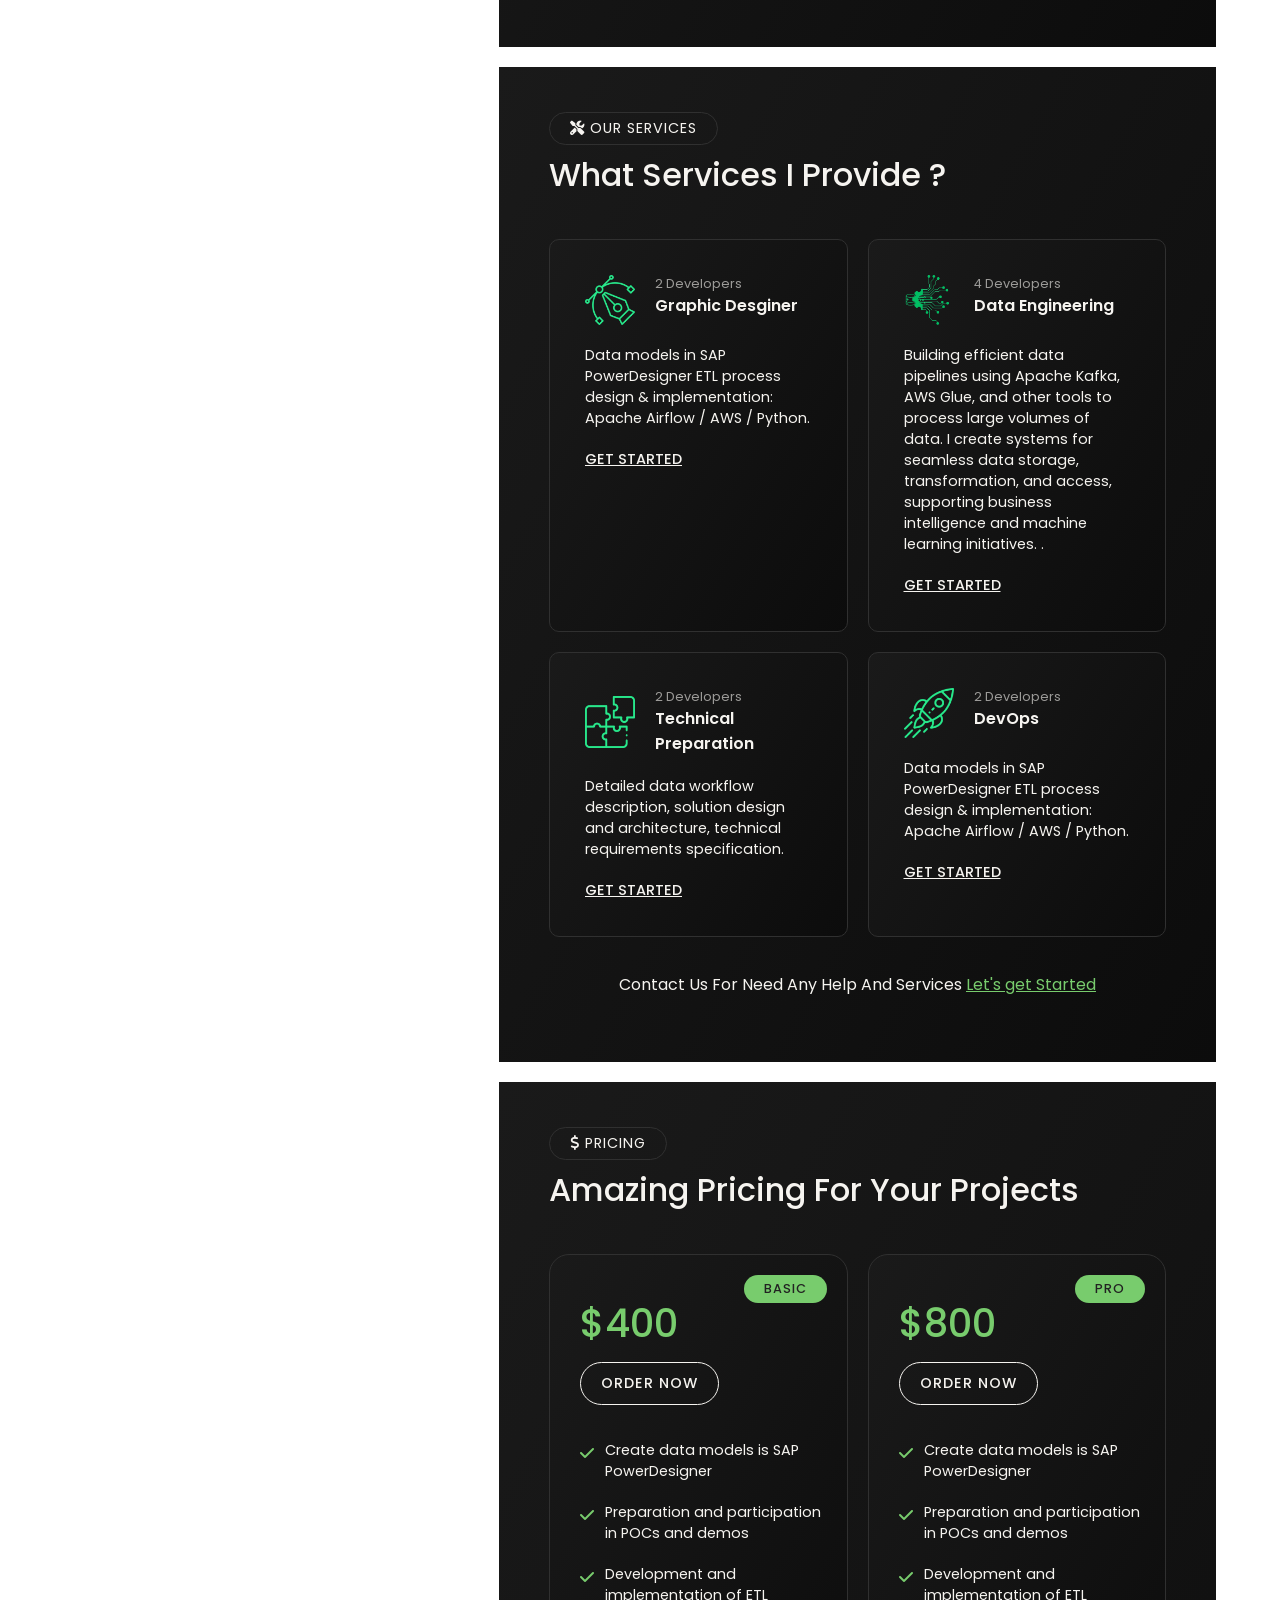
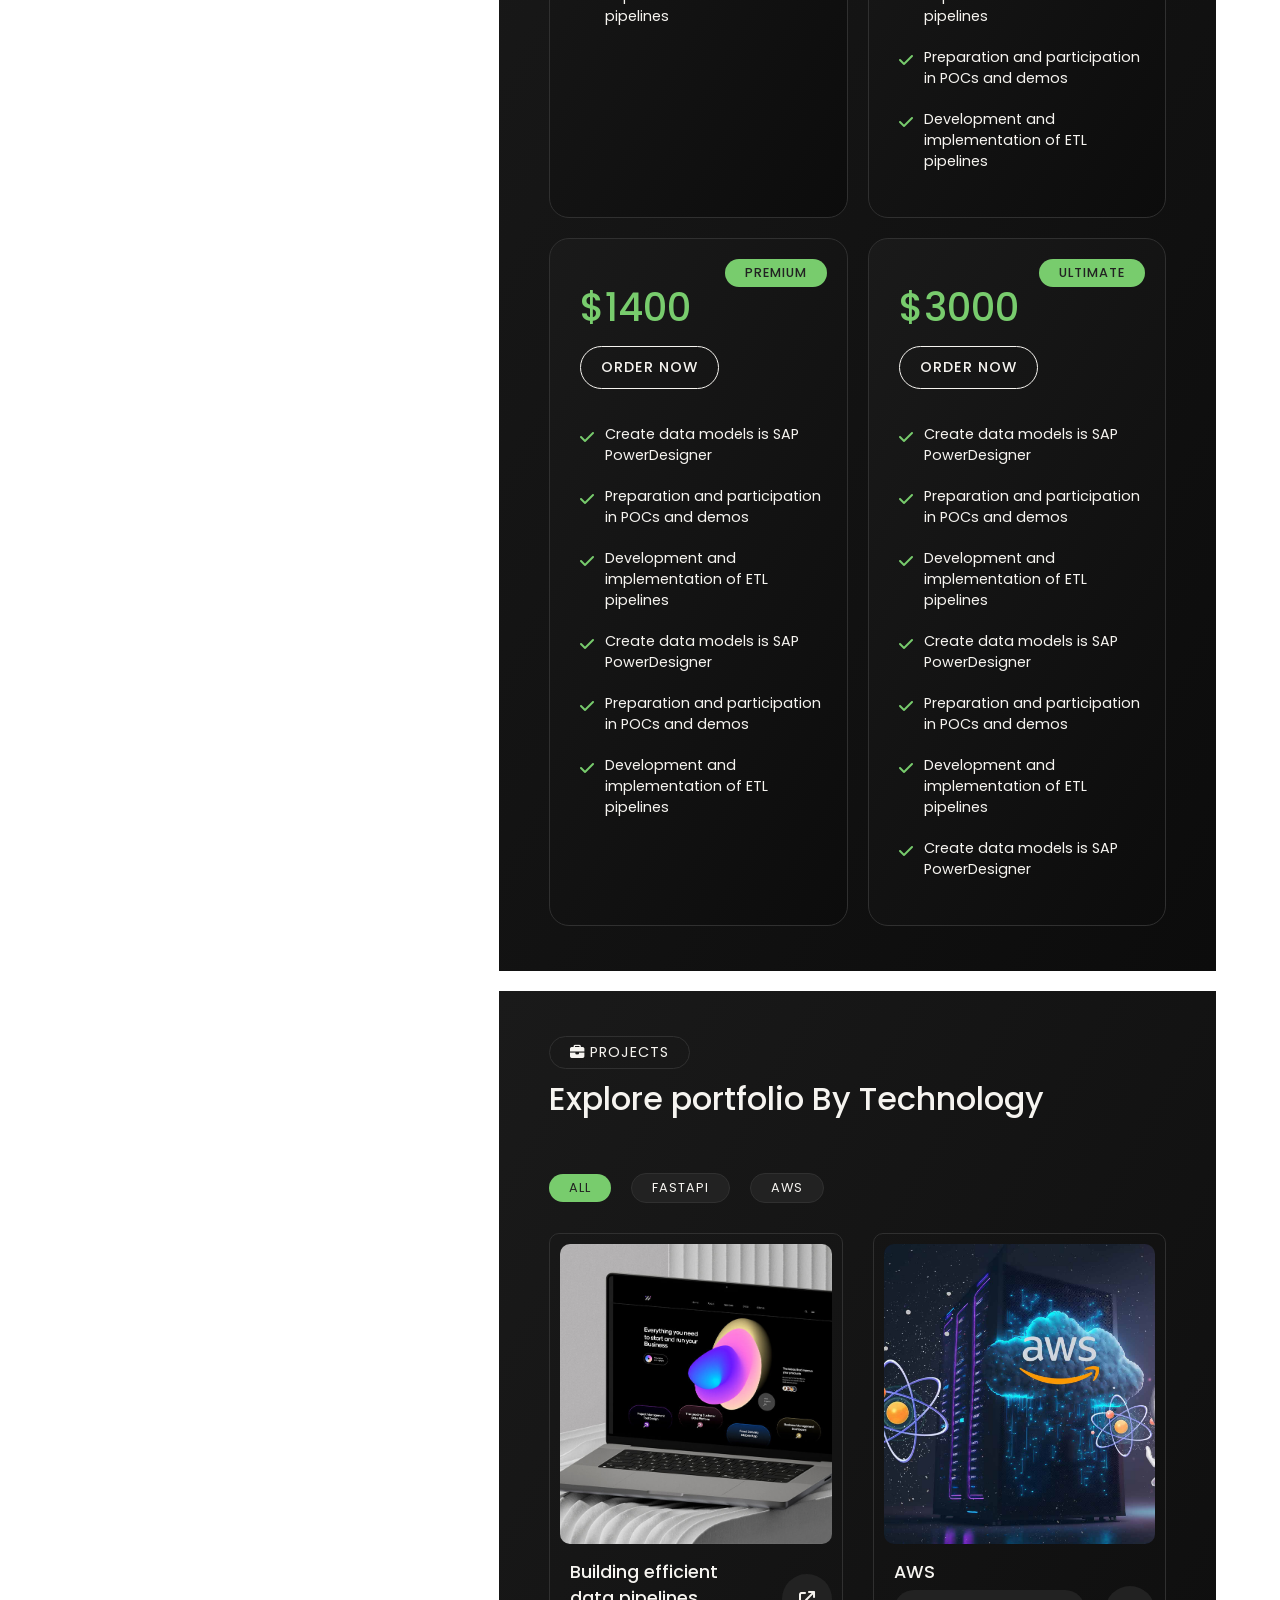
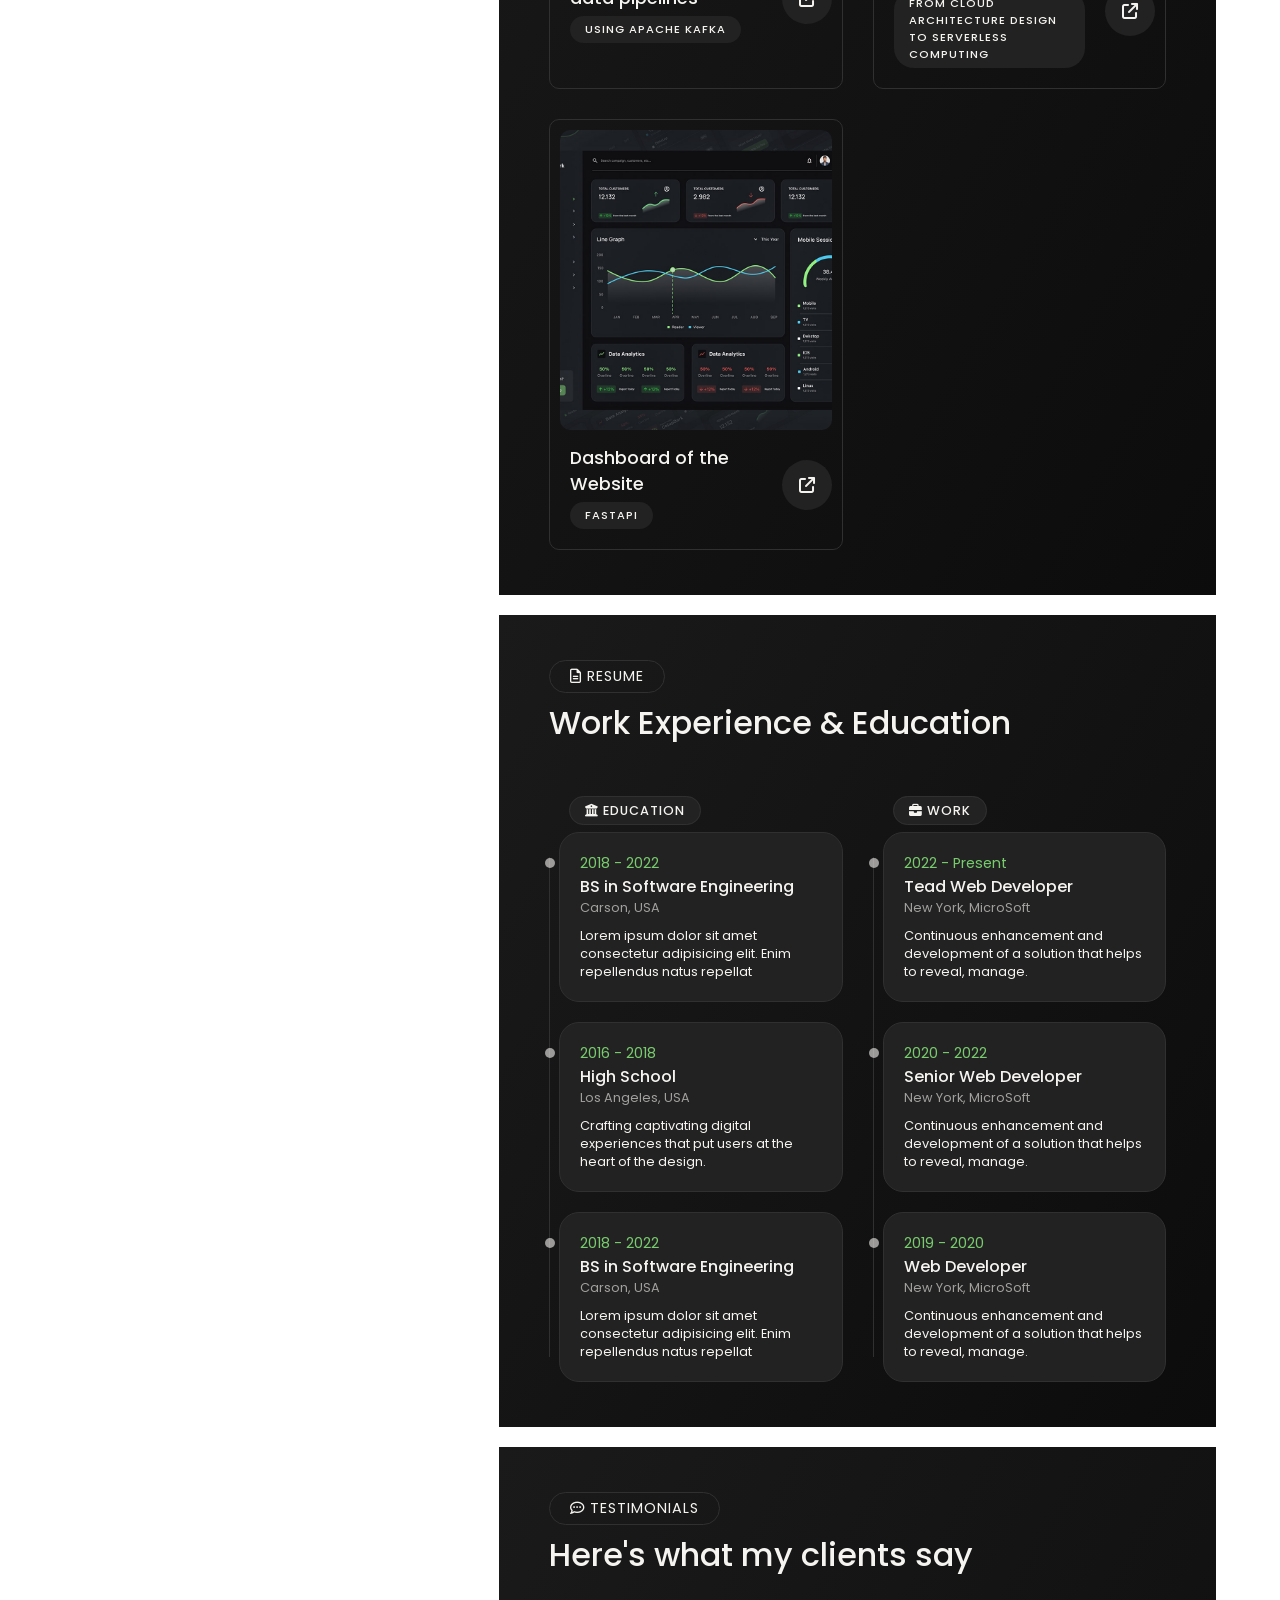
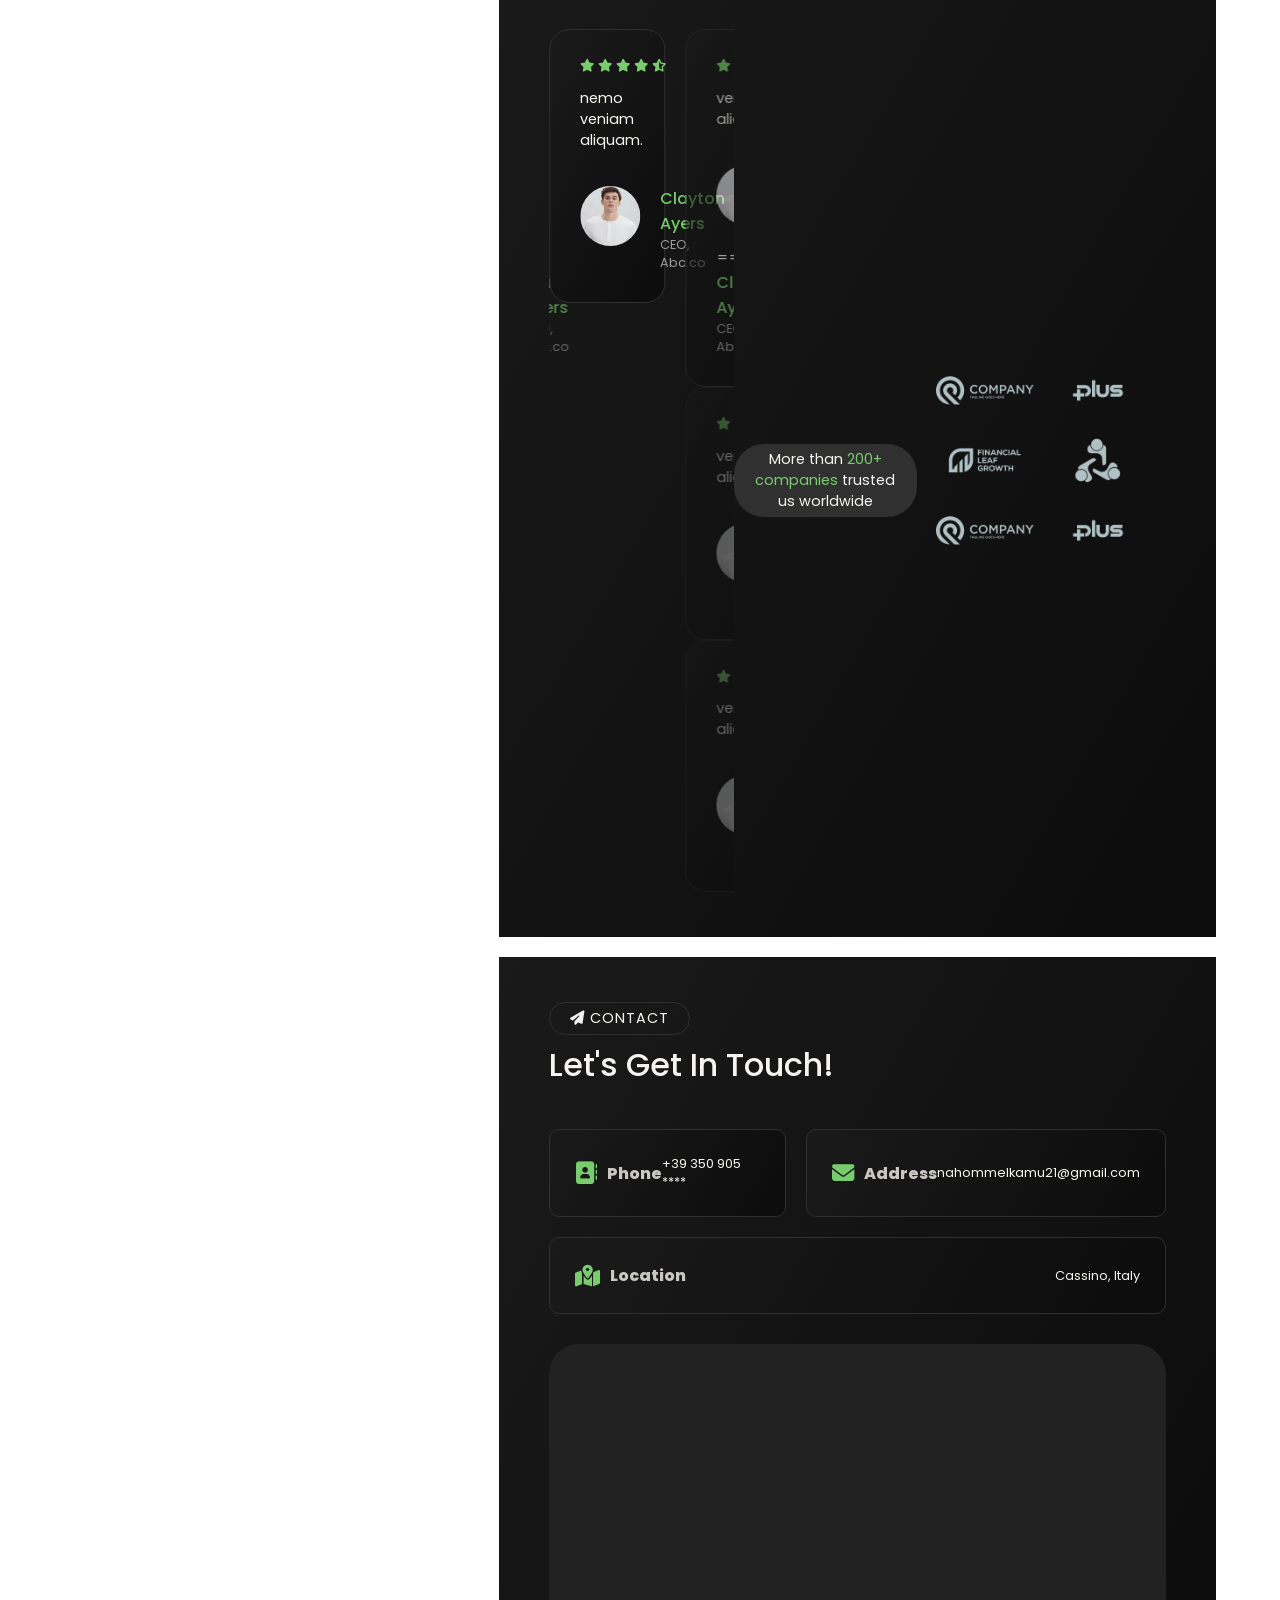
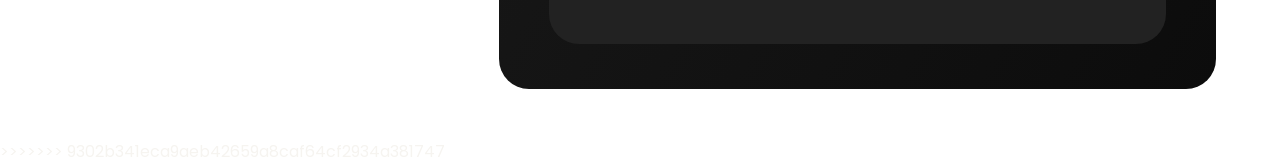
==== commit 6e9ceb3b: "Resolve merge conflicts in index.html and profile.jpg" ====
--- a/index.html
+++ b/index.html
@@ -83,7 +83,10 @@
                     <div class="user-profile-container">
                         <!--img-->
                         <div class="user-profile-img">
+<<<<<<< HEAD
                             <!-- Make sure the file name and extension match exactly in your images folder -->
+=======
+>>>>>>> 9302b341eca9aeb42659a8caf64cf2934a381747
                             <img src="images/profile.jpg" alt="Nahom Worku" />
                         </div>
                         <!--text-->
@@ -114,7 +117,11 @@
 
             <!--==About-us============================-->
             <section id="about-us" class="section-container">
+<<<<<<< HEAD
                 <h3>Hello, I'm <span id="role">Data Scientist</span></h3>
+=======
+                <h3>Hello, I'm <span id="role">Cloud Architect</span></h3>
+>>>>>>> 9302b341eca9aeb42659a8caf64cf2934a381747
                 <h1>Building AI-Driven Systems... a <span>Data Engineer</span> with expertise in Automation and Cloud Solutions.</h1>
                 <p>Experienced in designing intelligent backend architectures, AI automation, and cloud-based solutions. Strong background in data science, API development, and scalable infrastructure, combining advanced analytics with automation to drive business impact.</p>
                 <!--projects-completed-numbers-->
@@ -738,4 +745,297 @@
                                             <img src="images/c1.jpg" alt="client" />
                                         </div>
                                         <!--text-->
-                                        <div class="client-profile-text">+<<<<<<< HEAD
+                                        <div class="client-profile-text">
+=======
+                                        <div class="client-profile-text">
+                                            <strong>Clayton Ayers</strong>
+                                            <span>CEO, Abc.co</span>
+                                        </div>
+                                    </div>
+                                </div>
+                            </div><!--slide-end-->
+
+                            <!--slide-->
+                            <div class="swiper-slide">
+                                <!--box-->
+                                <div class="testimonials-box bg-gredient">
+                                    <!--review-->
+                                    <div class="testimonials-reviews">
+                                        <i class="fa-solid fa-star"></i>
+                                        <i class="fa-solid fa-star"></i>
+                                        <i class="fa-solid fa-star"></i>
+                                        <i class="fa-solid fa-star"></i>
+                                        <i class="fa-solid fa-star"></i>
+                                    </div>
+                                    <p>veniam aliquam.</p>
+                                    <div class="client-profile">
+                                        <!--img-->
+                                        <div class="client-profile-img">
+                                            <img src="images/c1.jpg" alt="client" />
+                                        </div>
+                                        <!--text-->
+                                        <div class="client-profile-text">
+                                            <strong>Clayton Ayers</strong>
+                                            <span>CEO, Abc.co</span>
+                                        </div>
+                                    </div>
+                                </div>
+                            </div><!--slide-end-->
+
+                            <!--slide-->
+                            <div class="swiper-slide">
+                                <!--box-->
+                                <div class="testimonials-box bg-gredient">
+                                    <!--review-->
+                                    <div class="testimonials-reviews">
+                                        <i class="fa-solid fa-star"></i>
+                                        <i class="fa-solid fa-star"></i>
+                                        <i class="fa-solid fa-star"></i>
+                                        <i class="fa-solid fa-star"></i>
+                                        <i class="fa-solid fa-star"></i>
+                                    </div>
+                                    <p> veniam aliquam.</p>
+                                    <div class="client-profile">
+                                        <!--img-->
+                                        <div class="client-profile-img">
+                                            <img src="images/c1.jpg" alt="client" />
+                                        </div>
+                                        <!--text-->
+                                        <div class="client-profile-text">
+                                            <strong>Clayton Ayers</strong>
+                                            <span>CEO, Abc.co</span>
+                                        </div>
+                                    </div>
+                                </div>
+                            </div><!--slide-end-->
+
+                        </div>
+                        <div class="swiper-pagination"></div>
+                    </div>
+                </div>
+
+                <!--message-->
+                <p class="testimonials-message"  data-aos="fade-up">More than <span>200+ companies</span> trusted us worldwide</p>
+
+                <!--client-logos-->
+                <div class="client-logos"  data-aos="fade-up">
+                    <img src="images/b1.png" alt="logo"/>
+                    <img src="images/b2.png" alt="logo"/>
+                    <img src="images/b3.png" alt="logo"/>
+                    <img src="images/b4.png" alt="logo"/>
+                    <img src="images/b1.png" alt="logo"/>
+                    <img src="images/b2.png" alt="logo"/>
+                </div>
+
+            </section>
+
+            <!--==contact=================================-->
+            <section id="contact" class="section-container">
+                
+                <!--heading-->
+                <div class="section-heading">
+                    <span><i class="fa-solid fa-paper-plane"></i> Contact</span>
+                    <h3>Let's Get In Touch!</h3>
+                </div>
+
+                <!--container-->
+                <div class="contact-box-container">
+                    <!--box-->
+                    <div class="contact-box bg-gredient"  data-aos="fade-up">
+                        <!--icon-->
+                        <div class="contact-box-icon">
+                            <i class="fa-solid fa-address-book"></i>
+                            <strong>Phone</strong>
+                        </div>
+                        <!--detail-->
+                        <span>+39 350 905 ****</span>
+                    </div>
+                    <!--box-->
+                    <div class="contact-box bg-gredient"  data-aos="fade-up">
+                        <!--icon-->
+                        <div class="contact-box-icon">
+                            <i class="fa-solid fa-envelope"></i>
+                            <strong>Address</strong>
+                        </div>
+                        <!--detail-->
+                        <span>nahommelkamu21@gmail.com</span>
+                    </div>
+
+                     <!--box-->
+                     <div class="contact-box bg-gredient contact-box-location"  data-aos="fade-up">
+                        <!--icon-->
+                        <div class="contact-box-icon">
+                            <i class="fa-solid fa-map-location-dot"></i>
+                            <strong>Location</strong>
+                        </div>
+                        <!--detail-->
+                        <span>Cassino, Italy</span>
+                    </div>
+                </div>
+
+                <!--map-->
+                <div class="contact-map"  data-aos="fade-up">
+                    <iframe src="https://www.google.com/maps/embed?pb=!1m18!1m12!1m3!1d47822.636642129495!2d13.785947219601335!3d41.48444699957917!2m3!1f0!2f0!3f0!3m2!1i1024!2i768!4f13.1!3m3!1m2!1s0x133abc05c564be41%3A0x9eedaa5bd9141c33!2s03043%20Cassino%2C%20Province%20of%20Frosinone!5e0!3m2!1sen!2sit!4v1741031714566!5m2!1sen!2sit" width="600" height="450" style="border:0;" allowfullscreen="" loading="lazy" referrerpolicy="no-referrer-when-downgrade"></iframe>
+                </div>
+
+            </section>
+
+        </div>
+    </div>
+
+
+    <!-- Swiper JS -->
+    <script src="https://cdn.jsdelivr.net/npm/swiper@11/swiper-bundle.min.js"></script>
+    <!--aos for animation-->
+    <script src="https://unpkg.com/aos@2.3.1/dist/aos.js"></script>
+
+    <script>
+        // word Trasition Effect 
+        document.addEventListener("DOMContentLoaded", () => {
+            const roles = ["Data Architect", "Cloud Engineer", "Backend Developer"];
+            const roleElement = document.getElementById('role');
+            let roleIndex = 0;
+            let letterIndex = 0;
+            let typingInterval;
+
+            function typeRole() {
+                roleElement.style.opacity = 0;
+                setTimeout(() => {
+                    roleElement.textContent = "";
+                    letterIndex = 0;
+
+                    typingInterval = setInterval(() => {
+                        if (letterIndex < roles[roleIndex].length) {
+                            roleElement.textContent += roles[roleIndex].charAt(letterIndex);
+                            letterIndex++;
+                        }
+                        else {
+                            clearInterval(typingInterval);
+                            setTimeout(() => {
+                                roleIndex = (roleIndex + 1) % roles.length;
+                                typeRole();
+                            }, 1000);
+                        }
+                    }, 150);
+
+                    roleElement.style.opacity = 1;
+                }, 500);
+            }
+            // start typing tyhe first role
+            typeRole();
+        });
+
+        // project filter 
+        document.addEventListener("DOMContentLoaded", function () {
+            const filterButtons = document.querySelectorAll('.project-list li');
+            const projects = document.querySelectorAll(".project-box");
+
+            filterButtons.forEach((button) => {
+                button.addEventListener("click", () => {
+                    filterButtons.forEach((btn) => btn.classList.remove("active"));
+                    button.classList.add("active");
+
+                    const filter = button.getAttribute("data-filter");
+
+                    projects.forEach((project) => {
+                        if (filter === "all" || project.getAttribute("data-category") === filter) {
+                            project.style.display = "block";
+                        }
+                        else {
+                            project.style.display = "none";
+                        }
+                    });
+                });
+            });
+        });
+
+        //testimonials slider
+        var swiper = new Swiper(".mySwiper", {
+            slidesPerView: 1,
+            spaceBetween: 10,
+            pagination: {
+                el: ".swiper-pagination",
+                clickable: true,
+            },
+            autoplay: {
+                delay: 2500,
+                disableOnInteraction: false,
+            },
+            breakpoints: {
+                640: {
+                    slidesPerView: 1,
+                    spaceBetween: 20,
+                },
+                768: {
+                    slidesPerView: 1.5,
+                    spaceBetween: 20,
+                },
+                1024: {
+                    slidesPerView: 1.5,
+                    spaceBetween: 20,
+                },
+            },
+        });
+        
+        // Dark light mode 
+        document.addEventListener("DOMContentLoaded", function(){
+            const toggleButton = document.querySelector(".dark-light-btn");
+            const htmlElement = document.documentElement;
+
+            const currentMode = localStorage.getItem("mode");
+
+            if (currentMode === "light") {
+                htmlElement.classList.add("light-mode");
+                toggleButton.innerHTML = "<i class='fa-regular fa-moon' ></i>";
+            }
+
+            toggleButton.addEventListener("click", ()=>{
+                htmlElement.classList.toggle("light-mode");
+
+                //update the button icon
+                const isLightMode = htmlElement.classList.contains("light-mode");
+                toggleButton.innerHTML = isLightMode ? "<i class='fa-regular fa-moon' ></i>" : "<i class='fa-regular fa-sun'></i>" ;
+                
+                //save mode in local storage
+                localStorage.setItem("mode", isLightMode ? "light" : "dark");
+            });
+
+
+
+
+            // nav auto active on thier section 
+            const section = document.querySelectorAll("section");
+            const navLinks = document.querySelectorAll("ul li a");
+
+            function setActiveLink(){
+                let currentSection = "";
+
+                section.forEach((section) =>{
+                    const sectionTop = section.offsetTop;
+                    const sectionHeight = section.offsetHeight;
+
+                    if (window.scrollY >= sectionTop - sectionHeight / 3) {
+                        currentSection = section.getAttribute("id");
+                    }
+                });
+
+                navLinks.forEach((link)=>{
+                    link.classList.remove("active");
+                    if (link.getAttribute("href") === `#${currentSection}`) {
+                        link.classList.add("active");
+                    }
+                })
+            }
+
+            window.addEventListener("scroll", setActiveLink);
+        });
+
+        //aos install
+        AOS.init();
+
+    </script>
+</body>
+
+</html>
+>>>>>>> 9302b341eca9aeb42659a8caf64cf2934a381747
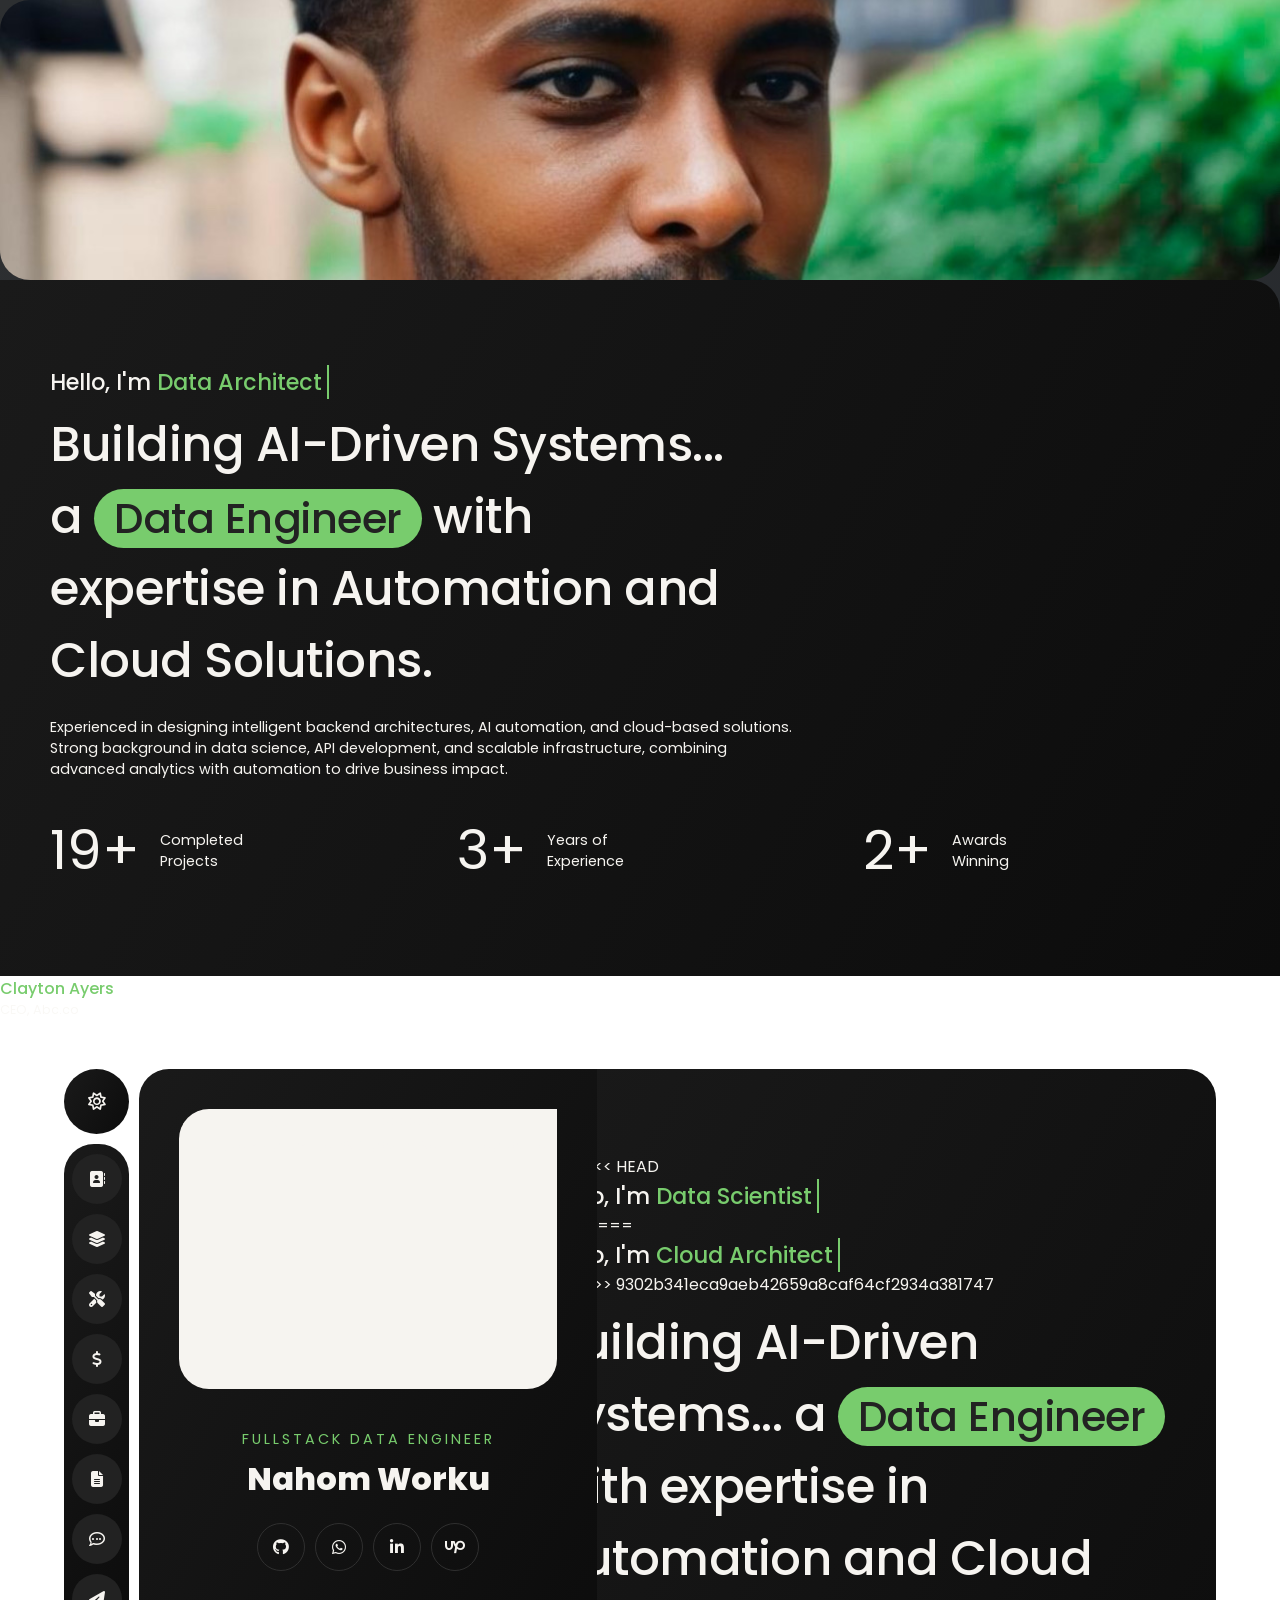
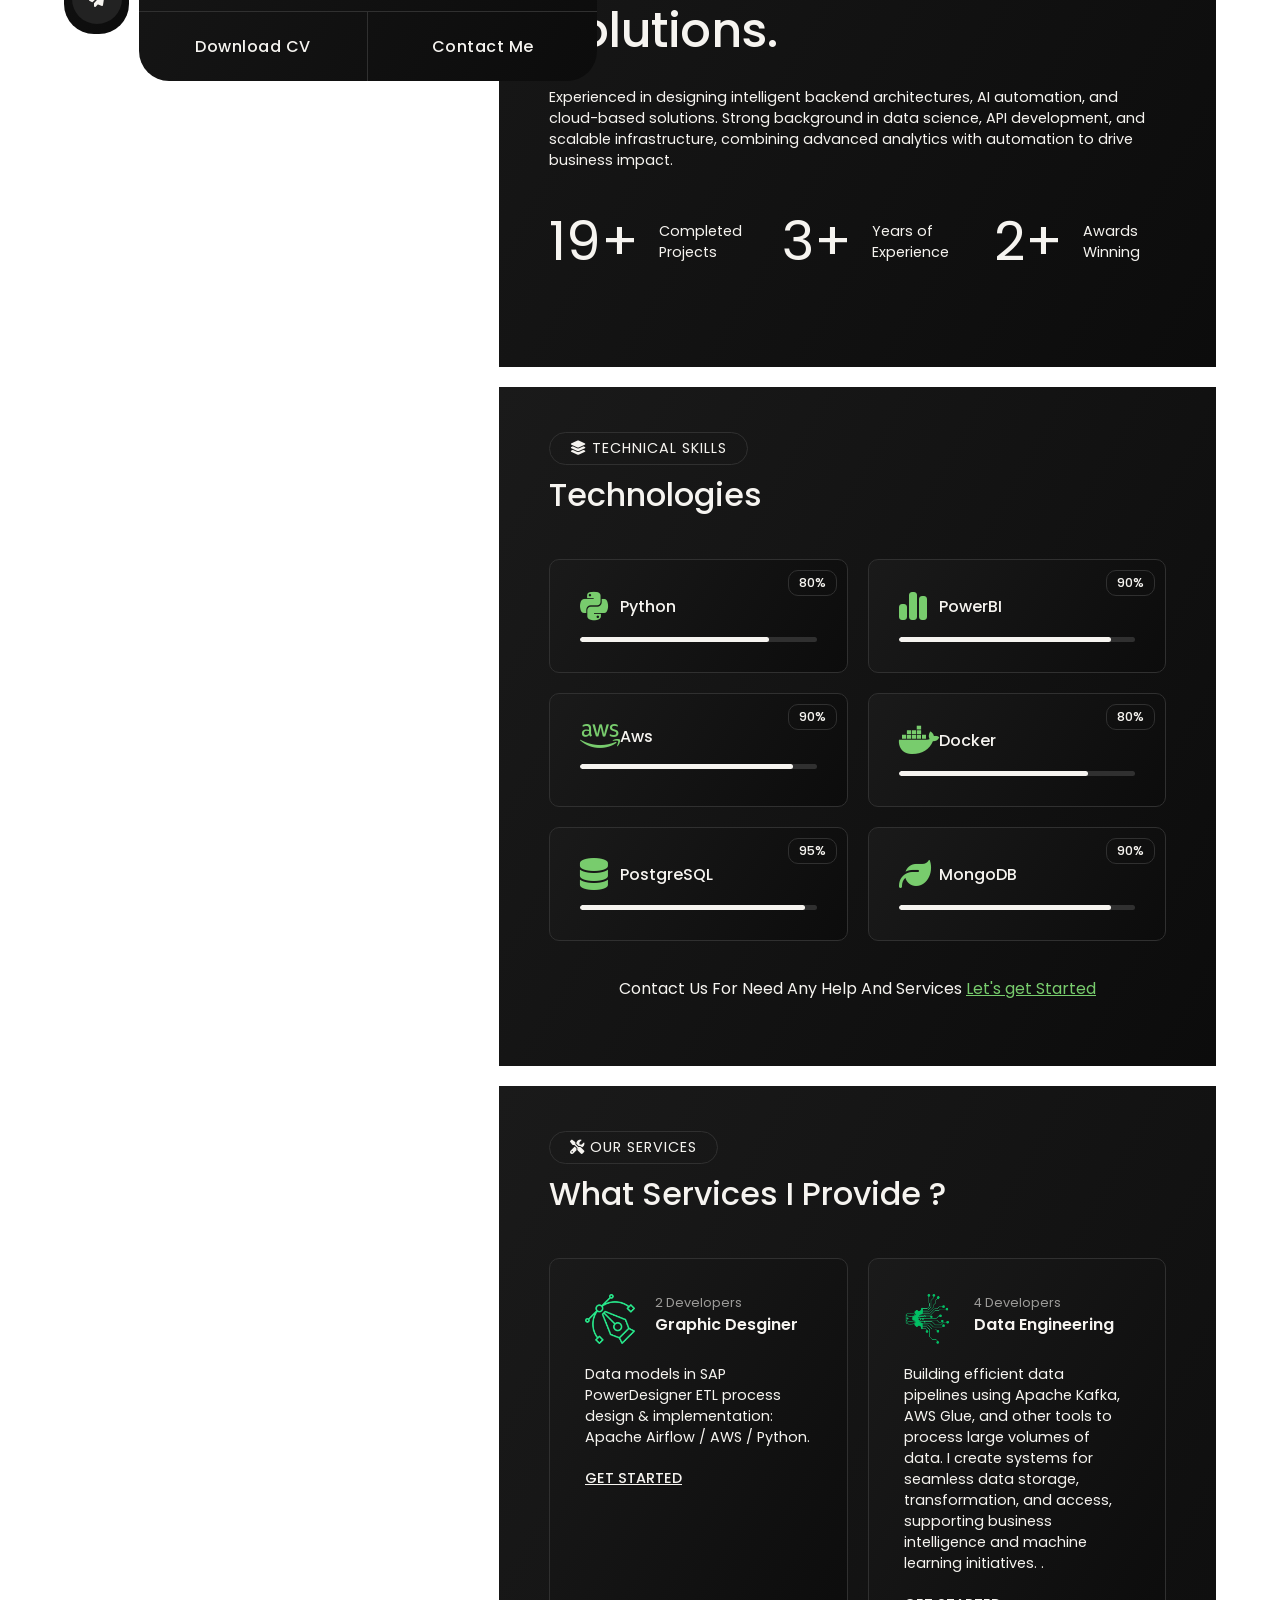
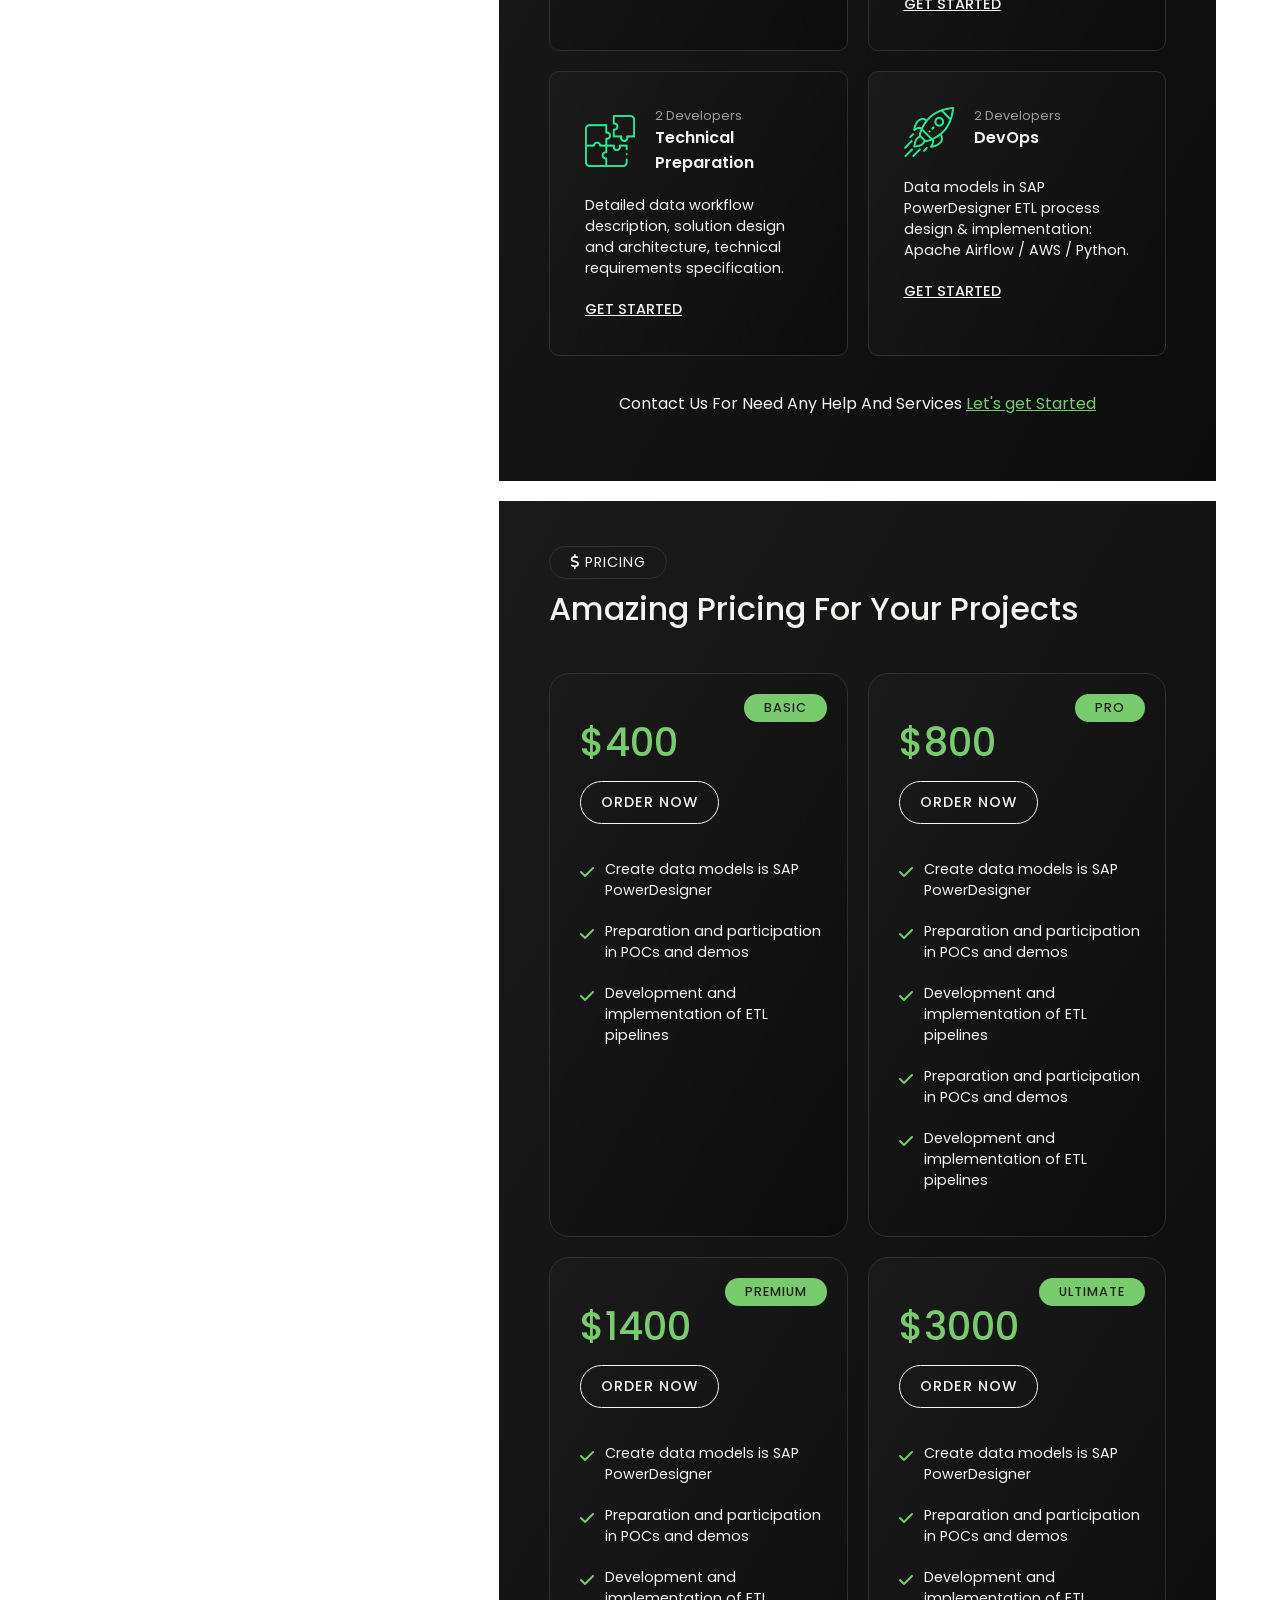
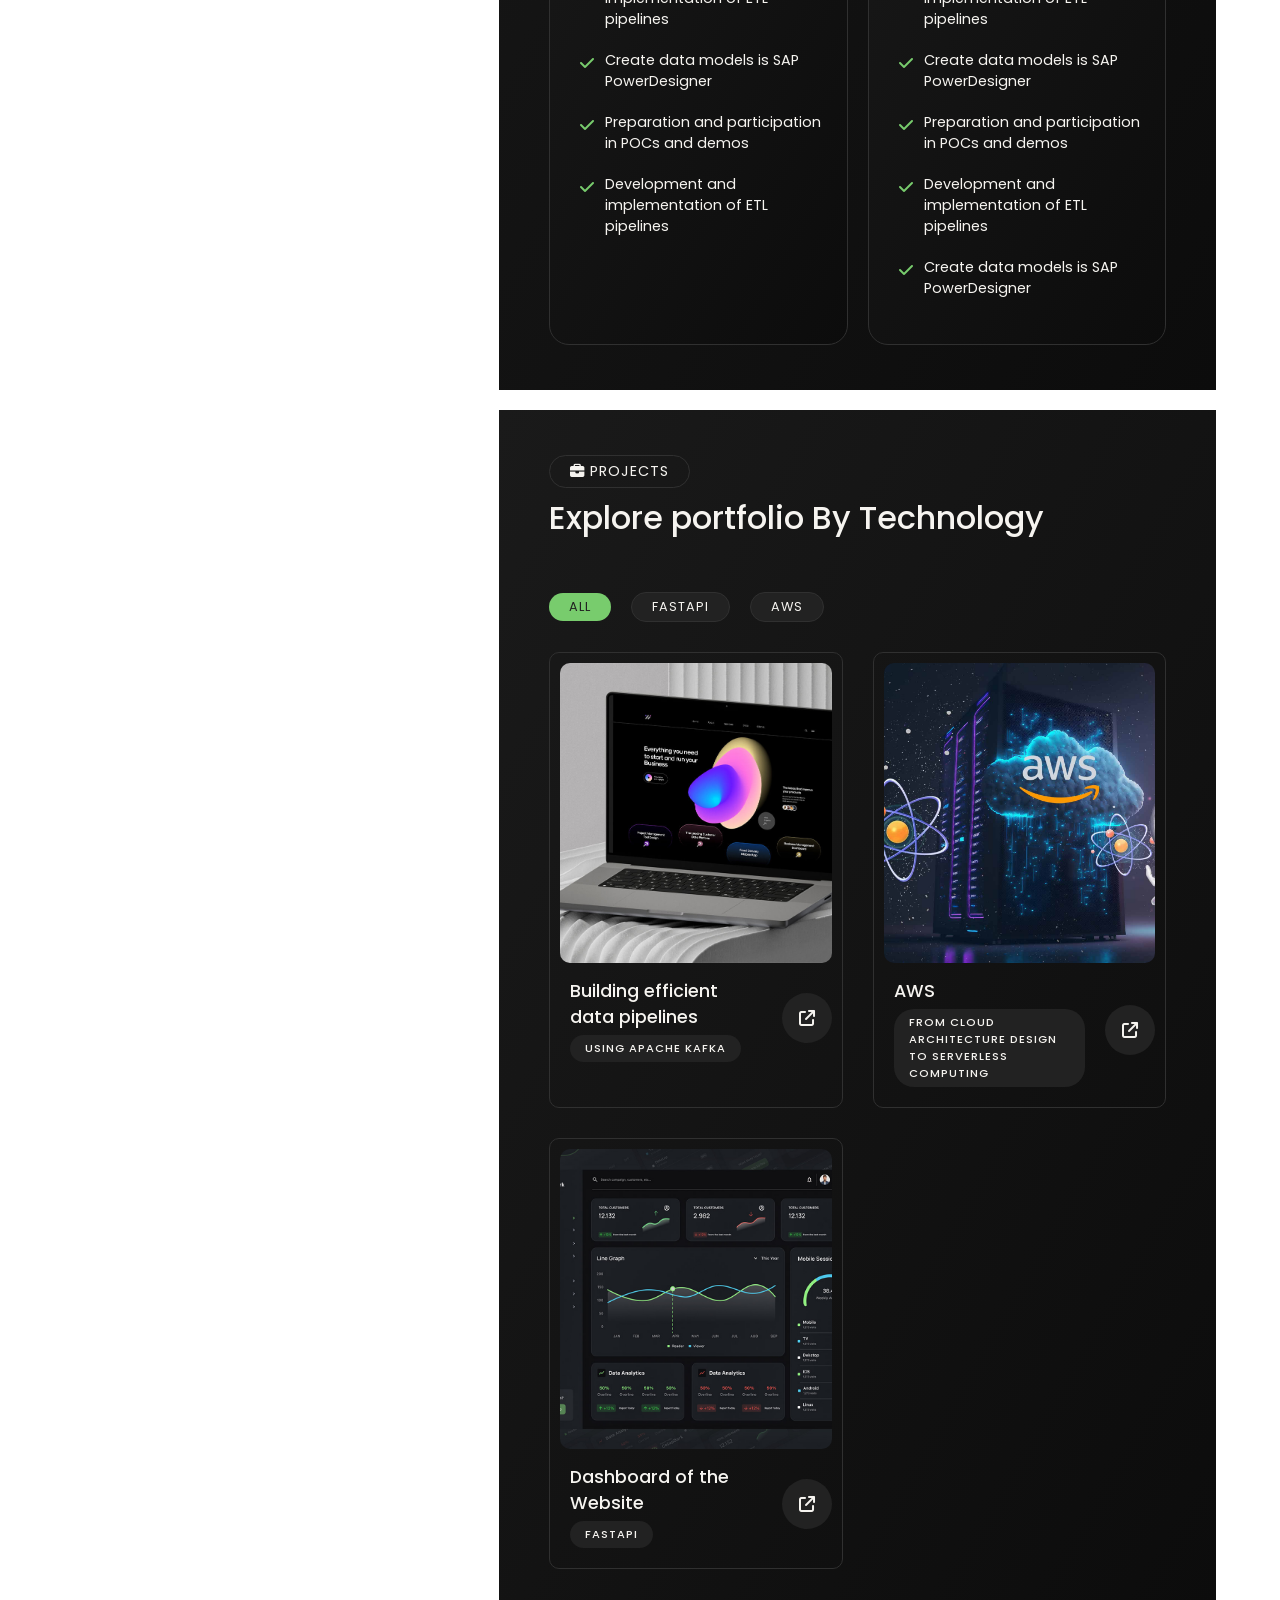
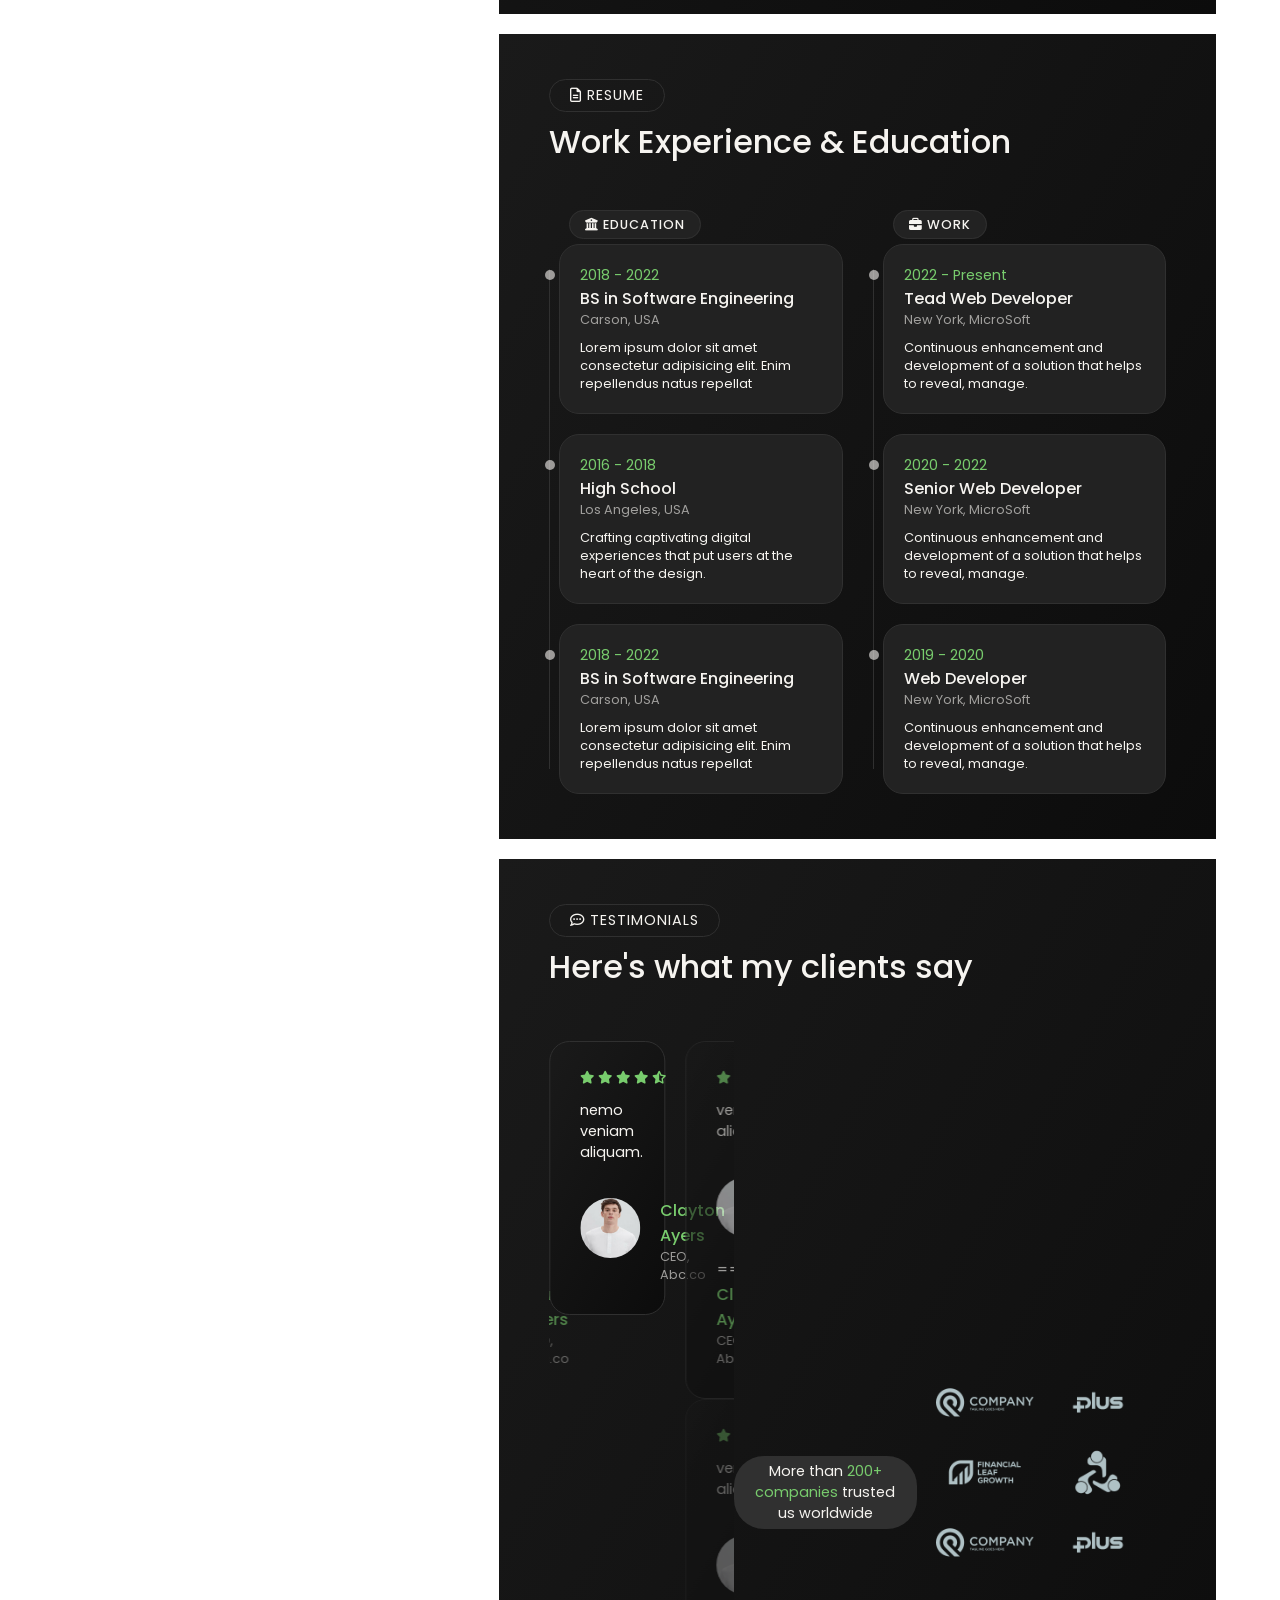
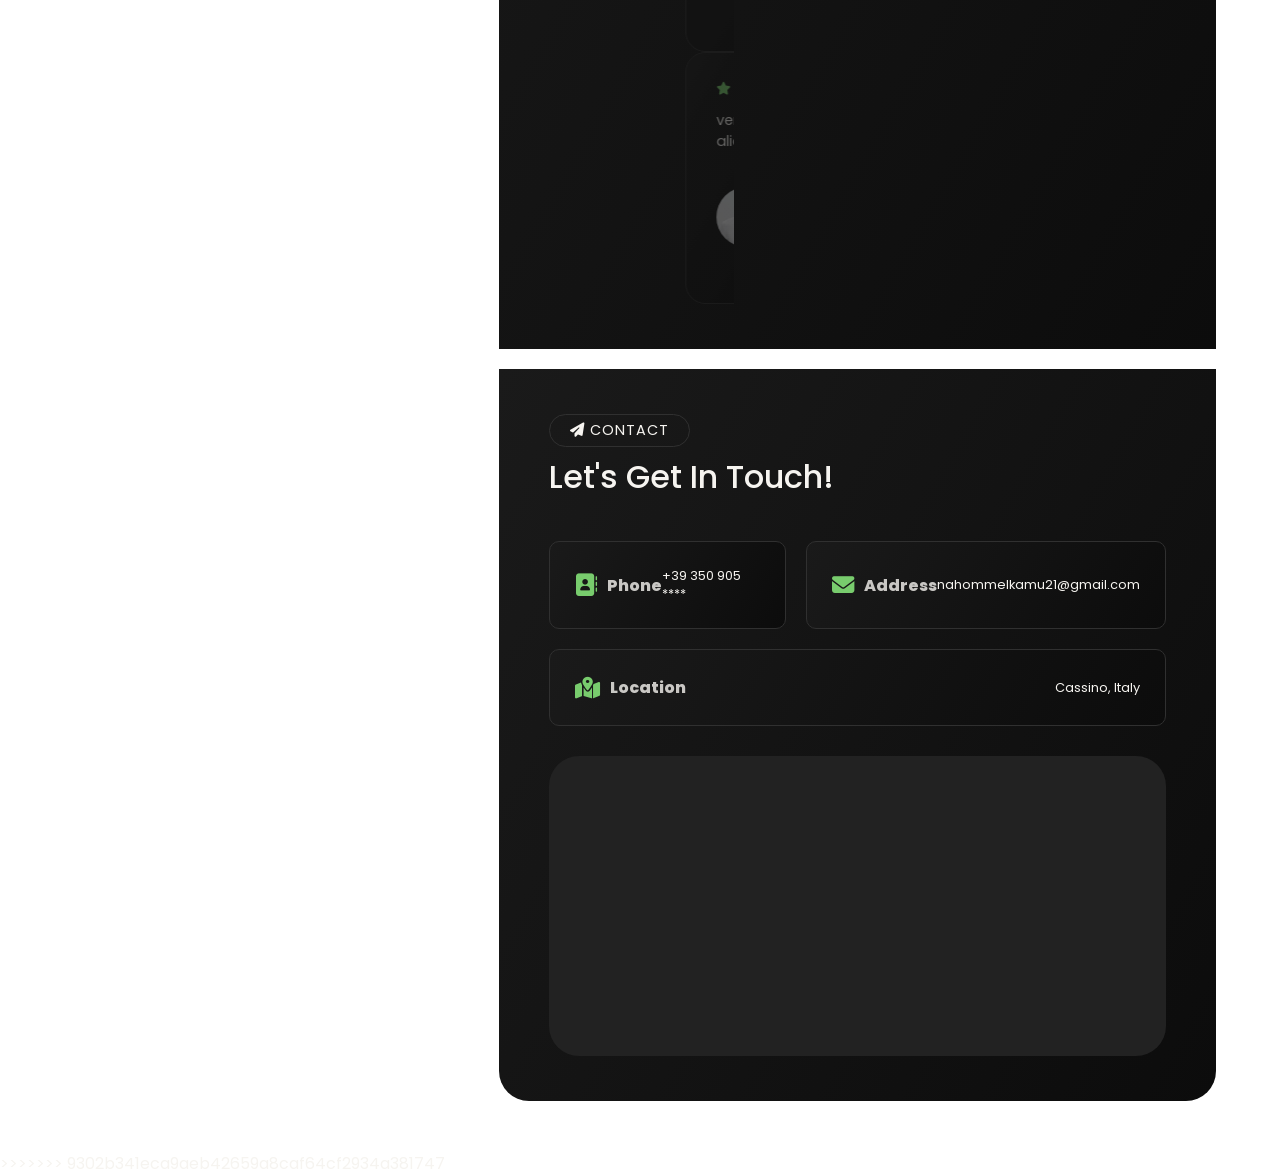
==== commit 9603fcf7: "profile part" ====
--- a/index.html
+++ b/index.html
@@ -1,4 +1,38 @@
-<!DOCTYPE html>
+<!-- ...existing code... -->
+<div class="user-profile-img">
+    <img src="images/profile.jpg" alt="Nahom Worku" />
+</div>
+<!-- ...existing code... -->
+<section id="about-us" class="section-container">
+    <h3>Hello, I'm <span id="role">Data Scientist</span></h3>
+    <h1>Building AI-Driven Systems... a <span>Data Engineer</span> with expertise in Automation and Cloud Solutions.</h1>
+    <p>Experienced in designing intelligent backend architectures, AI automation, and cloud-based solutions. Strong background in data science, API development, and scalable infrastructure, combining advanced analytics with automation to drive business impact.</p>
+    <!--projects-completed-numbers-->
+    <div class="project-container-about">
+        <!--box-->
+        <div class="project-container-box">
+            <span>19+</span>
+            <strong>Completed Projects</strong>
+        </div>
+        <!--box-->
+        <div class="project-container-box">
+            <span>3+</span>
+            <strong>Years of Experience</strong>
+        </div>
+        <!--box-->
+        <div class="project-container-box">
+            <span>2+</span>
+            <strong>Awards Winning</strong>
+        </div>
+    </div>
+</section>
+<!-- ...existing code... -->
+<!-- In testimonials section, remove all conflict markers and keep only one set of client-profile-text -->
+<div class="client-profile-text">
+    <strong>Clayton Ayers</strong>
+    <span>CEO, Abc.co</span>
+</div>
+<!-- ...existing code... --><!DOCTYPE html>
 <html lang="en">
 
 <head>
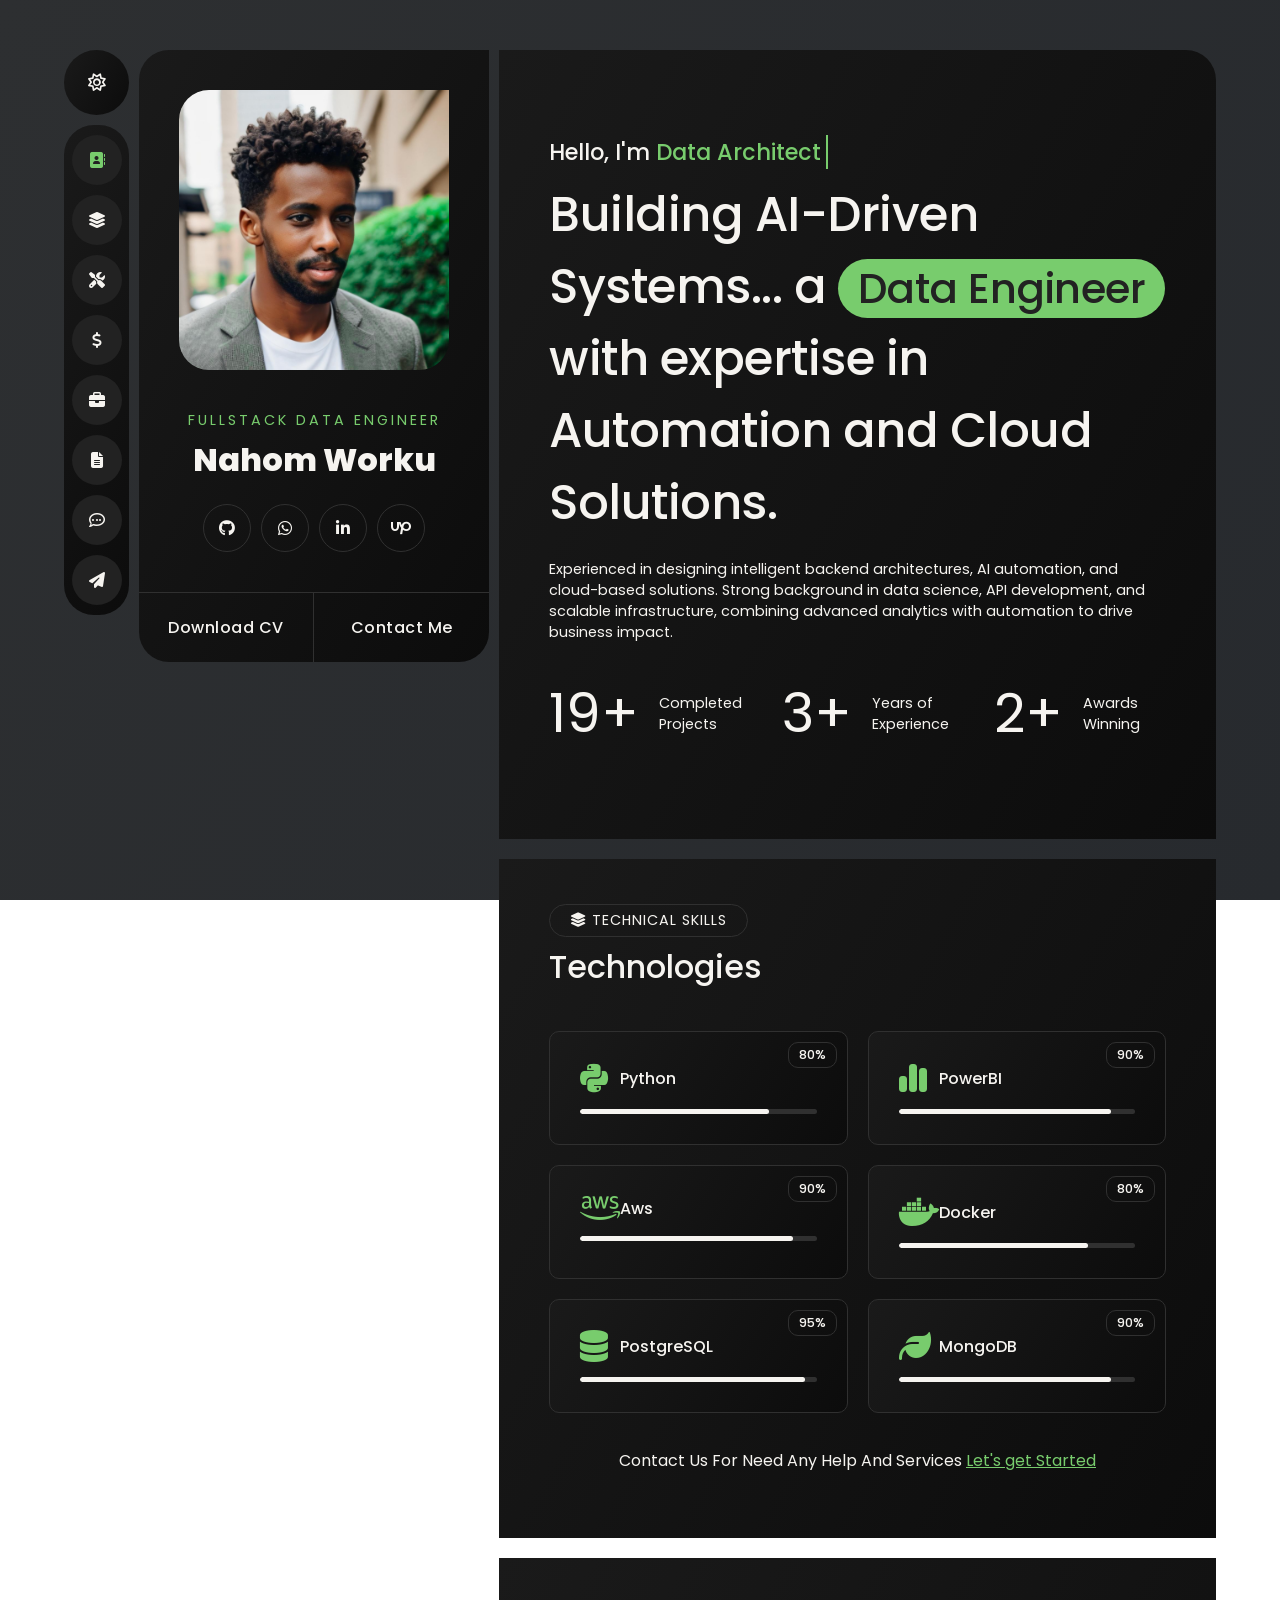
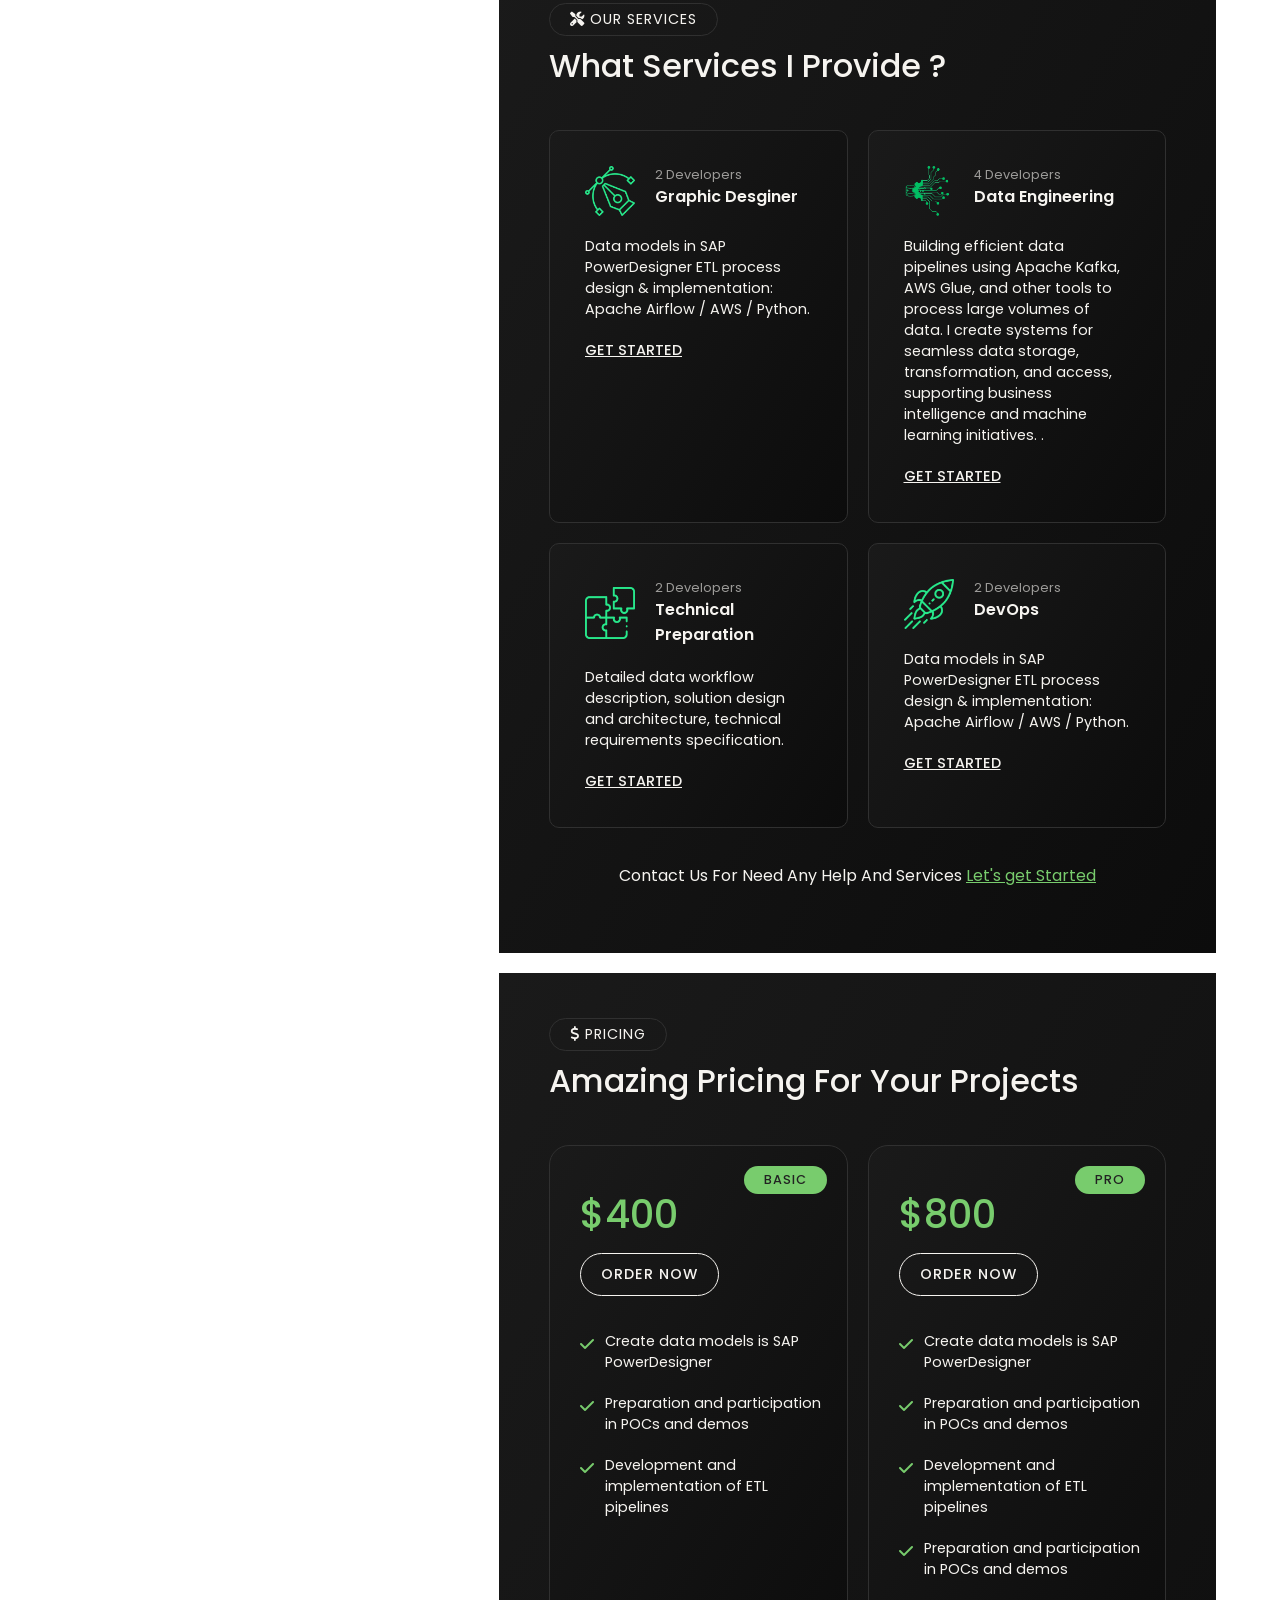
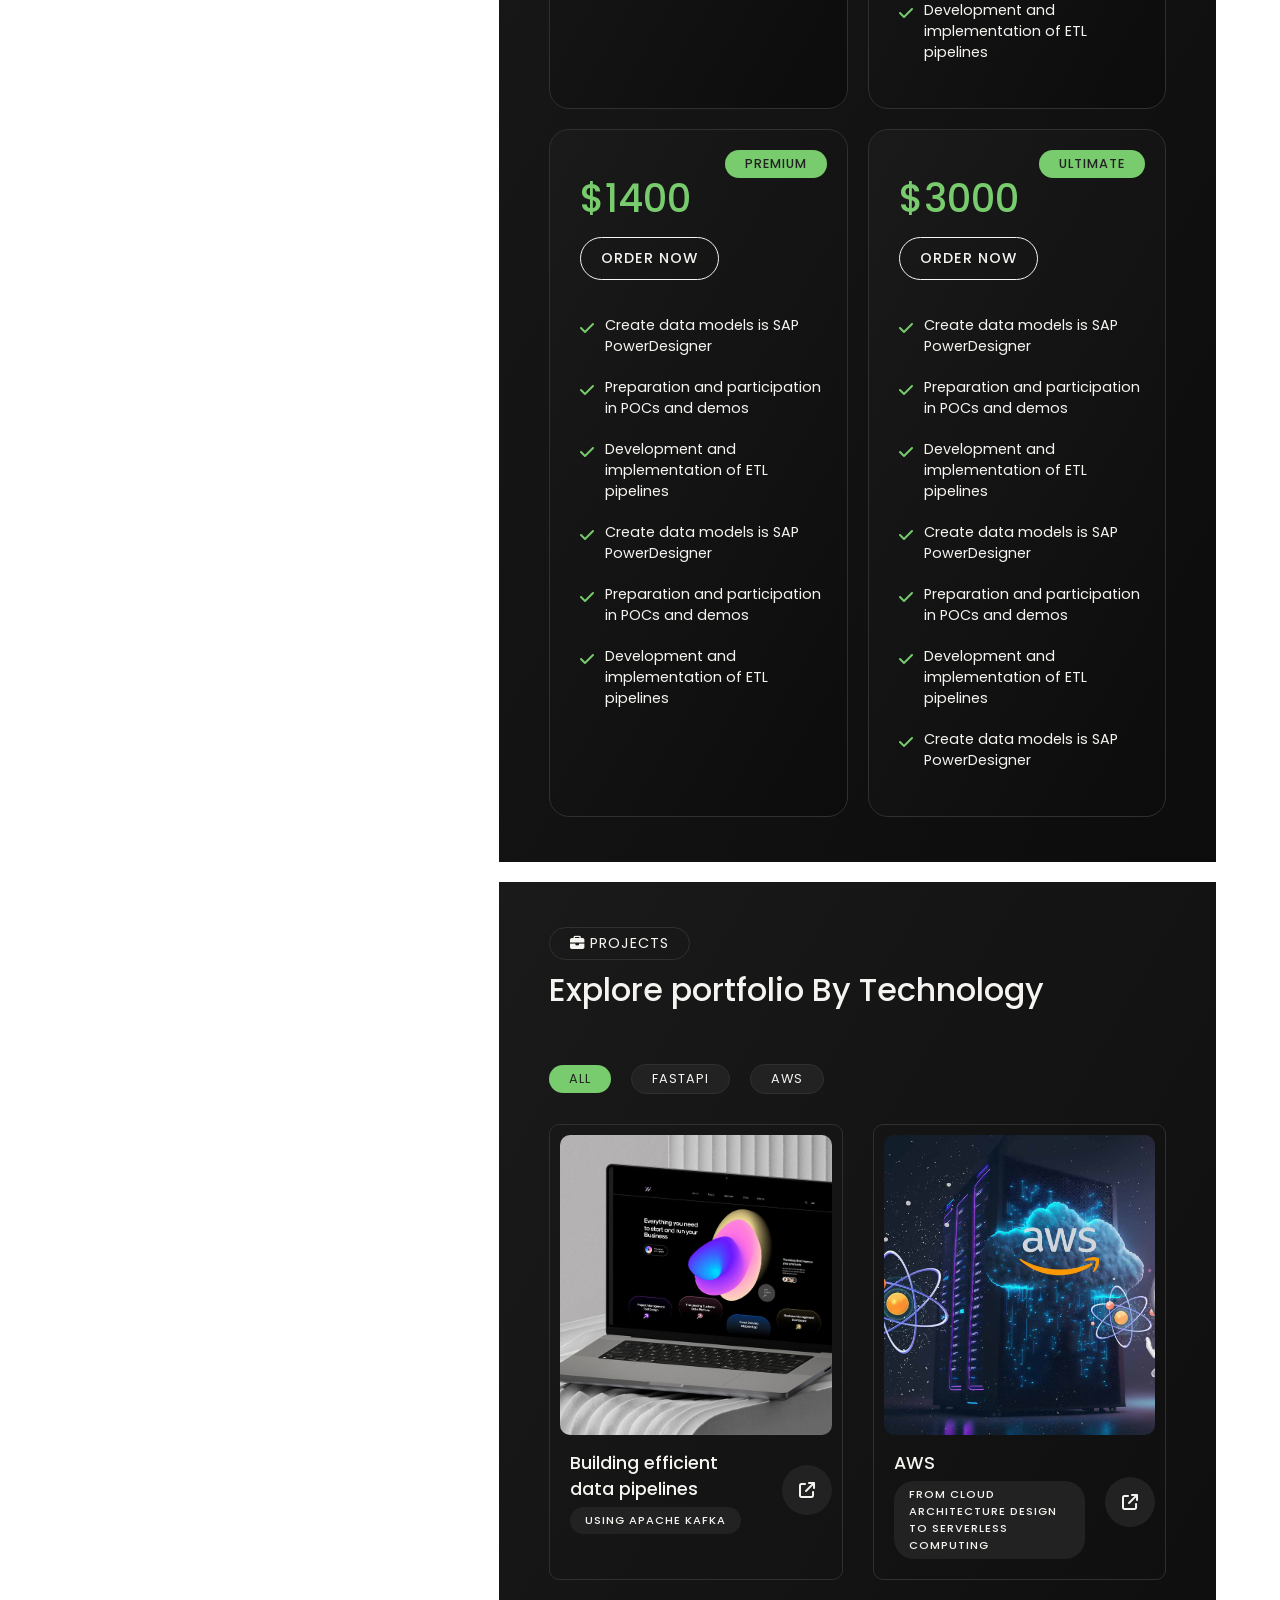
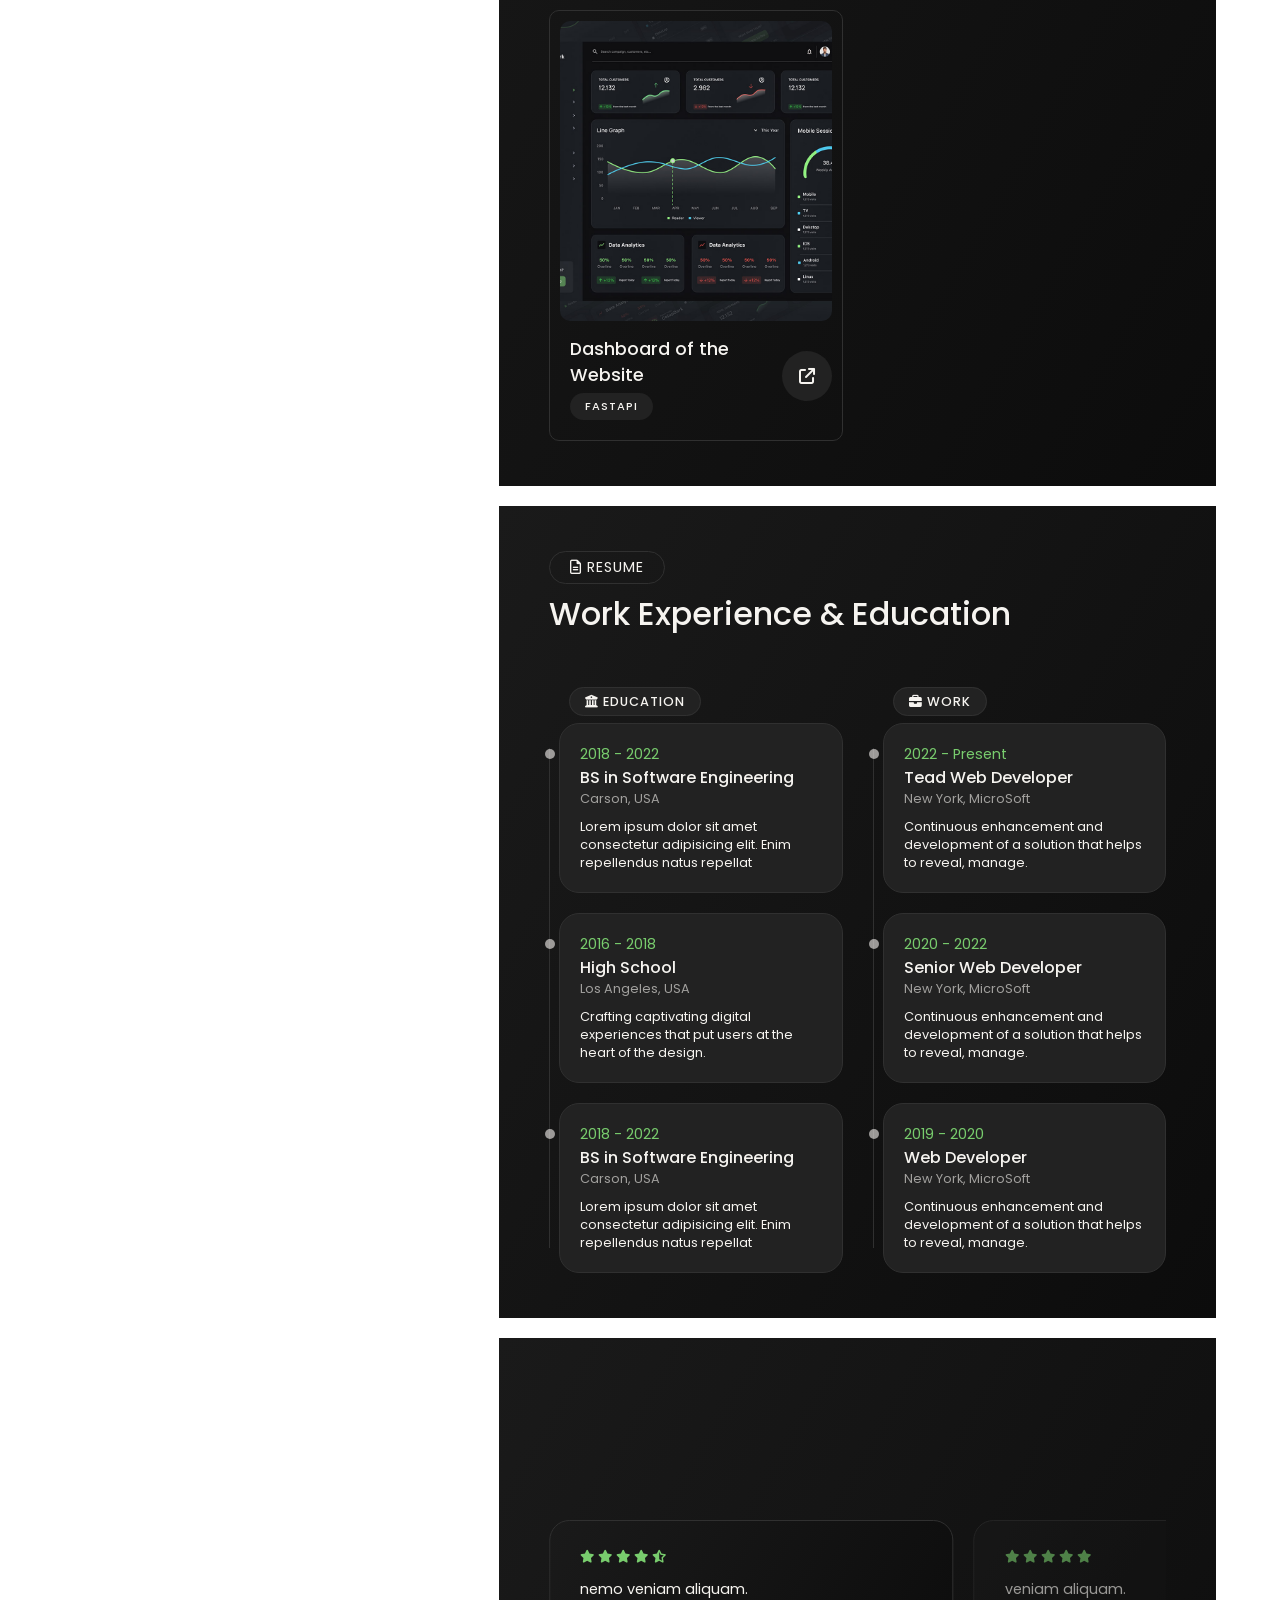
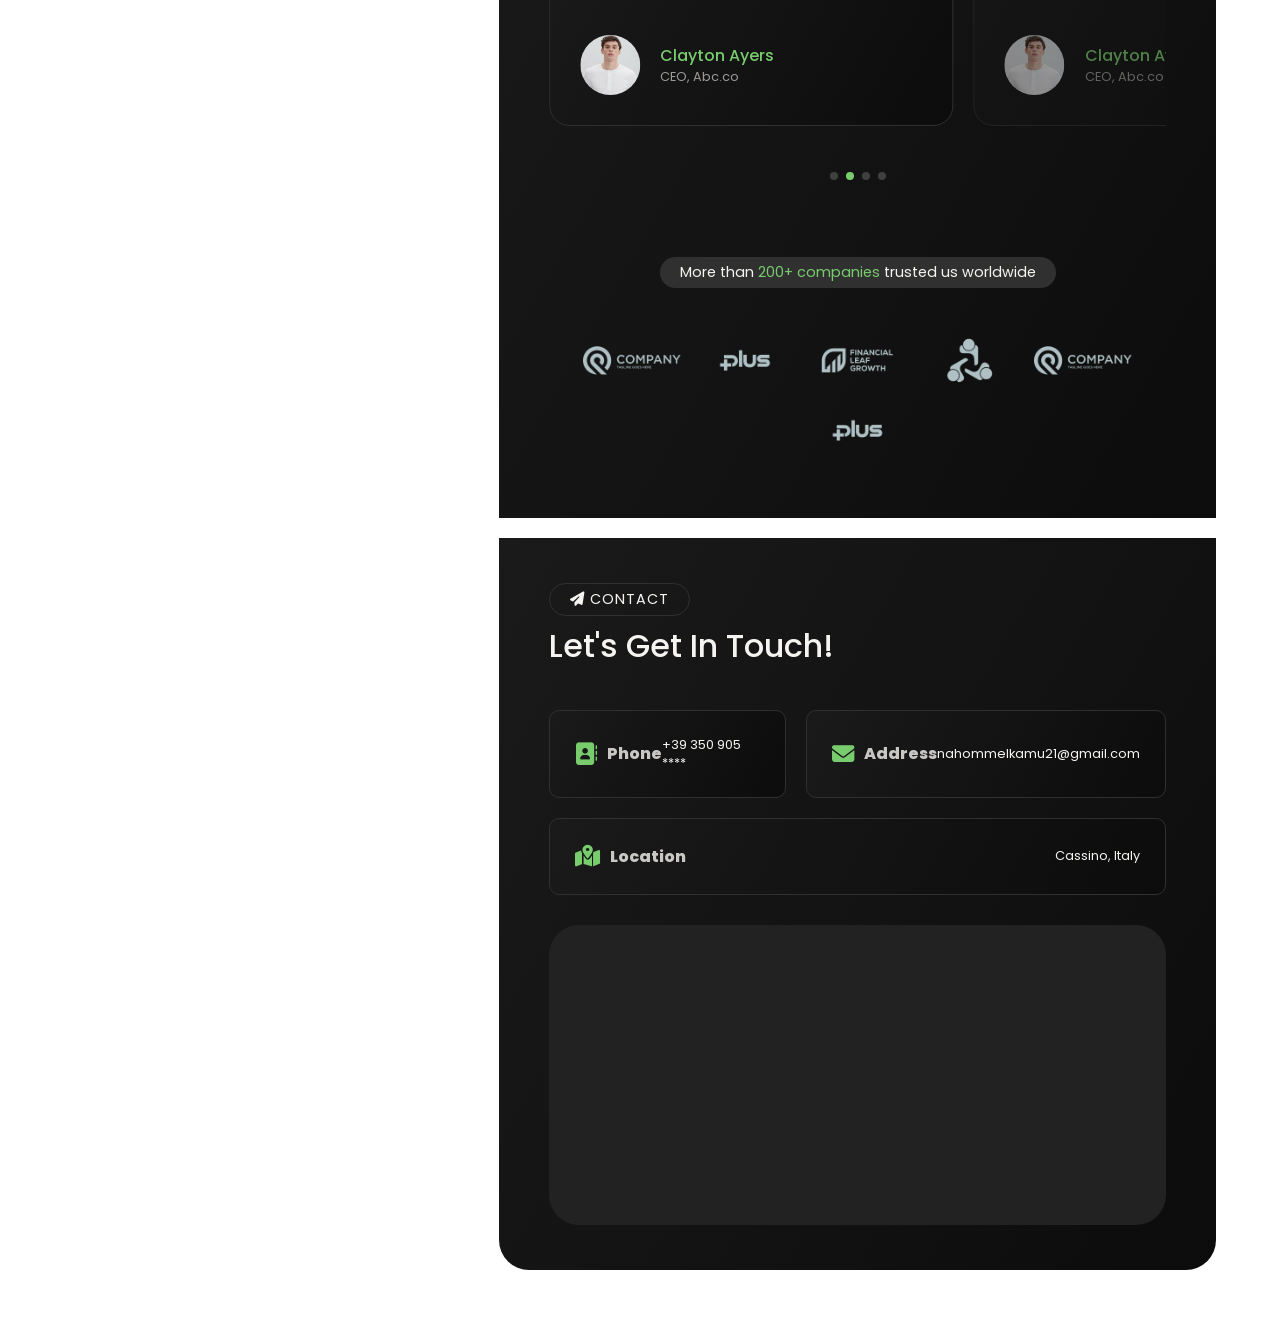
==== commit 8f53cd32: "check" ====
--- a/index.html
+++ b/index.html
@@ -1,38 +1,4 @@
-<!-- ...existing code... -->
-<div class="user-profile-img">
-    <img src="images/profile.jpg" alt="Nahom Worku" />
-</div>
-<!-- ...existing code... -->
-<section id="about-us" class="section-container">
-    <h3>Hello, I'm <span id="role">Data Scientist</span></h3>
-    <h1>Building AI-Driven Systems... a <span>Data Engineer</span> with expertise in Automation and Cloud Solutions.</h1>
-    <p>Experienced in designing intelligent backend architectures, AI automation, and cloud-based solutions. Strong background in data science, API development, and scalable infrastructure, combining advanced analytics with automation to drive business impact.</p>
-    <!--projects-completed-numbers-->
-    <div class="project-container-about">
-        <!--box-->
-        <div class="project-container-box">
-            <span>19+</span>
-            <strong>Completed Projects</strong>
-        </div>
-        <!--box-->
-        <div class="project-container-box">
-            <span>3+</span>
-            <strong>Years of Experience</strong>
-        </div>
-        <!--box-->
-        <div class="project-container-box">
-            <span>2+</span>
-            <strong>Awards Winning</strong>
-        </div>
-    </div>
-</section>
-<!-- ...existing code... -->
-<!-- In testimonials section, remove all conflict markers and keep only one set of client-profile-text -->
-<div class="client-profile-text">
-    <strong>Clayton Ayers</strong>
-    <span>CEO, Abc.co</span>
-</div>
-<!-- ...existing code... --><!DOCTYPE html>
+<!DOCTYPE html>
 <html lang="en">
 
 <head>
@@ -117,10 +83,6 @@
                     <div class="user-profile-container">
                         <!--img-->
                         <div class="user-profile-img">
-<<<<<<< HEAD
-                            <!-- Make sure the file name and extension match exactly in your images folder -->
-=======
->>>>>>> 9302b341eca9aeb42659a8caf64cf2934a381747
                             <img src="images/profile.jpg" alt="Nahom Worku" />
                         </div>
                         <!--text-->
@@ -151,11 +113,7 @@
 
             <!--==About-us============================-->
             <section id="about-us" class="section-container">
-<<<<<<< HEAD
                 <h3>Hello, I'm <span id="role">Data Scientist</span></h3>
-=======
-                <h3>Hello, I'm <span id="role">Cloud Architect</span></h3>
->>>>>>> 9302b341eca9aeb42659a8caf64cf2934a381747
                 <h1>Building AI-Driven Systems... a <span>Data Engineer</span> with expertise in Automation and Cloud Solutions.</h1>
                 <p>Experienced in designing intelligent backend architectures, AI automation, and cloud-based solutions. Strong background in data science, API development, and scalable infrastructure, combining advanced analytics with automation to drive business impact.</p>
                 <!--projects-completed-numbers-->
@@ -779,9 +737,6 @@
                                             <img src="images/c1.jpg" alt="client" />
                                         </div>
                                         <!--text-->
-<<<<<<< HEAD
-                                        <div class="client-profile-text">
-=======
                                         <div class="client-profile-text">
                                             <strong>Clayton Ayers</strong>
                                             <span>CEO, Abc.co</span>
@@ -803,33 +758,6 @@
                                         <i class="fa-solid fa-star"></i>
                                     </div>
                                     <p>veniam aliquam.</p>
-                                    <div class="client-profile">
-                                        <!--img-->
-                                        <div class="client-profile-img">
-                                            <img src="images/c1.jpg" alt="client" />
-                                        </div>
-                                        <!--text-->
-                                        <div class="client-profile-text">
-                                            <strong>Clayton Ayers</strong>
-                                            <span>CEO, Abc.co</span>
-                                        </div>
-                                    </div>
-                                </div>
-                            </div><!--slide-end-->
-
-                            <!--slide-->
-                            <div class="swiper-slide">
-                                <!--box-->
-                                <div class="testimonials-box bg-gredient">
-                                    <!--review-->
-                                    <div class="testimonials-reviews">
-                                        <i class="fa-solid fa-star"></i>
-                                        <i class="fa-solid fa-star"></i>
-                                        <i class="fa-solid fa-star"></i>
-                                        <i class="fa-solid fa-star"></i>
-                                        <i class="fa-solid fa-star"></i>
-                                    </div>
-                                    <p> veniam aliquam.</p>
                                     <div class="client-profile">
                                         <!--img-->
                                         <div class="client-profile-img">
@@ -1071,5 +999,4 @@
     </script>
 </body>
 
-</html>
->>>>>>> 9302b341eca9aeb42659a8caf64cf2934a381747
+</html>
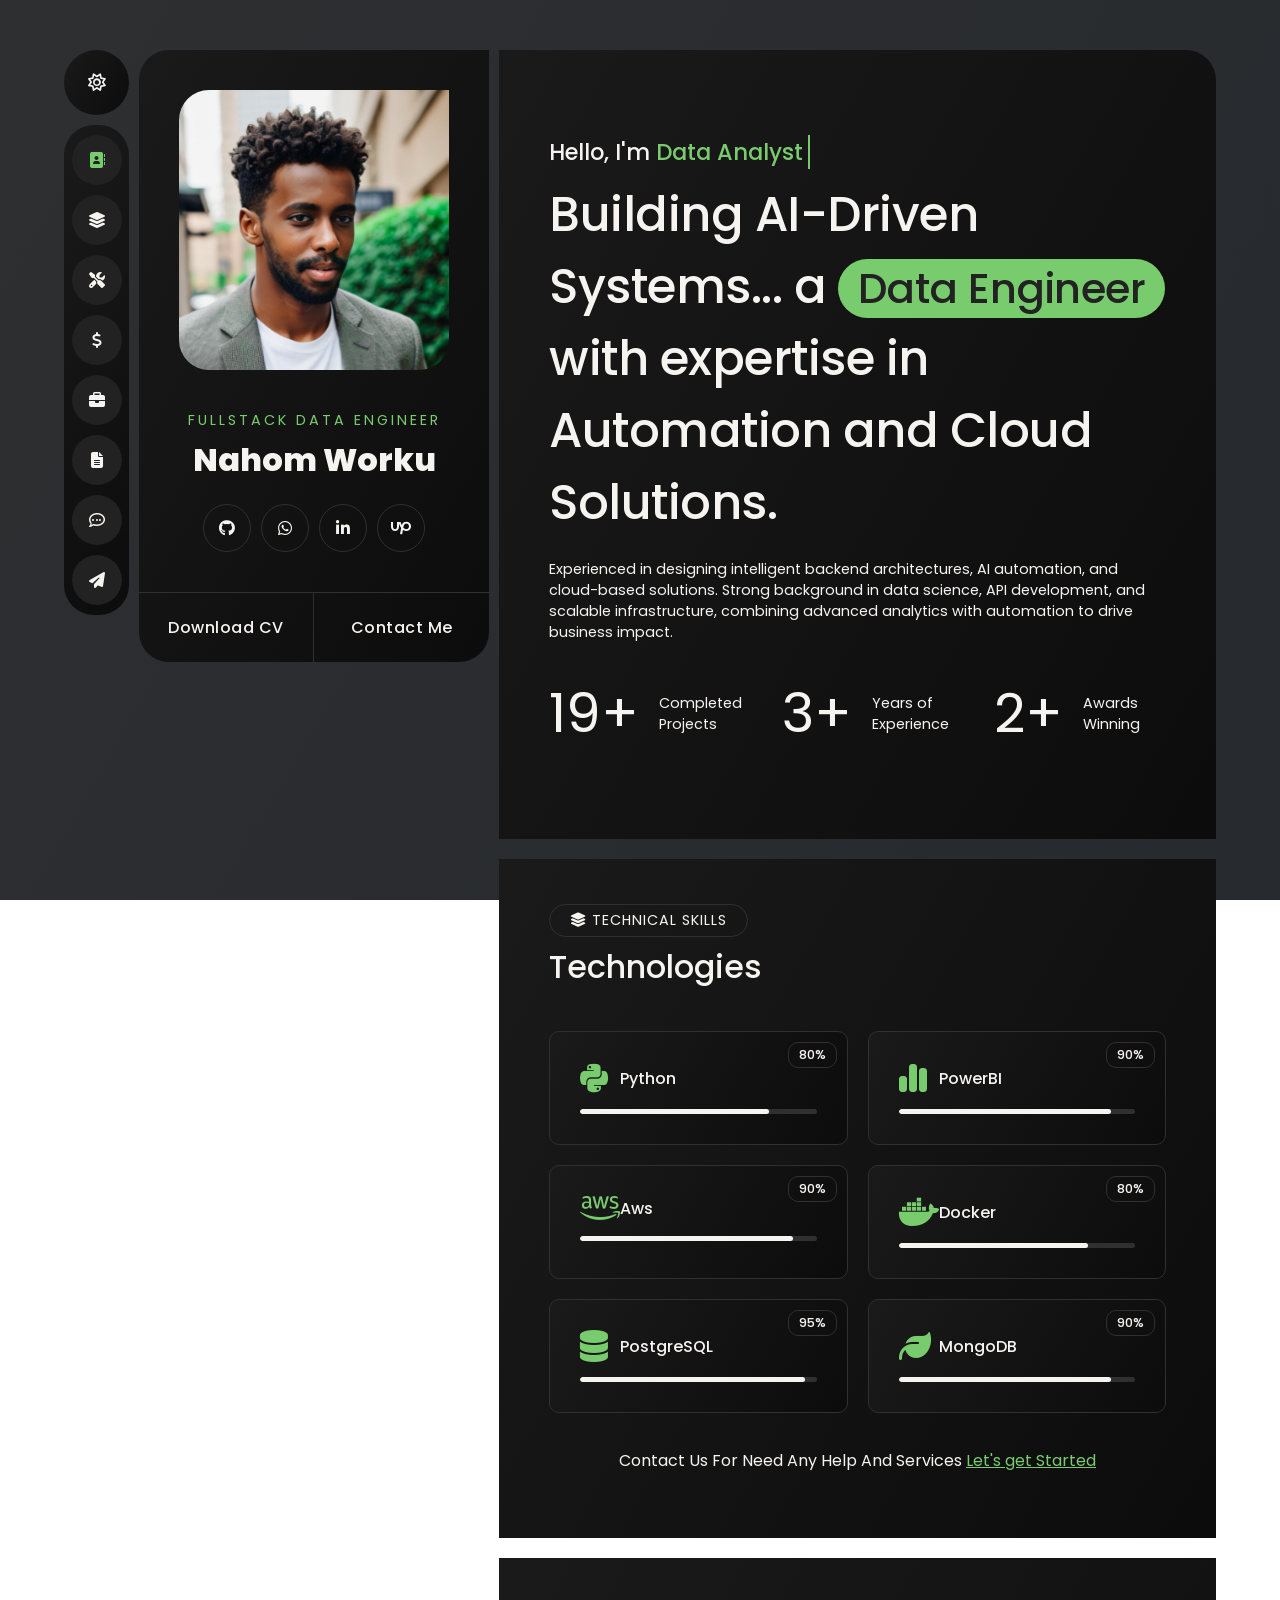
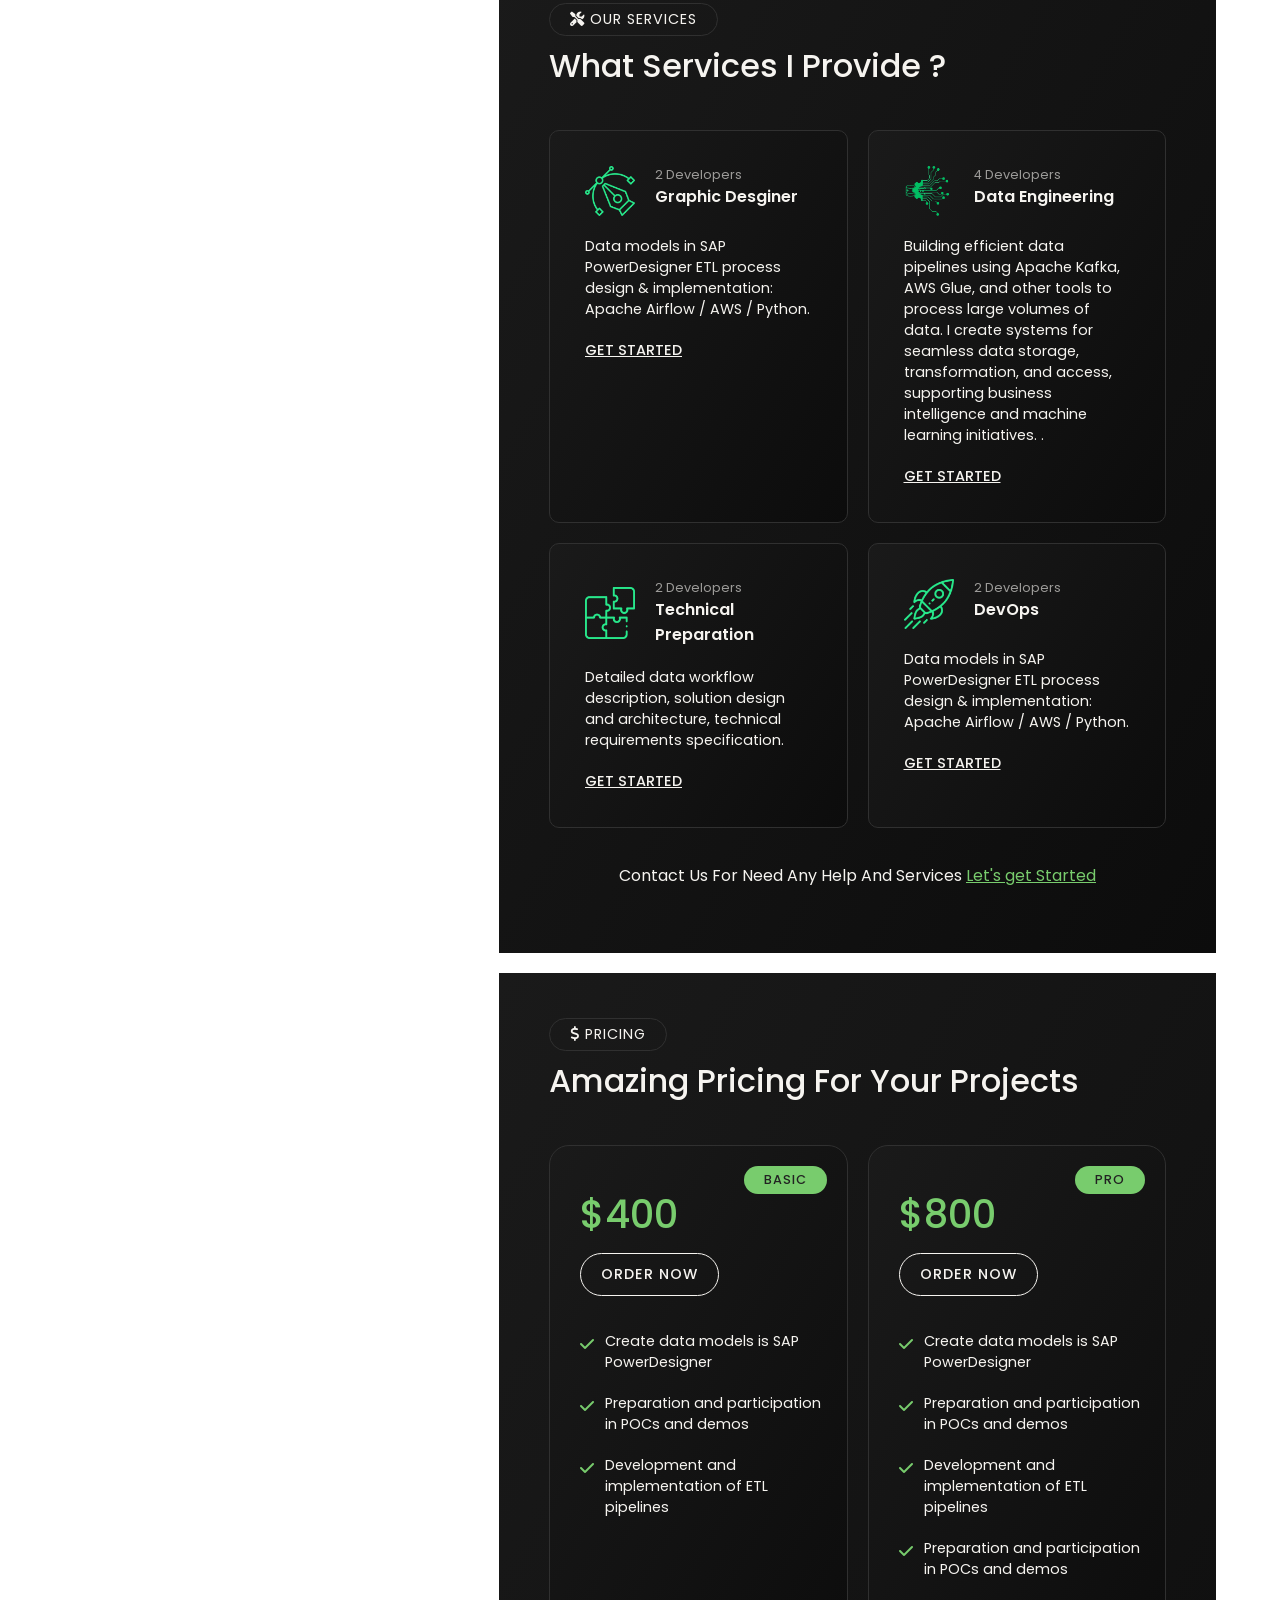
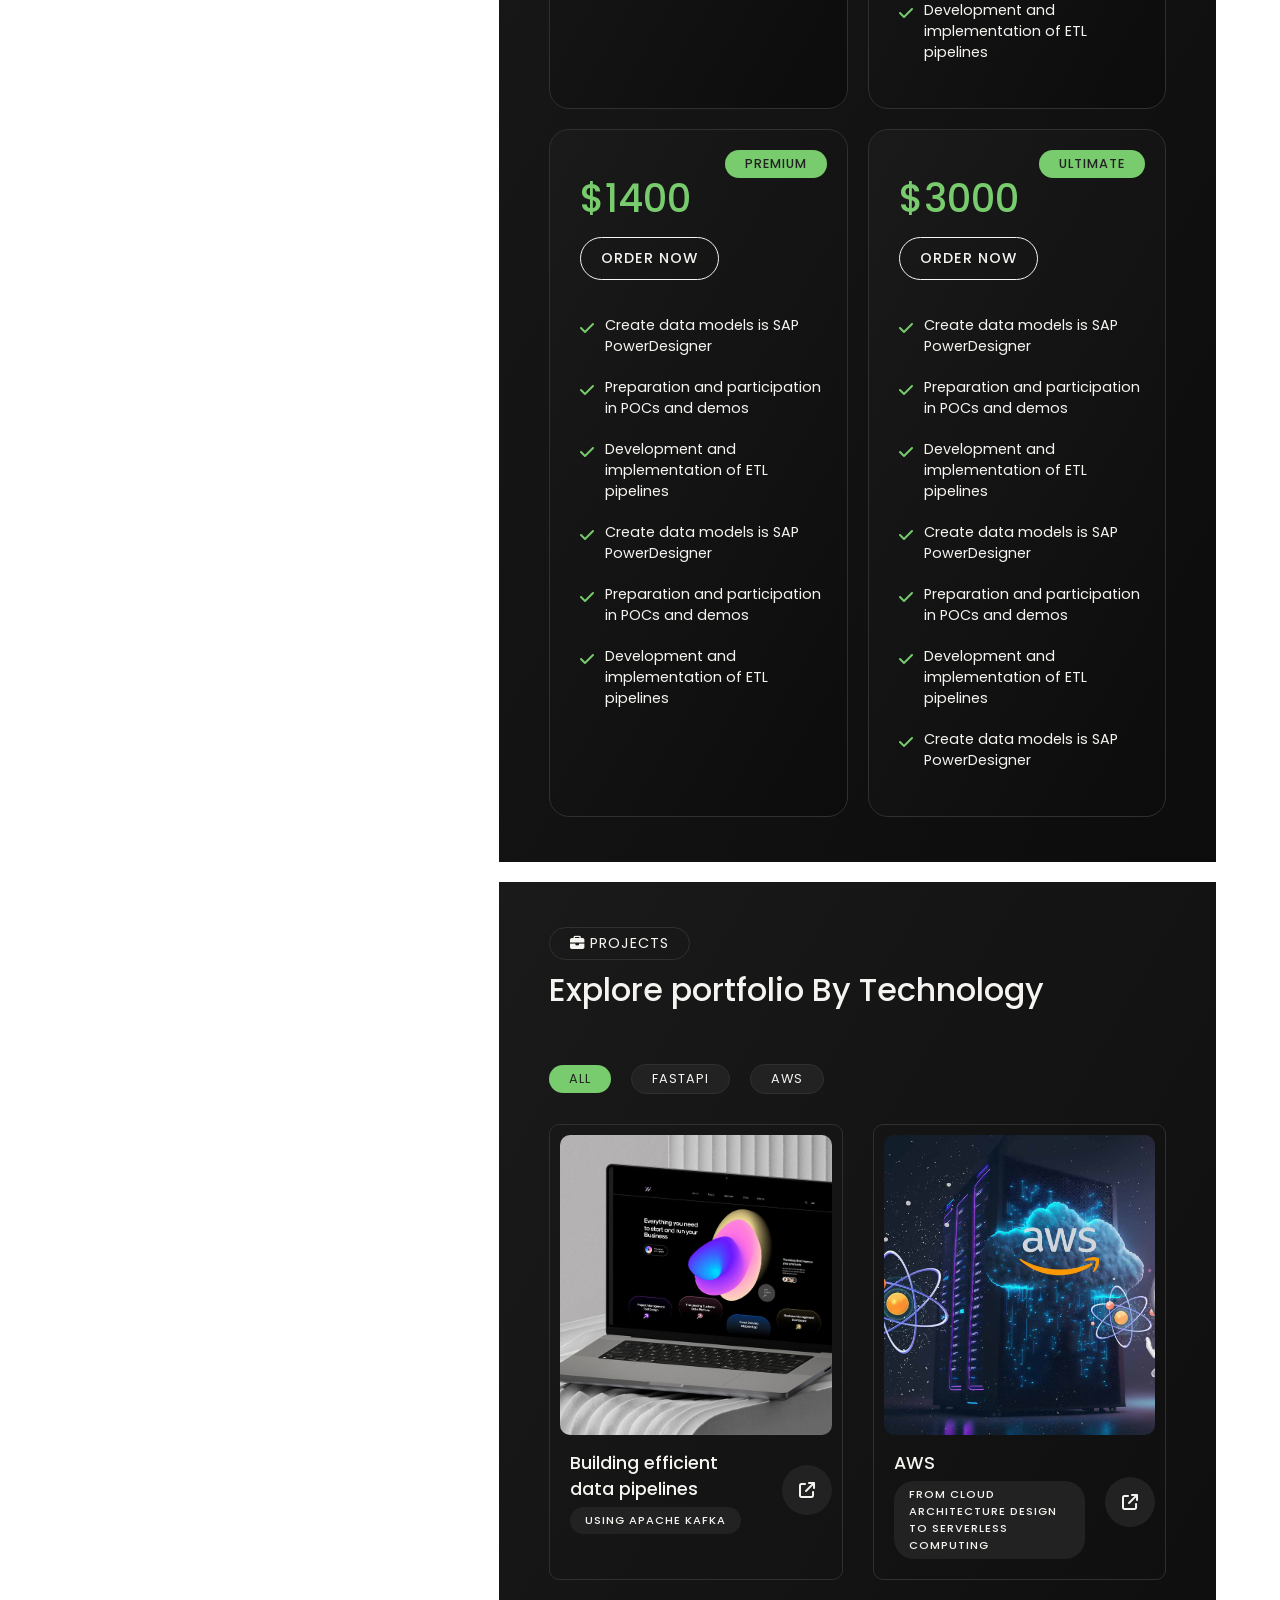
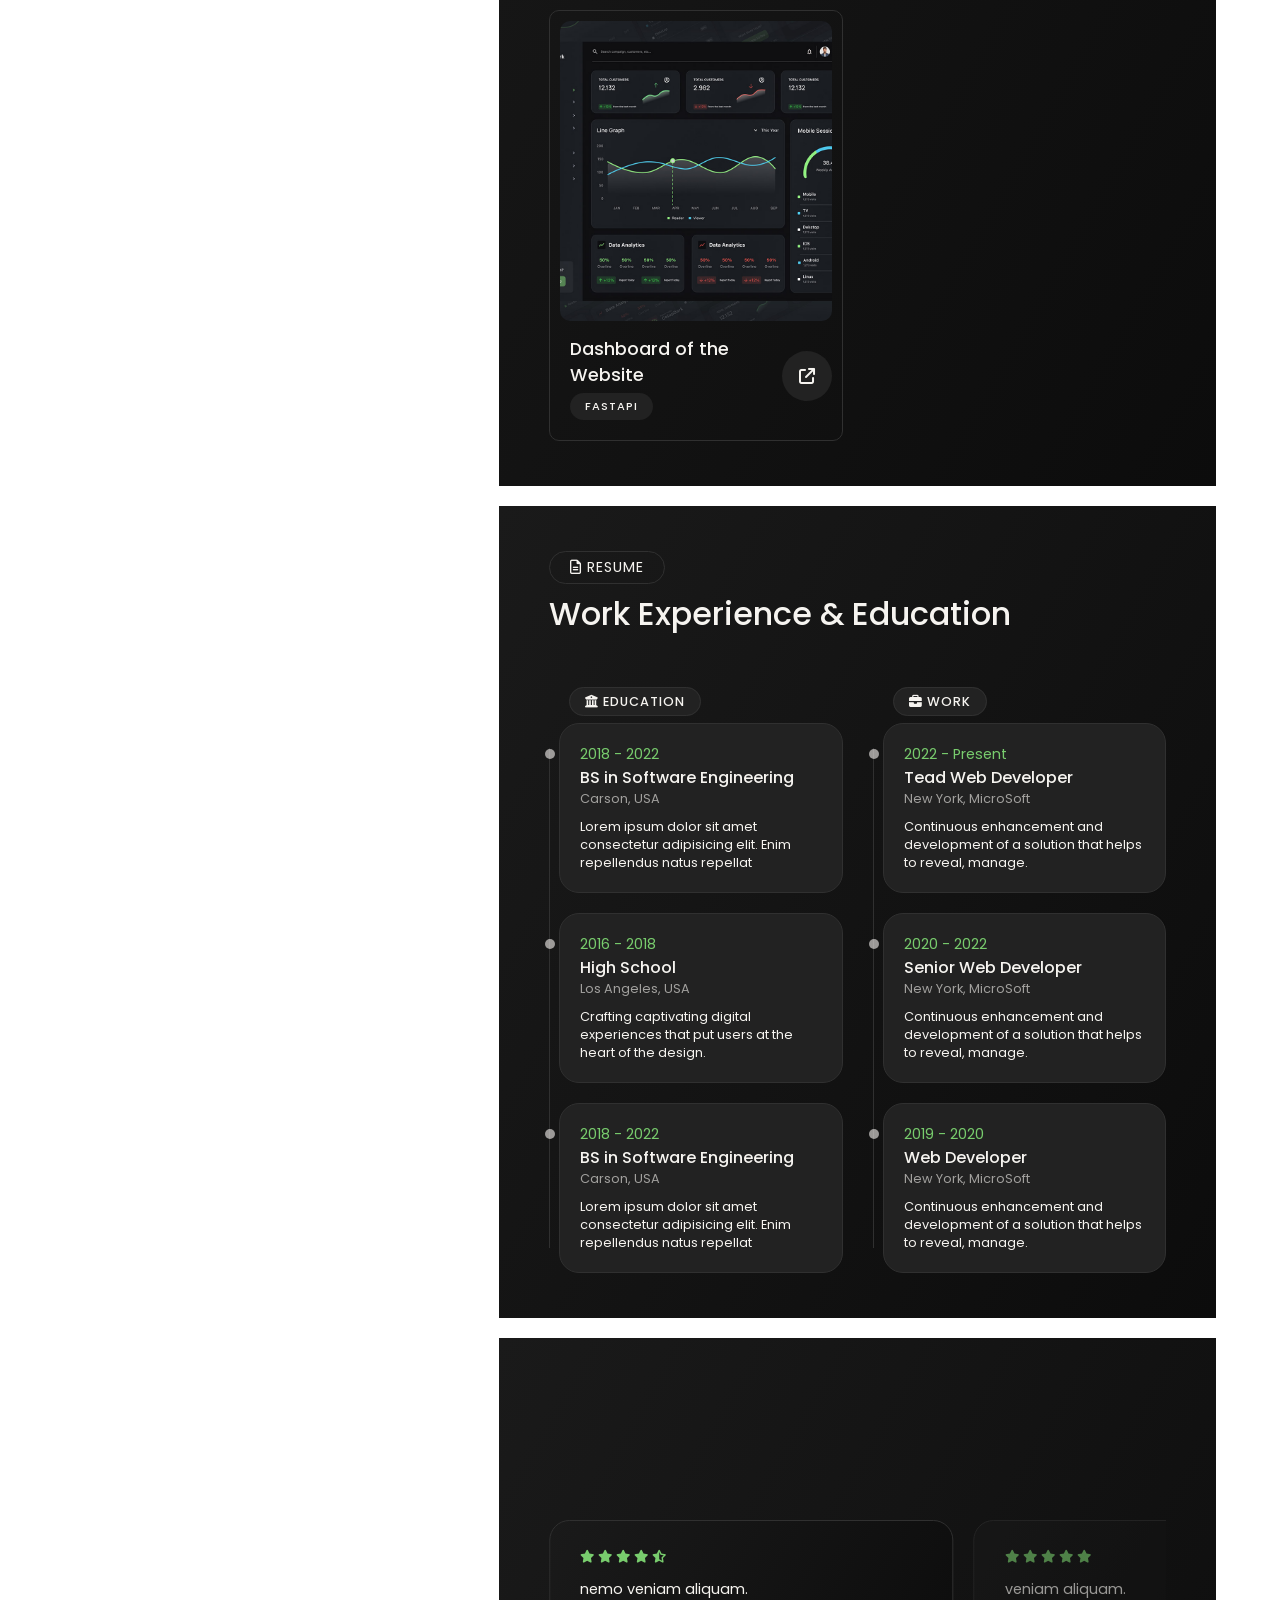
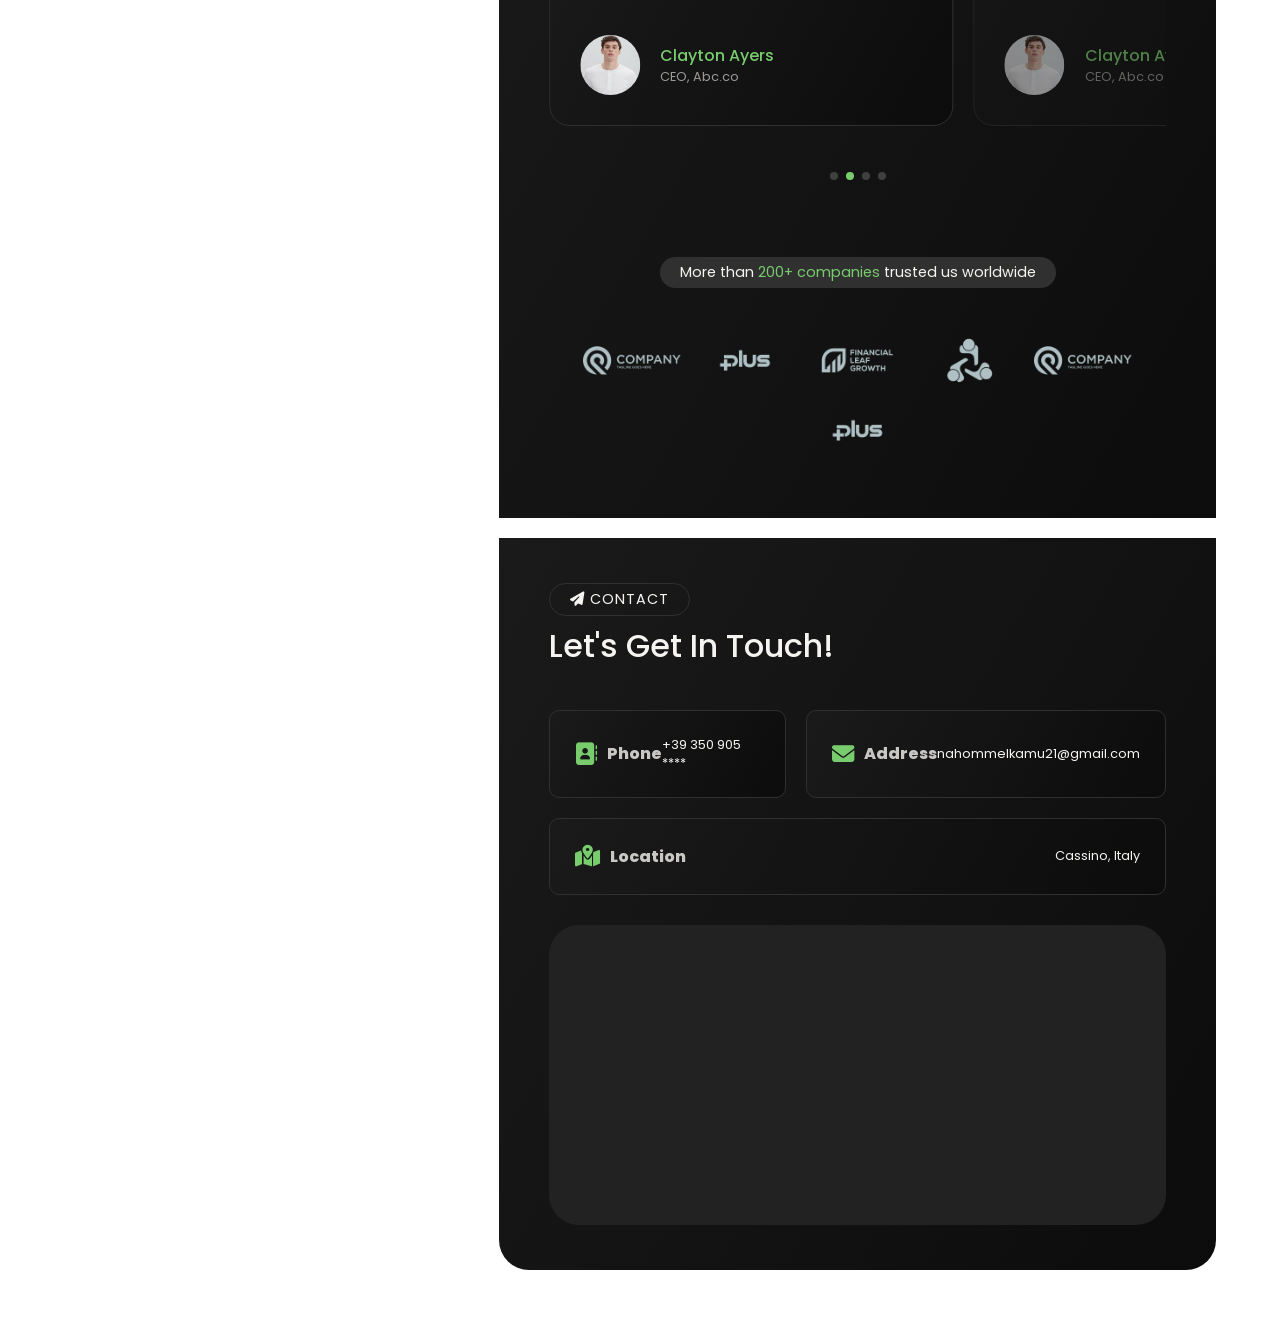
==== commit ba186d67: "java partline 858" ====
--- a/index.html
+++ b/index.html
@@ -855,7 +855,7 @@
     <script>
         // word Trasition Effect 
         document.addEventListener("DOMContentLoaded", () => {
-            const roles = ["Data Architect", "Cloud Engineer", "Backend Developer"];
+            const roles = ["Data Analyst", "Cloud Engineer", "AI Developer", "Multimedia Designer"];
             const roleElement = document.getElementById('role');
             let roleIndex = 0;
             let letterIndex = 0;
